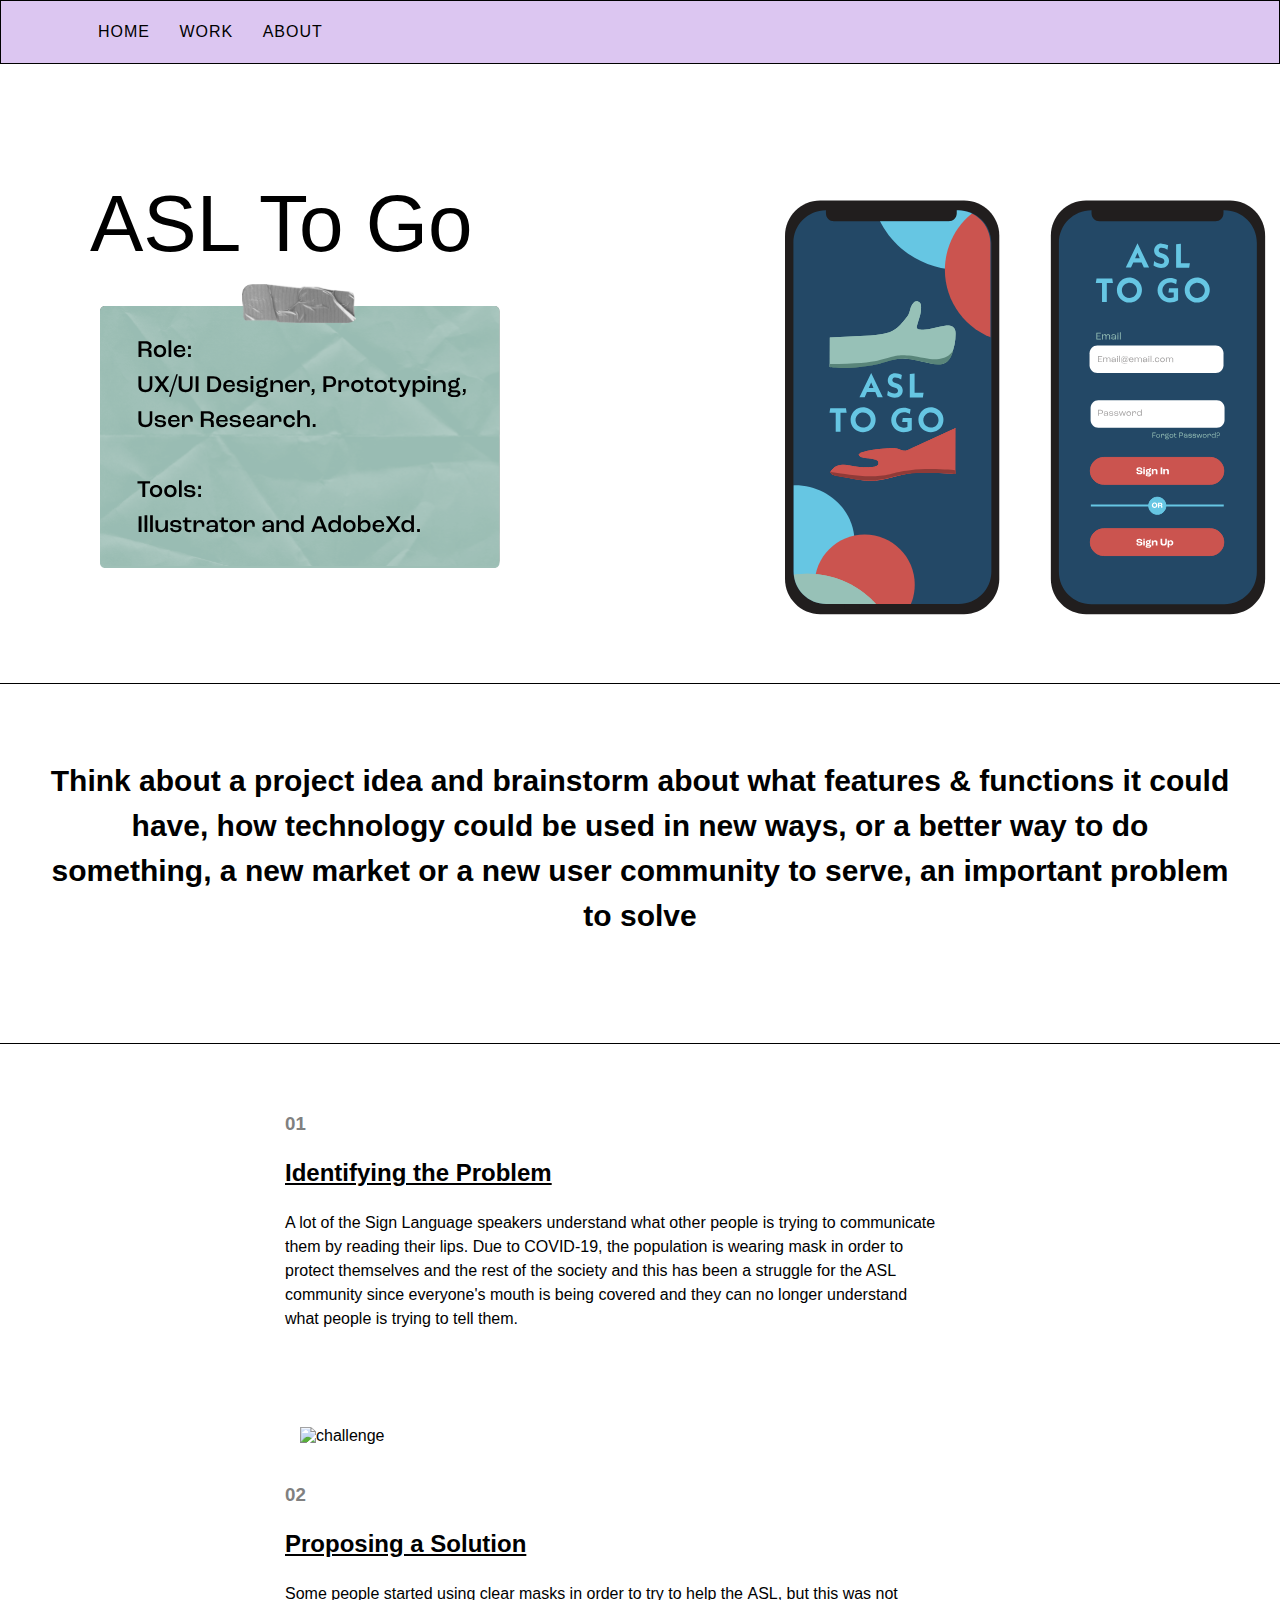
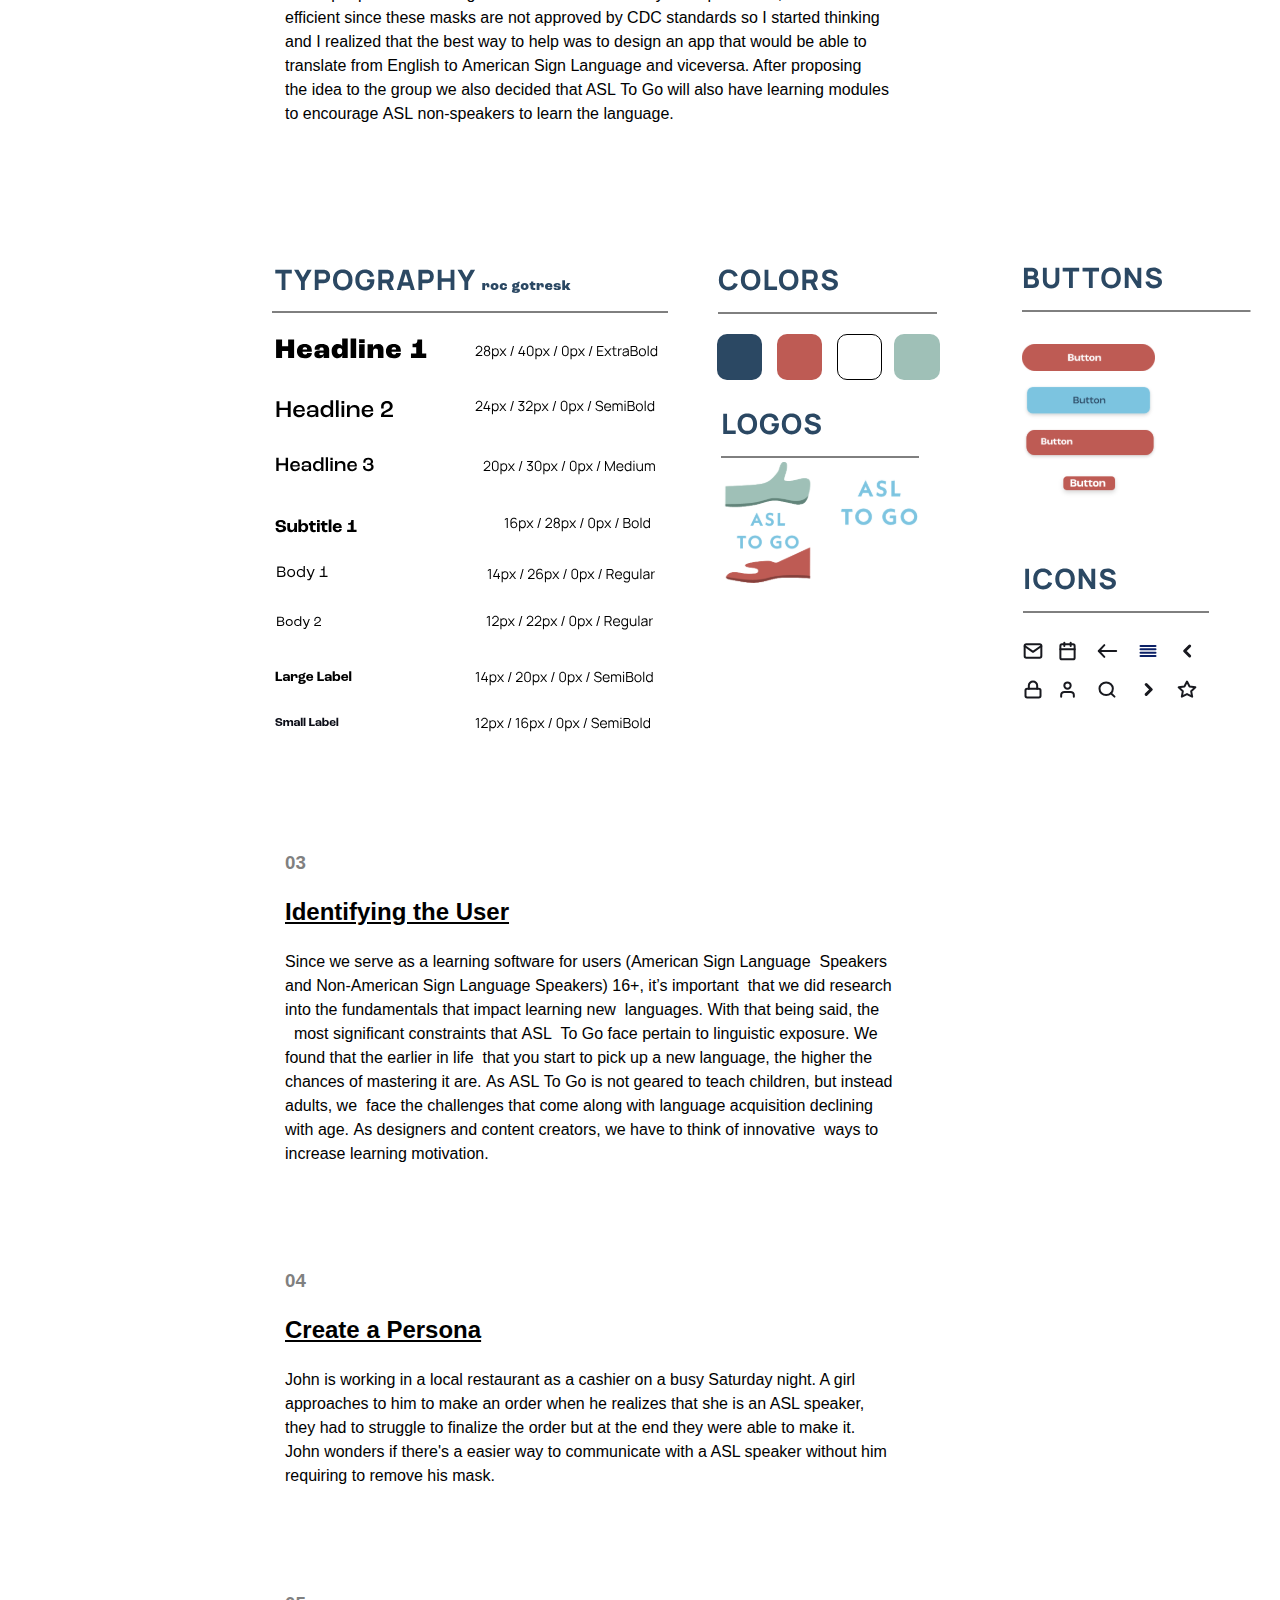
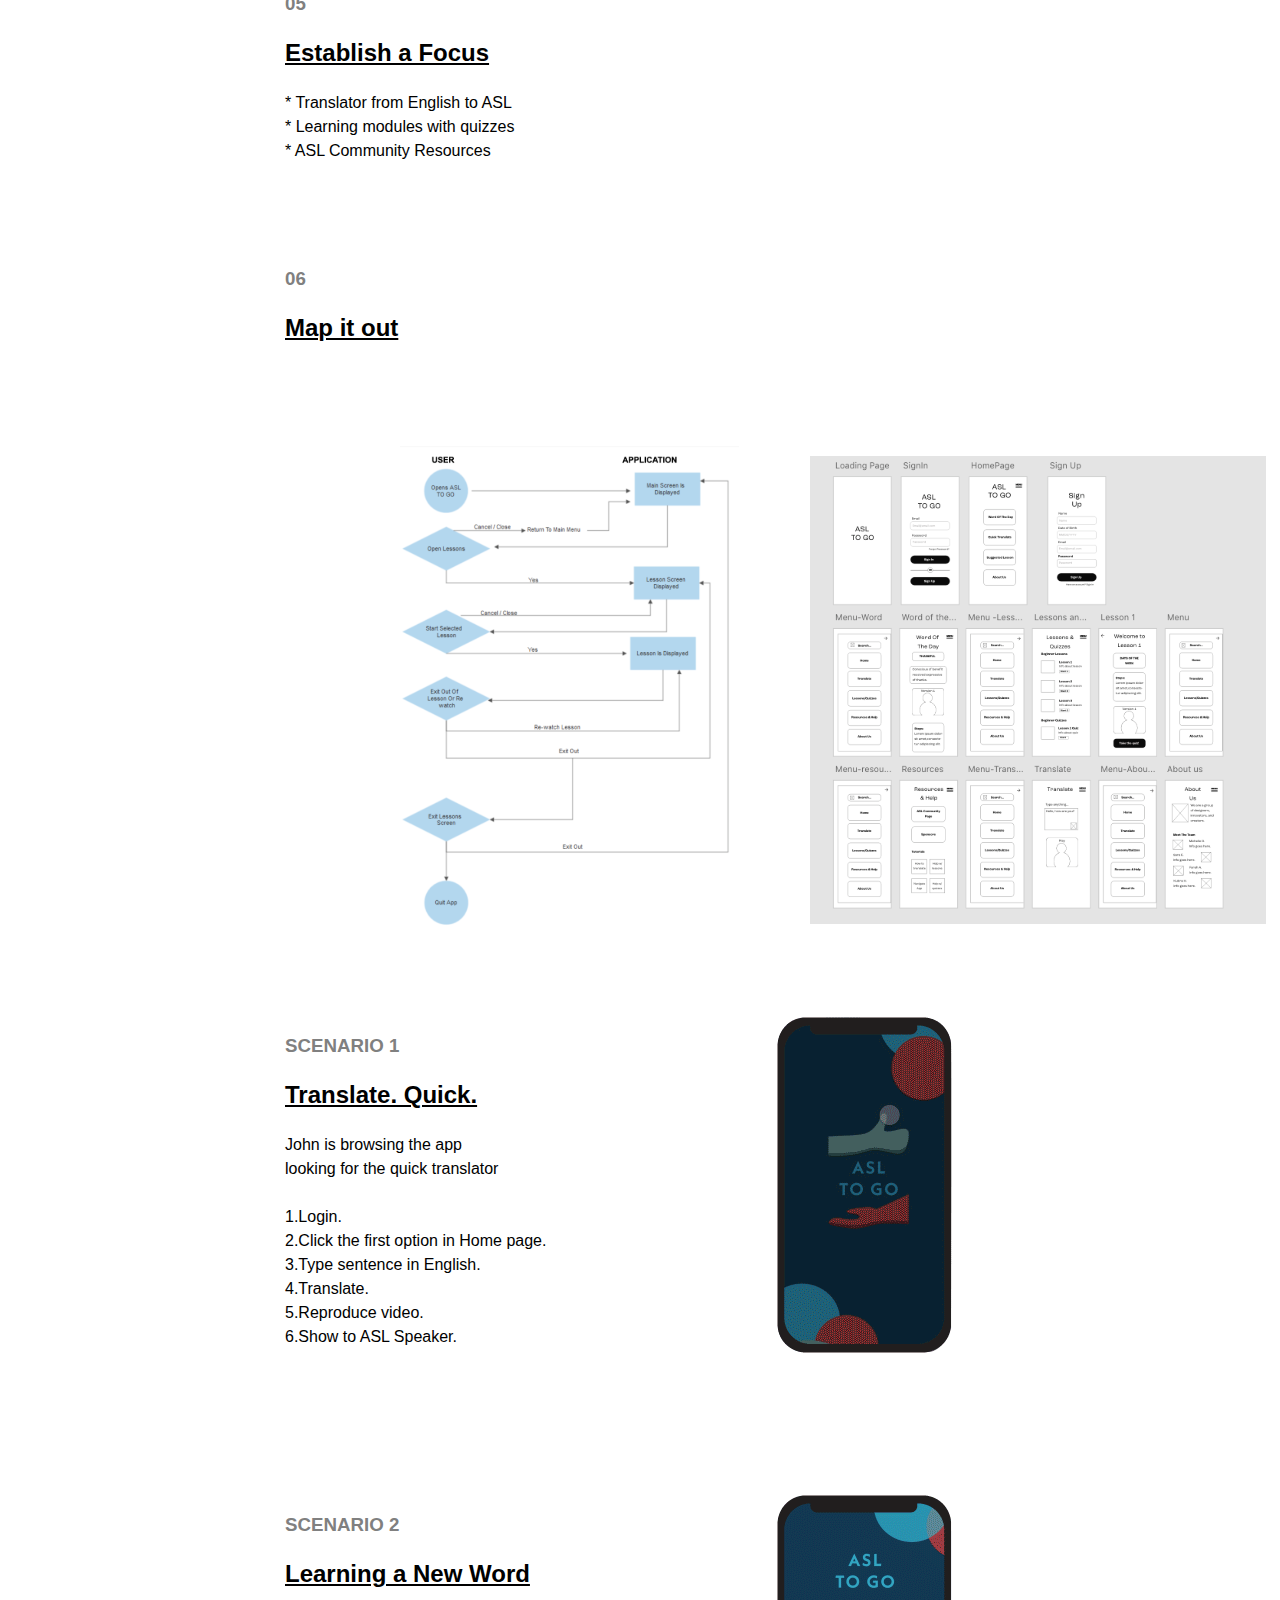
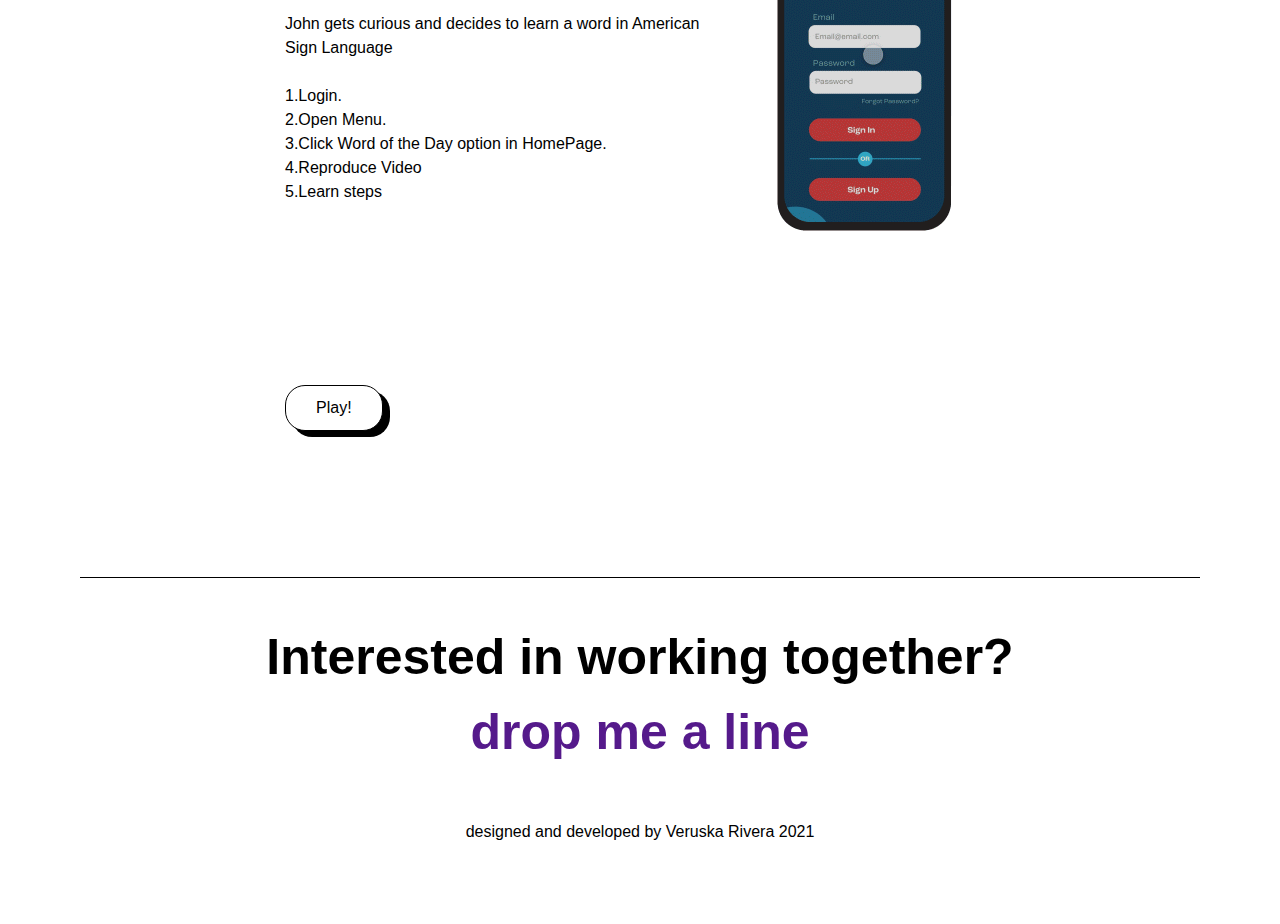
==== asl.html @ f46bad59 "update" ====
<!DOCTYPE html>
<html>

<head>
  <meta charset="utf-8" />
  <meta name="viewport" content="width=device-width, initial-scale=1.0" />
  <title>Veruska's Work</title>
  <link rel="stylesheet" href="css/bootstrap-grid.css" type="text/css" />
  <link rel="stylesheet" href="css/styles.css" type="text/css" />
  <link rel="stylesheet" href="https://use.typekit.net/kns7mox.css" />
  <script src="script.js"></script>
  <link rel="shortcut icon" href="img/cherry.png" />
</head>

<body>
  <nav class="container-nav">
    <ul>
      <div class="navmenu">
        <a href="index.html">
          <li>home</li>
        </a>
        <a href="work.html">
          <li>work</li>
        </a>
        <a href="experience.html">
          <li>about</li>
        </a>
      </div>
    </ul>
  </nav>

  <header>
    <div class="container-head">
      <div class="row">
        <!--left column-->
        <div class="col-sm">
          <div>
            <h1 class="project-title">ASL To Go</h1>
            <img src="img/asl_post.svg" alt="asl_roles" class="roles" />
            <br>

          </div>
        </div class="col-sm">
        <!--right column-->
        <img src="img/splashmockasl.svg" alt="asl wireframes" class="header-mock" />
      </div>
    </div>
  </header>

  <!--CHALLENGE-->
  <section id="projects" class="project line">
    <div class="container"></div>
    <h2 class="mainchallenge">Think about a project idea and brainstorm about what features & functions it
      could have, how technology could be used in new ways, or a better way to do something, a new market or a new user
      community to serve, an important problem to solve</h2>
    </div>
  </section>

  <!--MOCK UPS OF LOGIN AND SPLASH!!!-->



  <!--STEP ONE-->
  <section id="projects" class="project line">
    <div class="container">
      <div class="stepColumn">

        <h3 class="step">01</h3>
        <h3 class="stepName"> Identifying the Problem</h3>

        <p class="stepDescription">
          A lot of the Sign Language speakers understand what other people is trying to communicate <br>
          them by reading their lips. Due to COVID-19, the population is wearing mask in order to <br>
          protect themselves and the rest of the society and this has been a struggle for the ASL <br>
          community since everyone's mouth is being covered and they can no longer understand <br>
          what people is trying to tell them.
        </p>
      </div>
    </div>
  </section>


  <!--challenge -->
  <img src="img/challenge_asl.svg" alt="challenge" class="challenge"
  />



  <!--STEP 2-->
  <section id="projects" class="project ">
    <div class="container">
      <div class="stepColumn margin">

        <h3 class="step">02</h3>
        <h3 class="stepName"> Proposing a Solution</h3>
        <p class="stepDescription">
          Some people started using clear masks in order to try to help the ASL,
          but this was not <br>efficient since these masks are not approved by CDC
          standards so I started thinking <br>and I realized that the best way to help
          was to design an app that would be able to <br>translate from English to American Sign Language and viceversa.
          After proposing <br>
          the idea to the group we also decided that ASL To Go will also have learning modules
          <br>to encourage ASL non-speakers to learn the language.

        </p>
      </div>
    </div>
  </section>



  <img src="img/aslstyle.svg" alt="asl app wireframes" class="styleguide" />

  <section id="projects" class="project ">
    <div class="container">
      <div class="stepColumn margin">
        <h3 class="step">03</h3>
        <h3 class="stepName"> Identifying the User</h3>
        <p class="stepDescription">
          Since we serve as a learning software for users (American Sign Language
           Speakers <br>and Non-American Sign Language Speakers) 16+, it’s important 
          that we did research  <br>into the fundamentals that impact learning new 
          languages. With that being said, the<br>  most significant constraints that ASL 
          To Go face pertain to linguistic exposure. We <br>found that the earlier in life 
          that you start to pick up a new language, the higher the <br>chances of mastering
          it are. As ASL To Go is not geared to teach children, but instead <br>adults, we
         face the challenges that come along with language acquisition declining <br>
        with age. As designers and content creators, we have to think of innovative 
        ways to <br>increase learning motivation.
        </p>
      </div>
    </div>
  </section>
  
  <section class="project" class="project">
    <div class="container">
      <div class="stepColumn margin">
          <h3 class="step">04</h3>
          <h3 class="stepName"> Create a Persona</h3>
          <p class="stepDescription">
            John is working in a local restaurant as a cashier on a busy Saturday night.
            A girl <br>approaches to him to make an order when he realizes that she is an ASL speaker,<br> they had
            to struggle to finalize the order but at the end they were able to make it.<br>
            John wonders if there's a easier way to communicate with a ASL speaker without him <br>requiring
            to remove his mask.
          </p>
        </div>
      </div>
  </section>


  <section class="project">
    <div class="container">
      <div class="stepColumn  margin">
        <h3 class="step">05</h3>
        <h3 class="stepName"> Establish a Focus</h3>
        <p class="stepDescription">
          * Translator from English to ASL <br>
          * Learning modules with quizzes<br>
          * ASL Community Resources <br>
        </p>
      </div>
    </div>
  </section>


  <section id="projects" class="project ">
    <div class="container">
      <div class="stepColumn margin">

        <h3 class="step">06</h3>
        <h3 class="stepName"> Map it out</h3>

      </div>
    </div>
  </section>

  <!--INFO TECH, WIREFRAMES-->
  <img src="img/infotechasl.svg" alt="readup-app wireframes" class="infotech" />

  <section class="project">
    <div class="container">
      <div class="row stepColumn">
        <!-- left col -->
        <div class="col-sm push ">
          <h3 class="step">SCENARIO 1</h3>
          <h3 class="stepName"> Translate. Quick.</h3>
          <p class="stepDescription">John is browsing the app <br>
            looking for the quick translator <br>
            <br>
            1.Login. <br>
            2.Click the first option in Home page. <br>
            3.Type sentence in English. <br>
            4.Translate. <br>
            5.Reproduce video.<br>
            6.Show to ASL Speaker.<br>
          </p>
        </div>
        <!-- right col -->
        <div class="col-sm">
          <div class="col-sm ">
            <img src="img/ASL_AppScreen.gif" class="gif">
          </div>
        </div>
      </div>
  </section>
  
  <section class="project">
    <div class="container">
      <div class="row stepColumn">
        <!-- left col -->
        <div class="col-sm push">
          <h3 class="step">SCENARIO 2</h3>
          <h3 class="stepName"> Learning a New Word</h3>
          <p class="stepDescription">John gets curious and decides to learn a word in 
            American Sign Language<br>
            <br>
            1.Login. <br>
            2.Open Menu. <br>
            3.Click Word of the Day option in HomePage. <br>
            4.Reproduce Video <br>
            5.Learn steps<br>
          </p>
        </div>
        <!-- right col -->
        <div class="col-sm">
          <div class="col-sm ">
            <img src="img/ASL_WordDay.gif" class="gif">
          </div>
        </div>
      </div>
  </section>

  <section id="projects" class="project ">
    <div class="container">
      <div class="stepColumn margin">

        <!-- <h3 class="step">07</h3>
        <h3 class="stepName"> Future Plans</h3> -->
        <p class="stepDescription"> 
          
          <br>
          <a class="button Play" target="_blank"
            href="https://xd.adobe.com/view/b3258a42-91f8-4589-55b3-c0dfbe02820e-c514/">Play!</a>
        </p>
      </div>
    </div>
  </section>






  <footer class="line">
    <h2>
      Interested in working together? <br />
      <a href="">drop me a line</a>
      <!-- riveraveruska@gmail.com -->
    </h2>
    <p>designed and developed by Veruska Rivera 2021</p>
  </footer>
</body>

</body>

</html>
---- css/styles.css ----
html,
body {
  max-width: 100%;
  overflow-x: hidden;
}

body {
  font-family: roc-grotesk, sans-serif;
  font-weight: 300;
  font-style: normal;
  margin: 0;
  padding: 0;
}

a {
  text-decoration: none;
}

h2 {
  font-size: 30px;
  line-height: 150%;
}

p {
  line-height: 150%;
}

img {
  /* limiting the width of img so it takes 100 worth of the parent maximun */
  max-width: 100%;
}



.project-img {

  opacity: 1;
  transition: 0.5s ease;
}

.project-img:hover {
  opacity: 0.5;
  transition: 0.5s ease;
}

nav {
  background-color: rgb(220, 198, 241);
  position: fixed;
  z-index: 1;
  width: 100%;
  text-transform: uppercase;
  letter-spacing: 1px;
}

nav a li {
  font-size: 16px;
}

nav a li:hover {
  font-size: 17px;
  text-decoration: 3px underline #ebff00;
}

.active,
nav a li:hover {
  font-size: 17px;
  text-decoration: 3px underline #ebff00;
}

nav ul li {
  display: inline-block;
  margin-left: 0px;
  margin-top: 0px;
  margin-bottom: 0px;
  padding: 12px;
  text-decoration: none;
  color: black;
}

nav ul {
  text-align: left;
  margin: 0 auto;
  padding: 10px;
  border: 1px solid black;
  text-decoration: none;
}

.navmenu {
  margin-left: 75px;
}

header {
  top: 110px;
  position: relative;
  margin-bottom: 220px;
}

ul li {
  list-style: none;
  margin: 10px 0;
}

.button {
  border: 1px solid black;
  text-decoration: none;
  cursor: pointer;
  color: black;
  padding: 10px 30px;
  margin-top: 40px;
  display: inline-block;
  border-radius: 20px;
  background-color: white;
  box-shadow: 7px 6px #000000;
  transition: background 0.3s ease-in-out, color ease-in-out;
}

.button a {
  font-size: 16px;
}

.button:hover {
  font-size: 17px;
  background-color: #ebff00;
}

.project {
  margin: 30px 0;
  padding: 50px;
}

.lila {
  background-color: #dcc6f1;
  border: 1px solid black;
  margin-top: 0px;
  margin-bottom: 0px;
}



hr.solid {
  border-top: 2px solid black;
}

.line {
  border-top: 1px solid black;
}

.line2 {
  border-bottom: 1px solid black;
}

.project .button {
  margin-top: 40px;
}

.skill-back {
  background-color: black;
  margin-right: 0px;
}

footer {
  text-align: center;
  margin: 80px;

}

footer a {
  text-decoration: none;
}

footer h2 {
  font-size: 50px;
  margin-bottom: 50px;
  text-decoration: none;
  color: black;
}

.work {
  padding-top: 100px;
}

.about {

  margin: 30px 0;
  padding: 50px;
  border: 1px solid black;
  margin-top: 0px;
  margin-bottom: 0px;
}
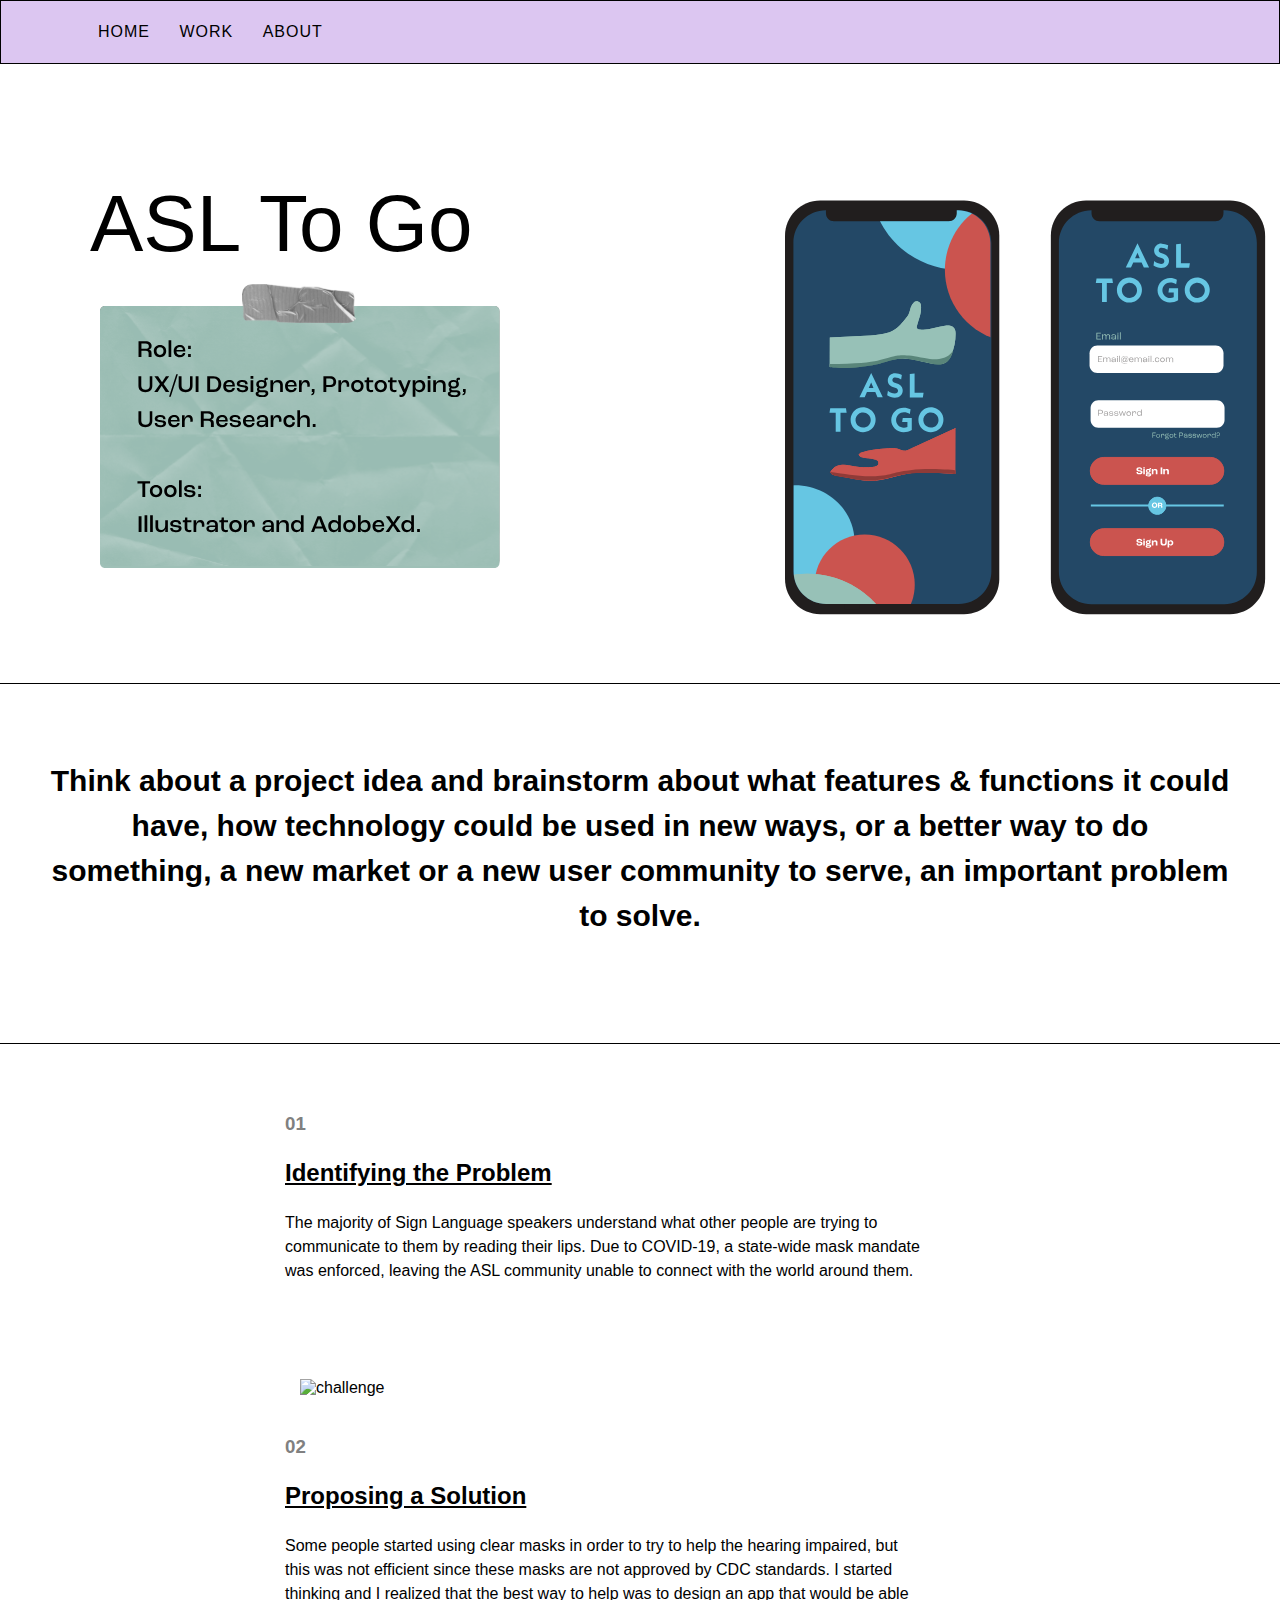
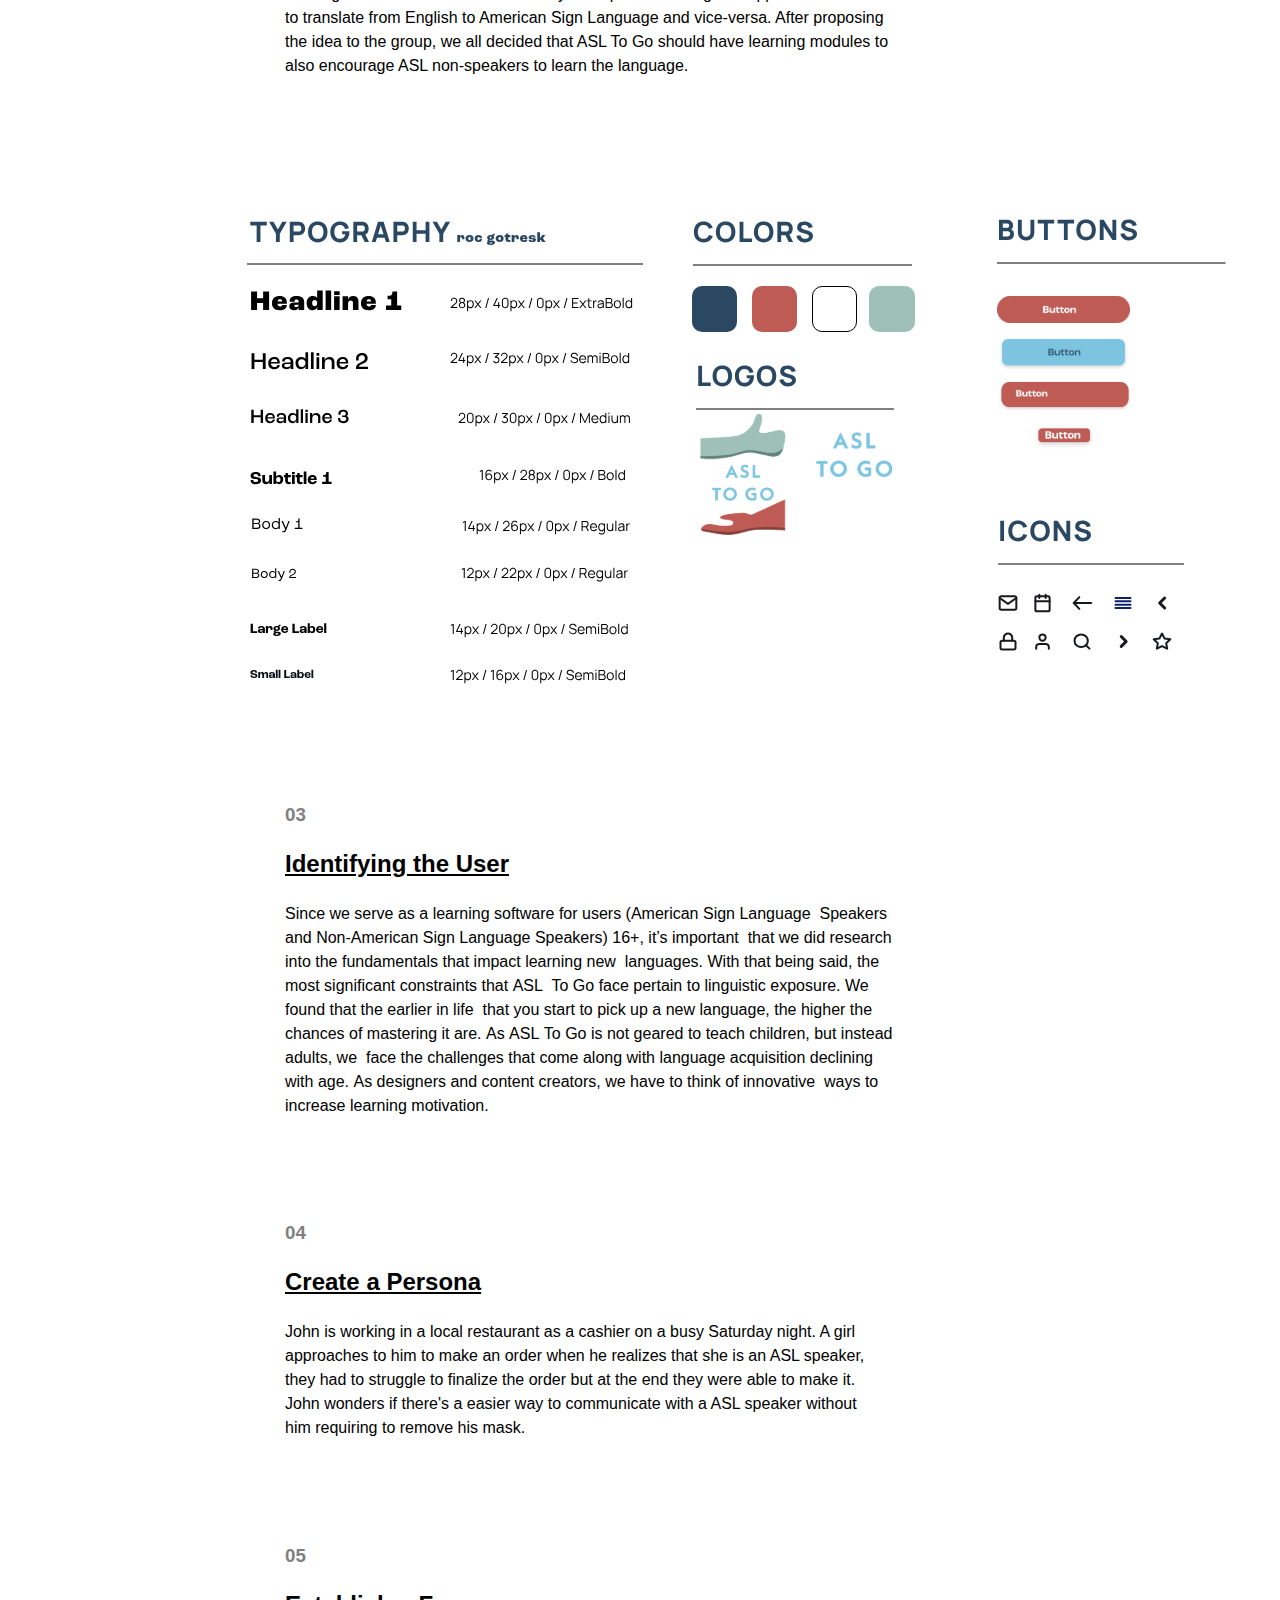
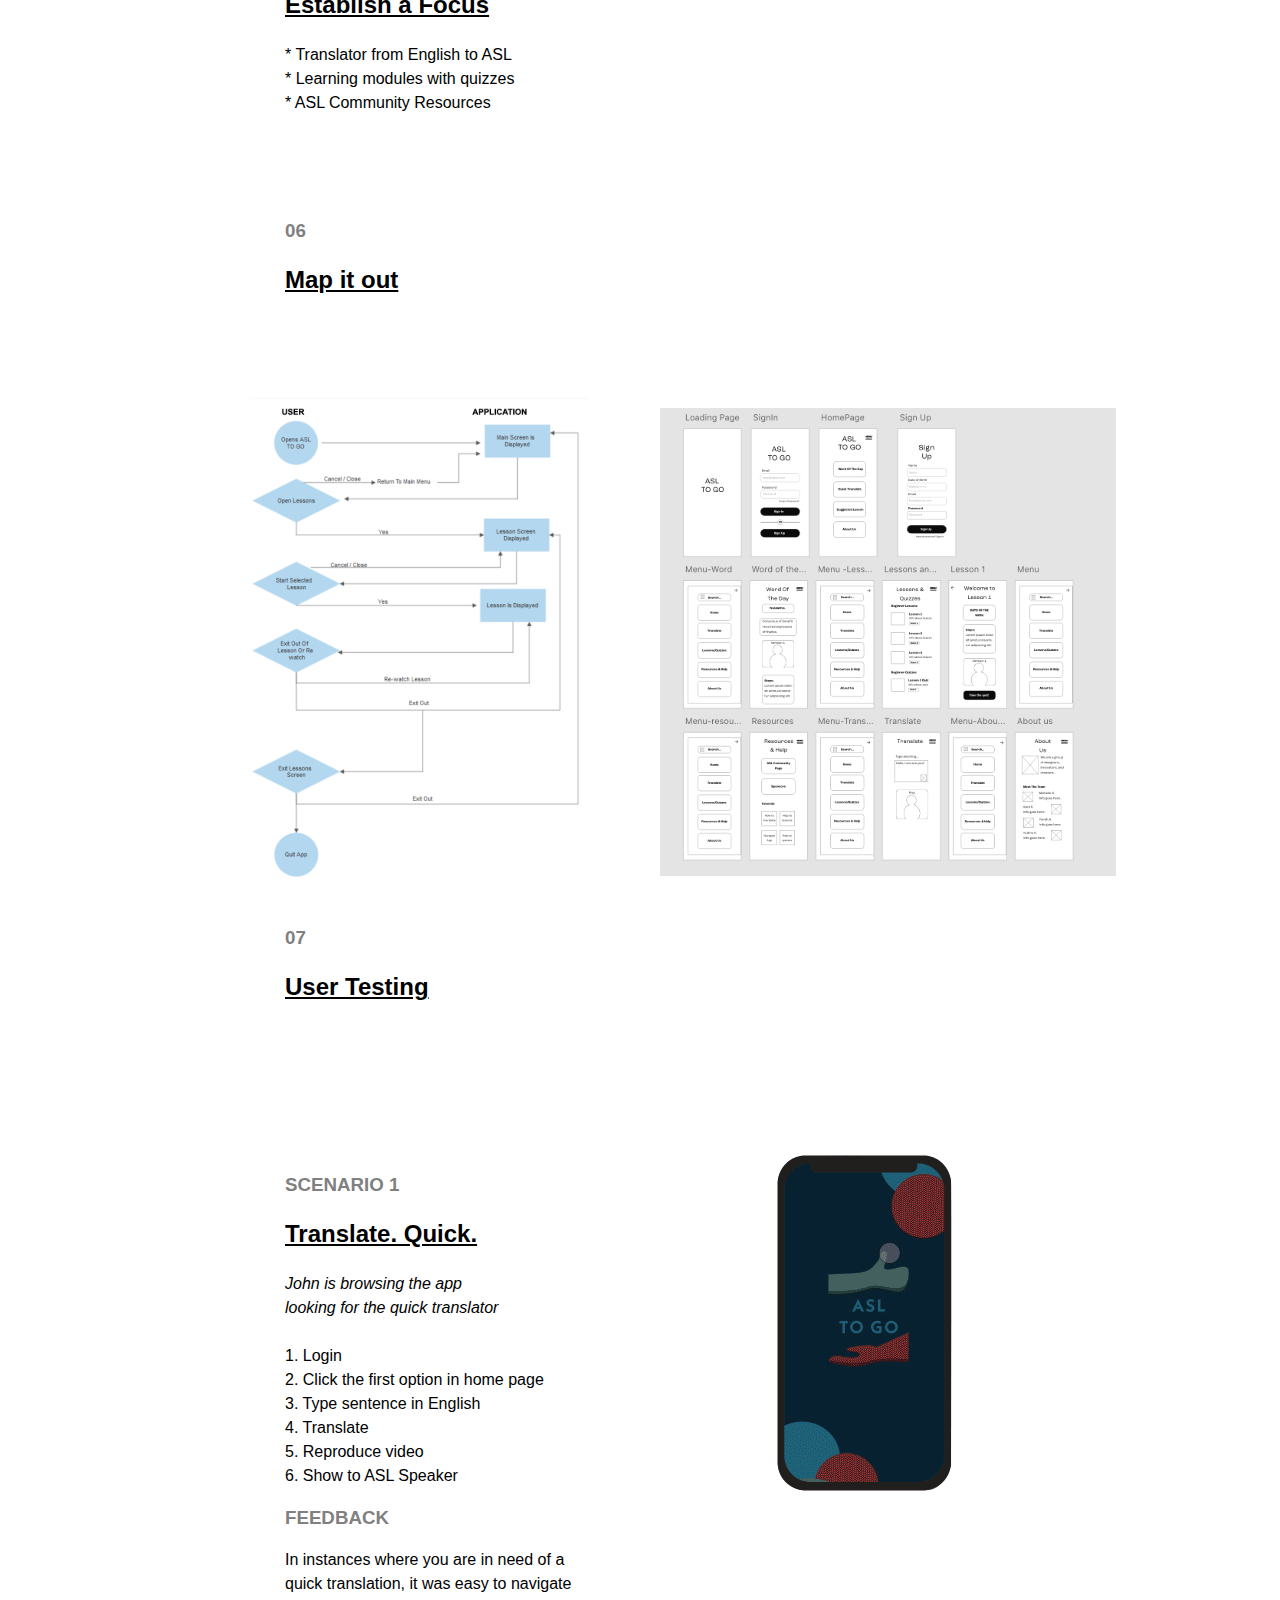
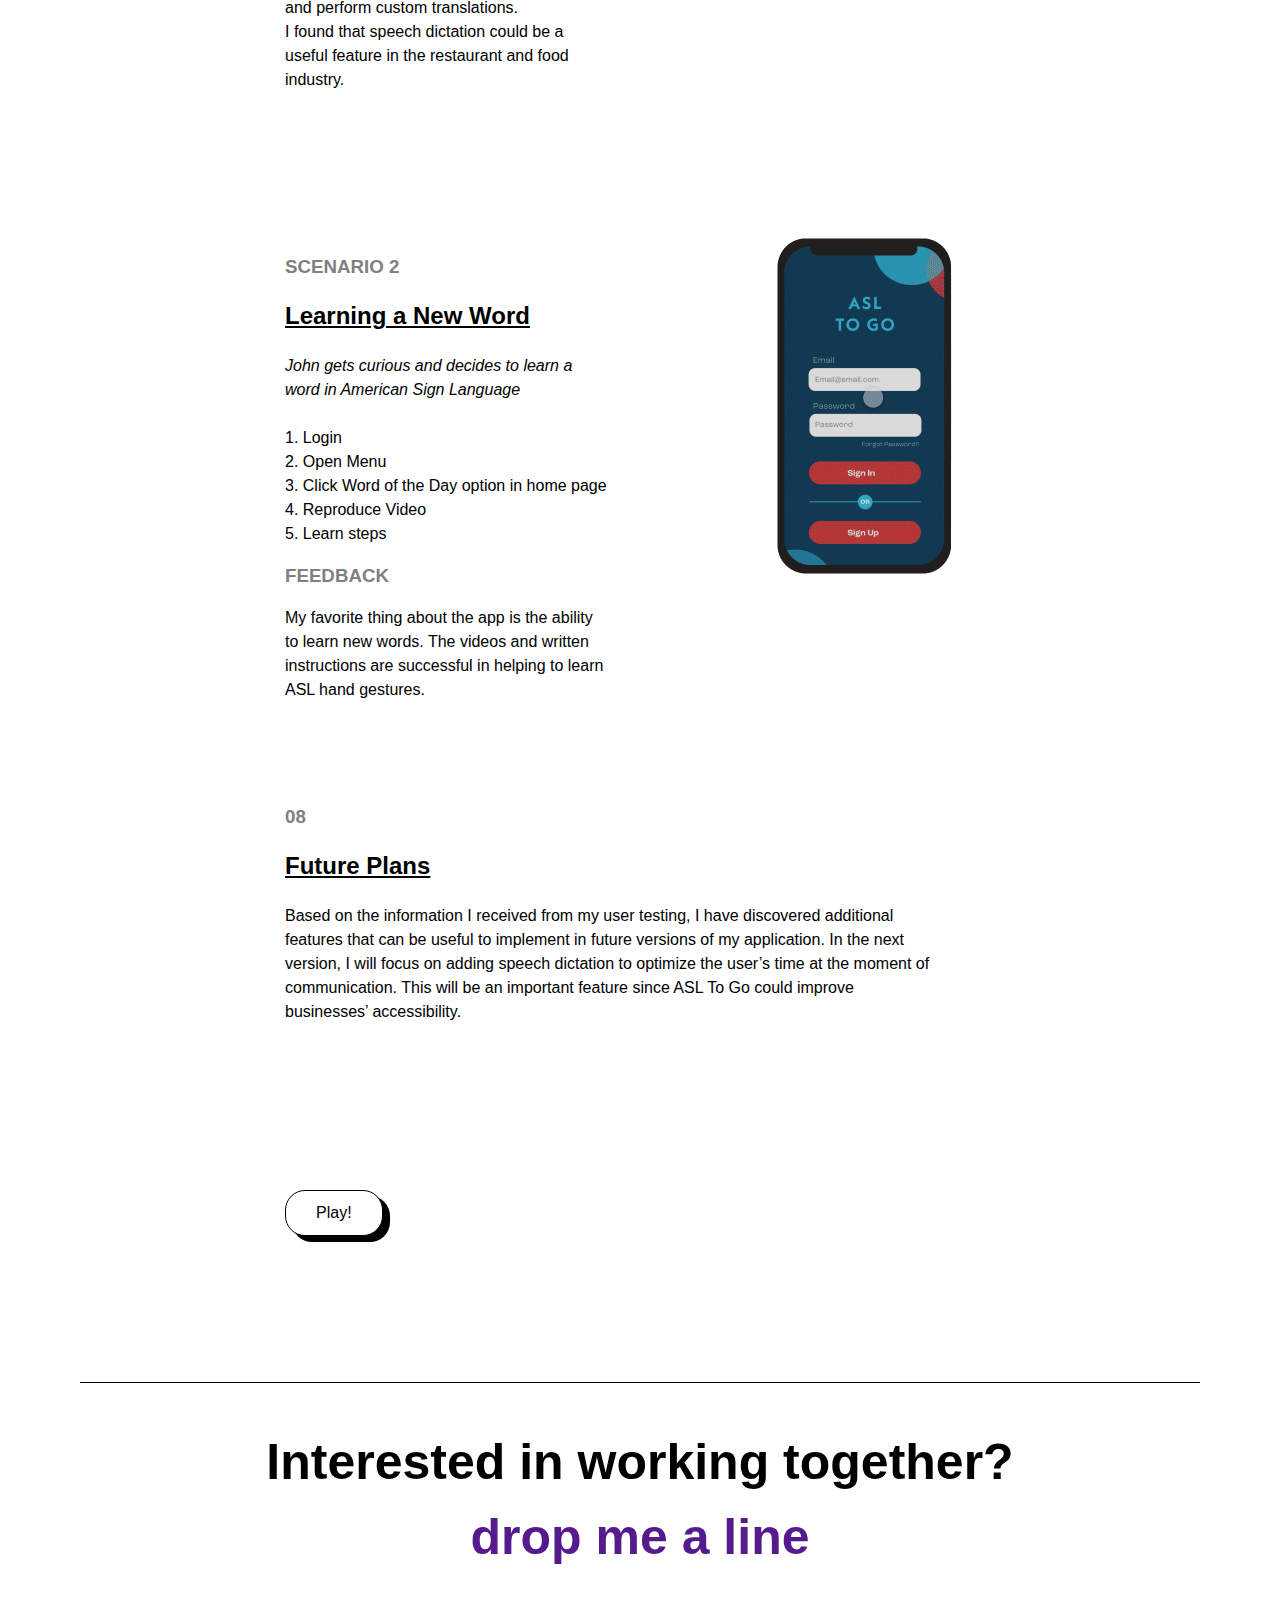
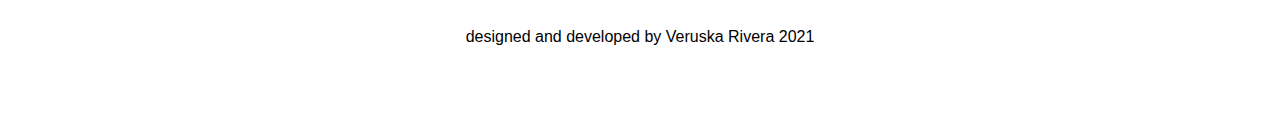
==== commit 1dd51441: "update" ====
--- a/asl.html
+++ b/asl.html
@@ -52,7 +52,7 @@
     <div class="container"></div>
     <h2 class="mainchallenge">Think about a project idea and brainstorm about what features & functions it
       could have, how technology could be used in new ways, or a better way to do something, a new market or a new user
-      community to serve, an important problem to solve</h2>
+      community to serve, an important problem to solve.</h2>
     </div>
   </section>
 
@@ -69,11 +69,7 @@
         <h3 class="stepName"> Identifying the Problem</h3>
 
         <p class="stepDescription">
-          A lot of the Sign Language speakers understand what other people is trying to communicate <br>
-          them by reading their lips. Due to COVID-19, the population is wearing mask in order to <br>
-          protect themselves and the rest of the society and this has been a struggle for the ASL <br>
-          community since everyone's mouth is being covered and they can no longer understand <br>
-          what people is trying to tell them.
+          The majority of Sign Language speakers understand what other people are trying to <br> communicate to them by reading their lips. Due to COVID-19, a state-wide mask mandate <br>was enforced, leaving the ASL community unable to connect with the world around them. 
         </p>
       </div>
     </div>
@@ -94,13 +90,11 @@
         <h3 class="step">02</h3>
         <h3 class="stepName"> Proposing a Solution</h3>
         <p class="stepDescription">
-          Some people started using clear masks in order to try to help the ASL,
-          but this was not <br>efficient since these masks are not approved by CDC
-          standards so I started thinking <br>and I realized that the best way to help
-          was to design an app that would be able to <br>translate from English to American Sign Language and viceversa.
-          After proposing <br>
-          the idea to the group we also decided that ASL To Go will also have learning modules
-          <br>to encourage ASL non-speakers to learn the language.
+        
+Some people started using clear masks in order to try to help the hearing impaired, but <br>this was not efficient since these masks are not approved by CDC standards. I started<br> thinking and I realized that the best way to help was to design an app that would be able<br> to translate from English to American Sign Language and vice-versa. After proposing <br>
+the idea to the group, we all decided that ASL To Go should have learning modules
+to<br> also encourage ASL non-speakers to learn the language.
+
 
         </p>
       </div>
@@ -118,15 +112,15 @@
         <h3 class="stepName"> Identifying the User</h3>
         <p class="stepDescription">
           Since we serve as a learning software for users (American Sign Language
-           Speakers <br>and Non-American Sign Language Speakers) 16+, it’s important 
-          that we did research  <br>into the fundamentals that impact learning new 
-          languages. With that being said, the<br>  most significant constraints that ASL 
-          To Go face pertain to linguistic exposure. We <br>found that the earlier in life 
-          that you start to pick up a new language, the higher the <br>chances of mastering
-          it are. As ASL To Go is not geared to teach children, but instead <br>adults, we
-         face the challenges that come along with language acquisition declining <br>
+           Speakers<br>and Non-American Sign Language Speakers) 16+, it’s important 
+          that we did research<br>into the fundamentals that impact learning new 
+          languages. With that being said, the<br>most significant constraints that ASL 
+          To Go face pertain to linguistic exposure. We<br>found that the earlier in life 
+          that you start to pick up a new language, the higher the<br>chances of mastering
+          it are. As ASL To Go is not geared to teach children, but instead<br>adults, we
+         face the challenges that come along with language acquisition declining<br>
         with age. As designers and content creators, we have to think of innovative 
-        ways to <br>increase learning motivation.
+        ways to<br>increase learning motivation.
         </p>
       </div>
     </div>
@@ -141,7 +135,7 @@
             John is working in a local restaurant as a cashier on a busy Saturday night.
             A girl <br>approaches to him to make an order when he realizes that she is an ASL speaker,<br> they had
             to struggle to finalize the order but at the end they were able to make it.<br>
-            John wonders if there's a easier way to communicate with a ASL speaker without him <br>requiring
+            John wonders if there's a easier way to communicate with a ASL speaker without<br>him requiring
             to remove his mask.
           </p>
         </div>
@@ -177,6 +171,15 @@
 
   <!--INFO TECH, WIREFRAMES-->
   <img src="img/infotechasl.svg" alt="readup-app wireframes" class="infotech" />
+  <section id="projects" class="project ">
+    <div class="container">
+      <div class="stepColumn margin">
+
+        <h3 class="step">07</h3>
+        <h3 class="stepName"> User Testing</h3>
+      </div>
+    </div>
+  </section>
 
   <section class="project">
     <div class="container">
@@ -185,17 +188,22 @@
         <div class="col-sm push ">
           <h3 class="step">SCENARIO 1</h3>
           <h3 class="stepName"> Translate. Quick.</h3>
-          <p class="stepDescription">John is browsing the app <br>
-            looking for the quick translator <br>
+          <p class="stepDescription"><i>John is browsing the app <br>
+            looking for the quick translator <br></i>
             <br>
-            1.Login. <br>
-            2.Click the first option in Home page. <br>
-            3.Type sentence in English. <br>
-            4.Translate. <br>
-            5.Reproduce video.<br>
-            6.Show to ASL Speaker.<br>
-          </p>
-        </div>
+            1. Login <br>
+            2. Click the first option in home page <br>
+            3. Type sentence in English <br>
+            4. Translate <br>
+            5. Reproduce video<br>
+            6. Show to ASL Speaker<br>
+          </p>
+          <h3 class="step">FEEDBACK </h3>
+          <p class="stepDescription">
+            In instances where you are in need of a<BR> quick translation, it was easy to navigate<BR> and perform custom translations.<BR> I found that speech dictation could be a<BR>  useful feature in the restaurant and food<BR>  industry. 
+          </p>
+        </div>
+          
         <!-- right col -->
         <div class="col-sm">
           <div class="col-sm ">
@@ -212,14 +220,18 @@
         <div class="col-sm push">
           <h3 class="step">SCENARIO 2</h3>
           <h3 class="stepName"> Learning a New Word</h3>
-          <p class="stepDescription">John gets curious and decides to learn a word in 
-            American Sign Language<br>
+          <p class="stepDescription"><i>John gets curious and decides to learn a <br>word in 
+            American Sign Language<br></i>
             <br>
-            1.Login. <br>
-            2.Open Menu. <br>
-            3.Click Word of the Day option in HomePage. <br>
-            4.Reproduce Video <br>
-            5.Learn steps<br>
+            1. Login <br>
+            2. Open Menu <br>
+            3. Click Word of the Day option in home page <br>
+            4. Reproduce Video <br>
+            5. Learn steps<br>
+          </p>
+          <h3 class="step">FEEDBACK </h3>
+          <p class="stepDescription">
+            My favorite thing about the app is the ability <BR>to learn new words. The videos and written<BR> instructions are successful in helping to learn<BR> ASL hand gestures. 
           </p>
         </div>
         <!-- right col -->
@@ -227,6 +239,20 @@
           <div class="col-sm ">
             <img src="img/ASL_WordDay.gif" class="gif">
           </div>
+        </div>
+      </div>
+  </section>
+  <section class="project" class="project">
+    <div class="container">
+      <div class="stepColumn margin">
+          <h3 class="step">08</h3>
+          <h3 class="stepName"> Future Plans</h3>
+          <p class="stepDescription">
+            Based on the information I received from my user testing, I have discovered additional
+            <br>features that can be useful to implement in future versions of my application. In the next<br>
+            version, I will focus on adding speech dictation to optimize the user’s time at the moment of<br>communication. This will be an important feature since ASL To Go could improve<br> businesses’ accessibility.
+
+          </p>
         </div>
       </div>
   </section>
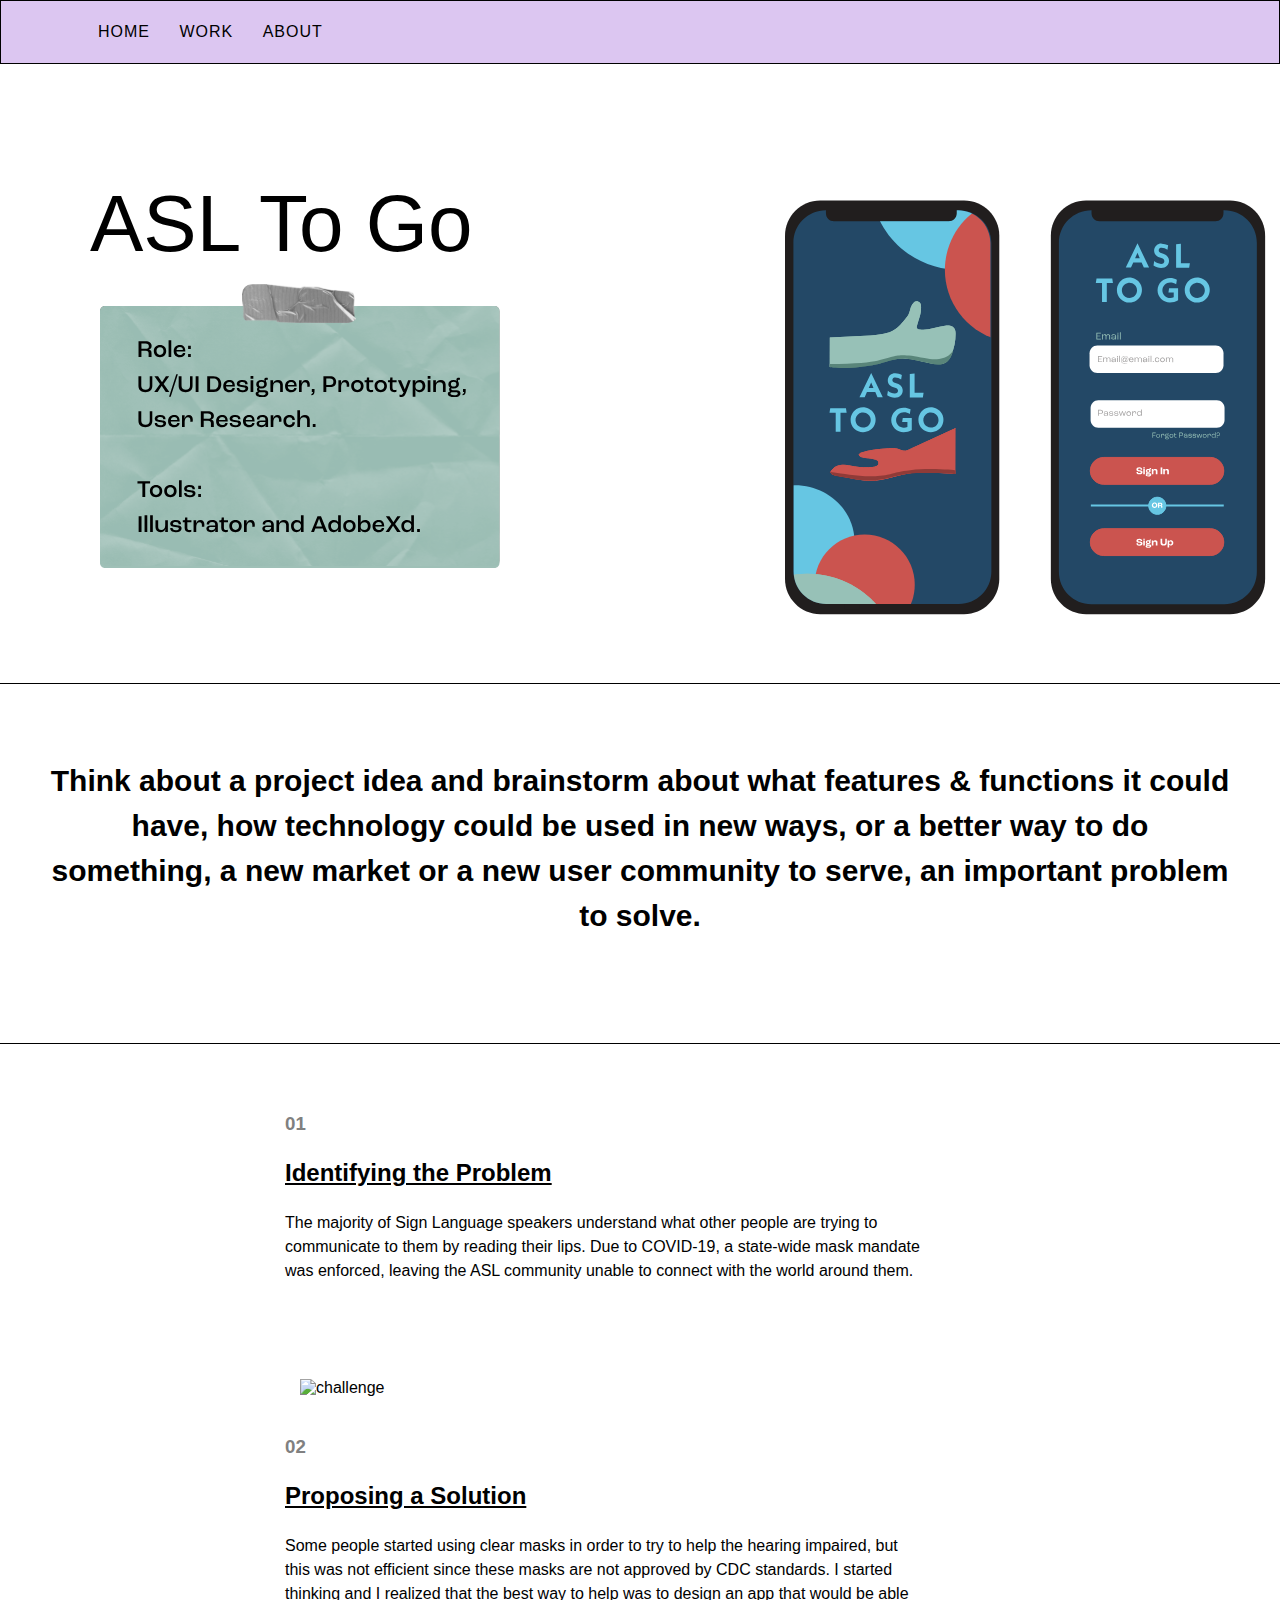
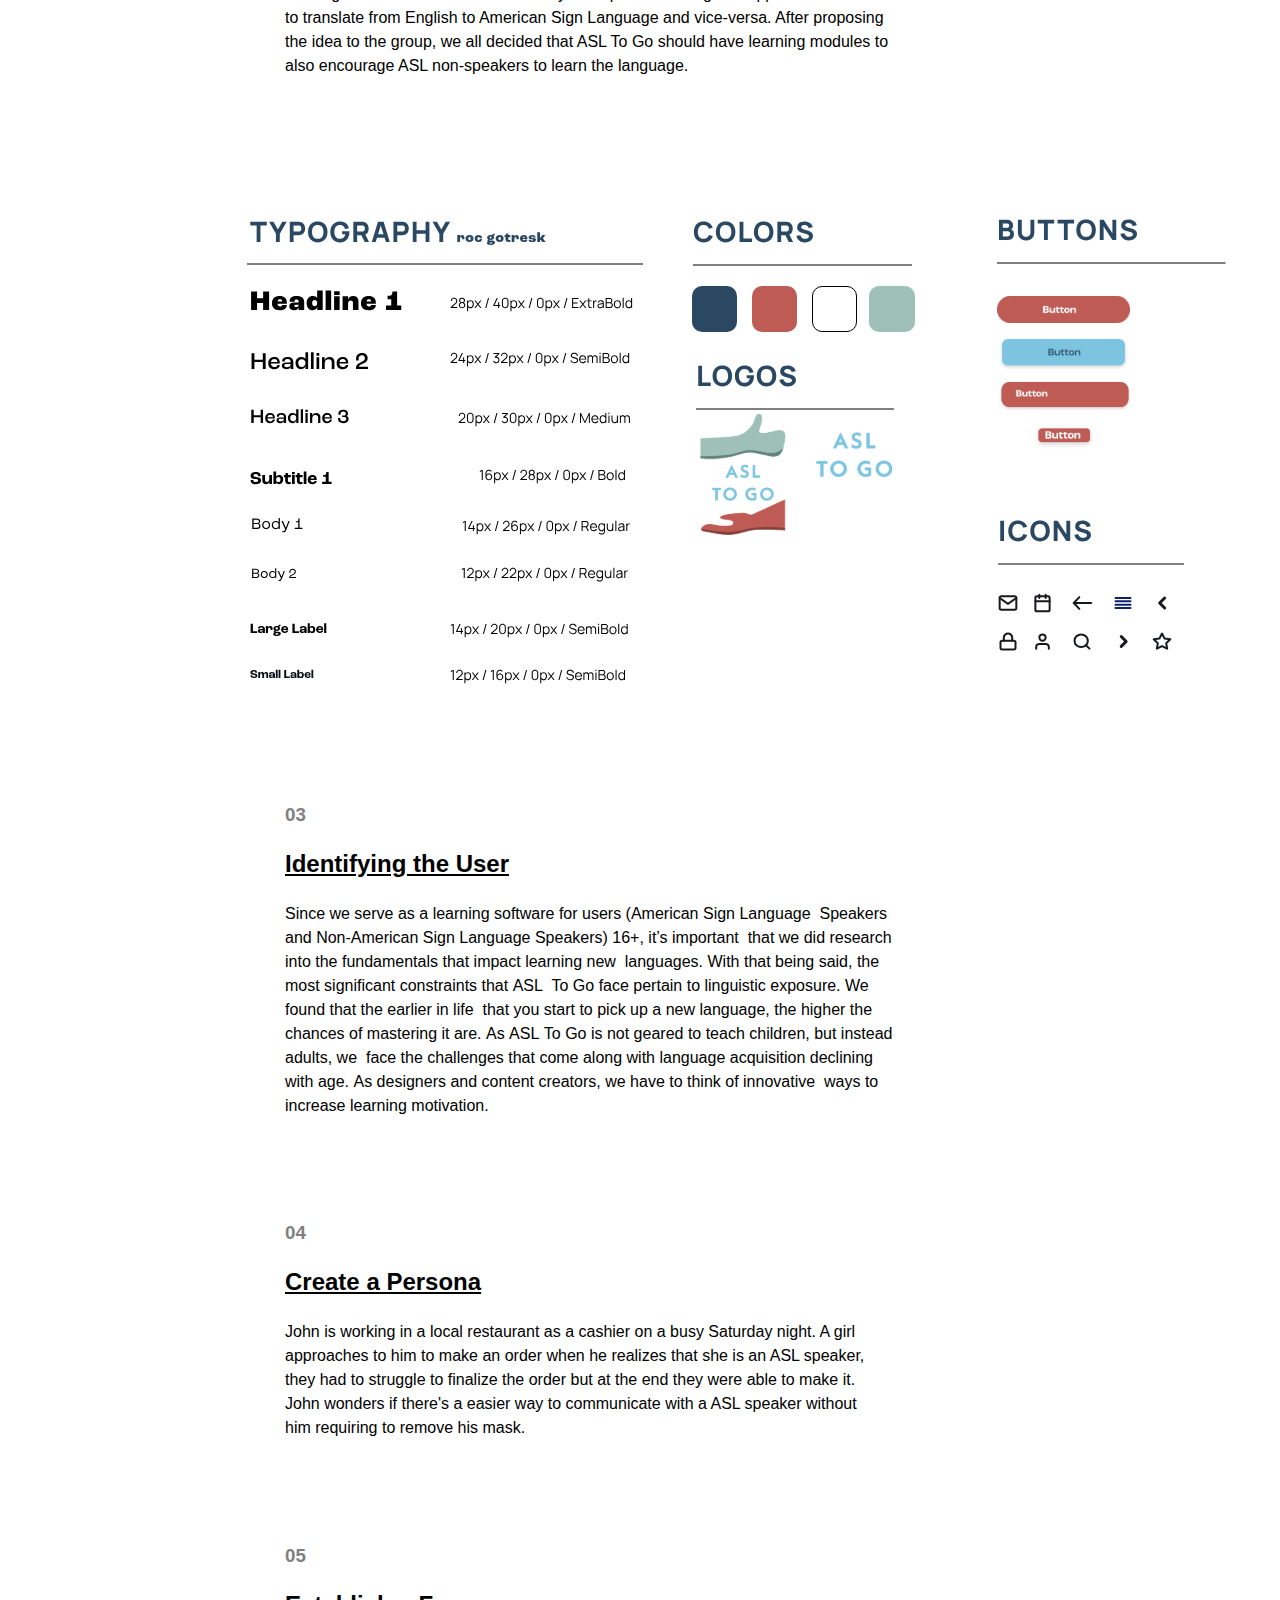
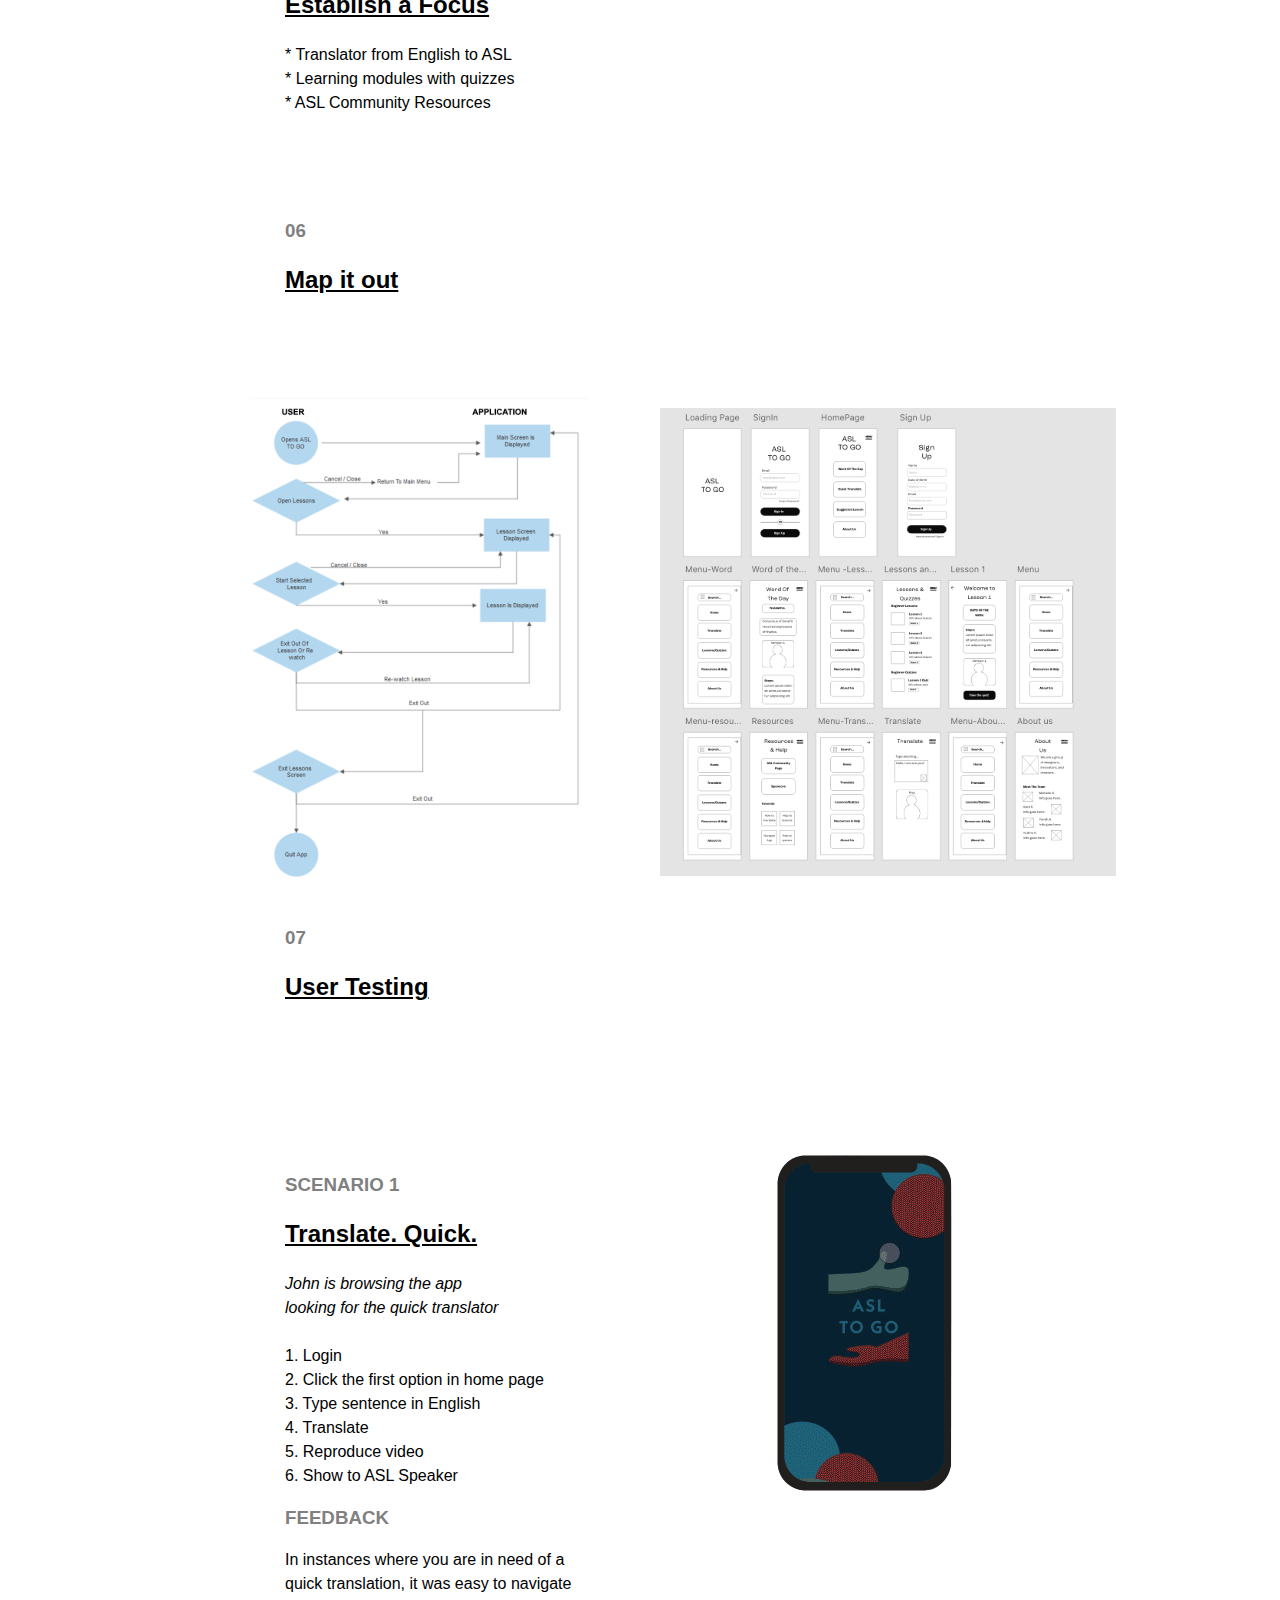
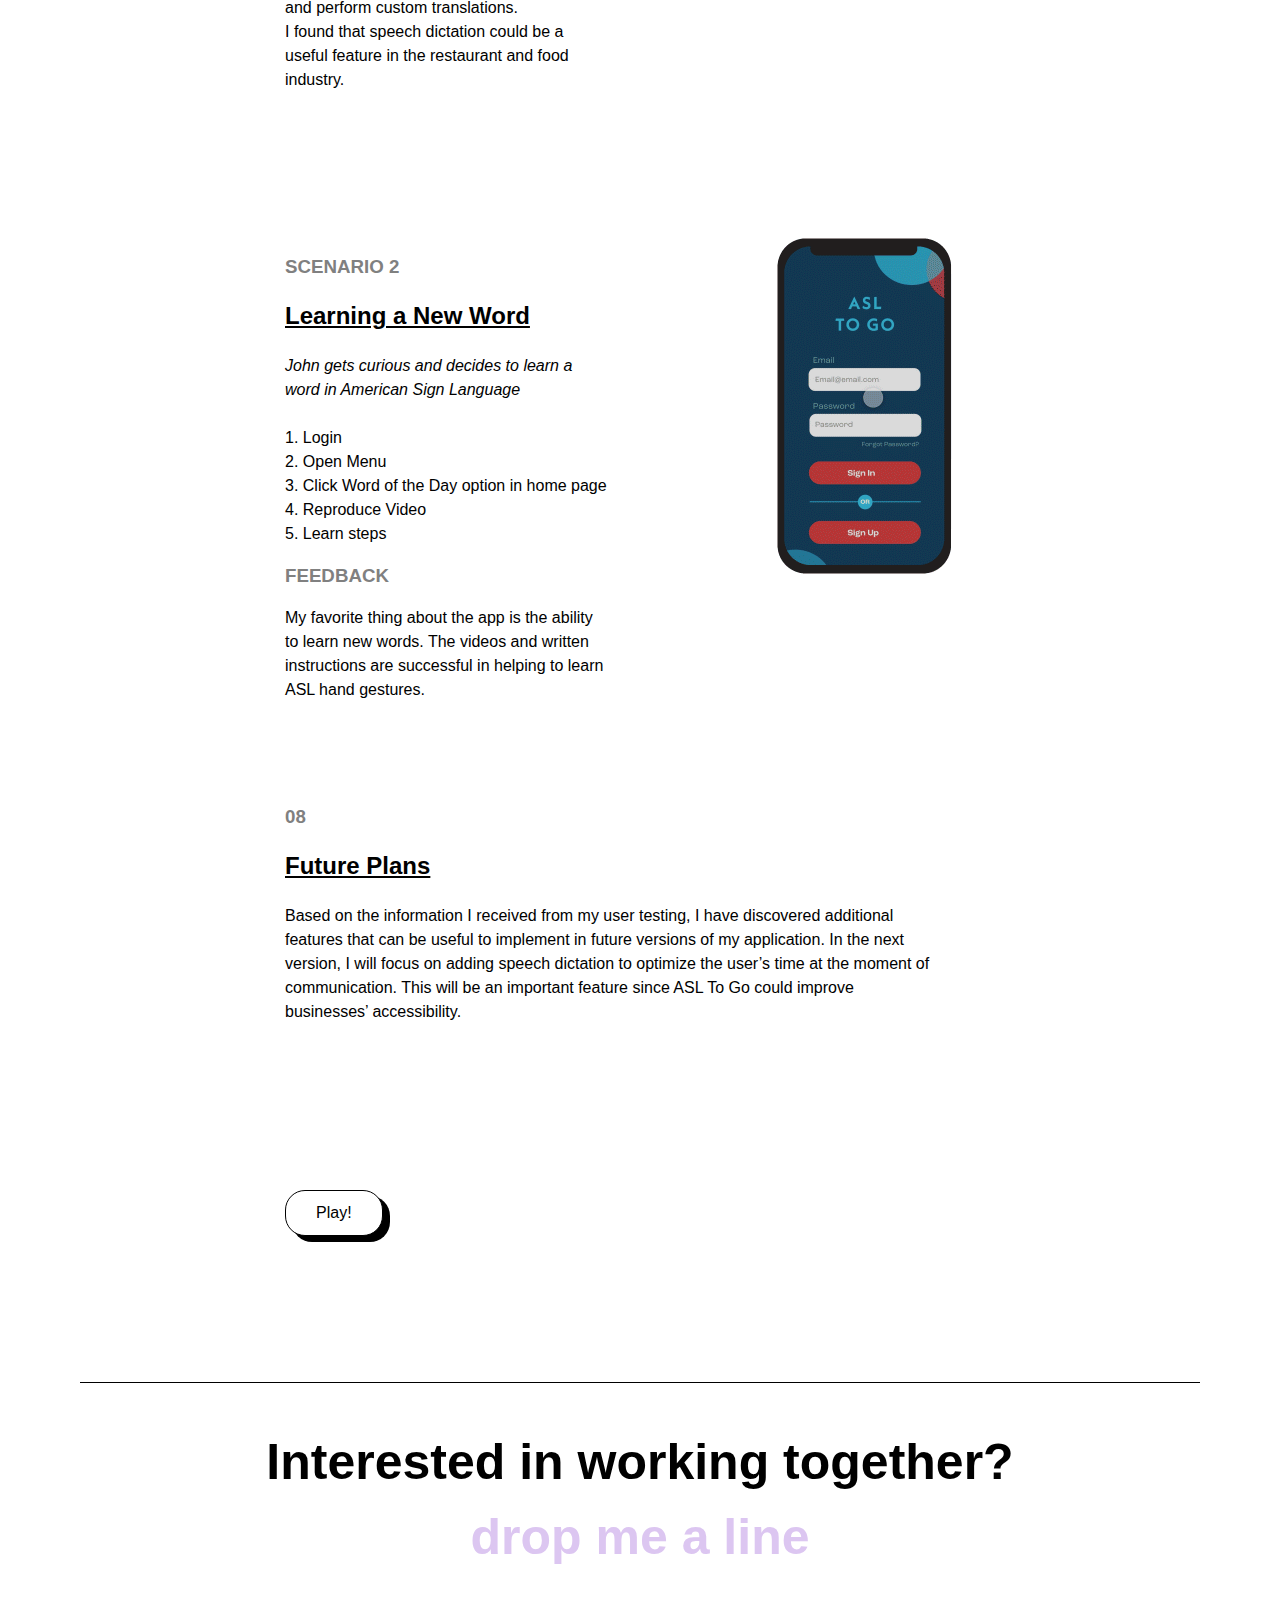
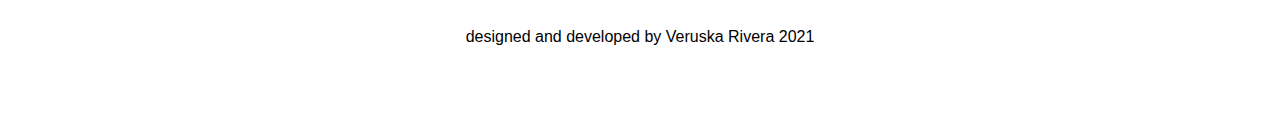
==== commit 4a71cdb3: "update" ====
--- a/asl.html
+++ b/asl.html
@@ -281,8 +281,7 @@
   <footer class="line">
     <h2>
       Interested in working together? <br />
-      <a href="">drop me a line</a>
-      <!-- riveraveruska@gmail.com -->
+      <a href="mailto:riveraveruska@gmail.com">drop me a line</a>
     </h2>
     <p>designed and developed by Veruska Rivera 2021</p>
   </footer>
--- a/css/styles.css
+++ b/css/styles.css
@@ -166,6 +166,7 @@
 
 footer a {
   text-decoration: none;
+  color: #dcc6f1;
 }
 
 footer h2 {
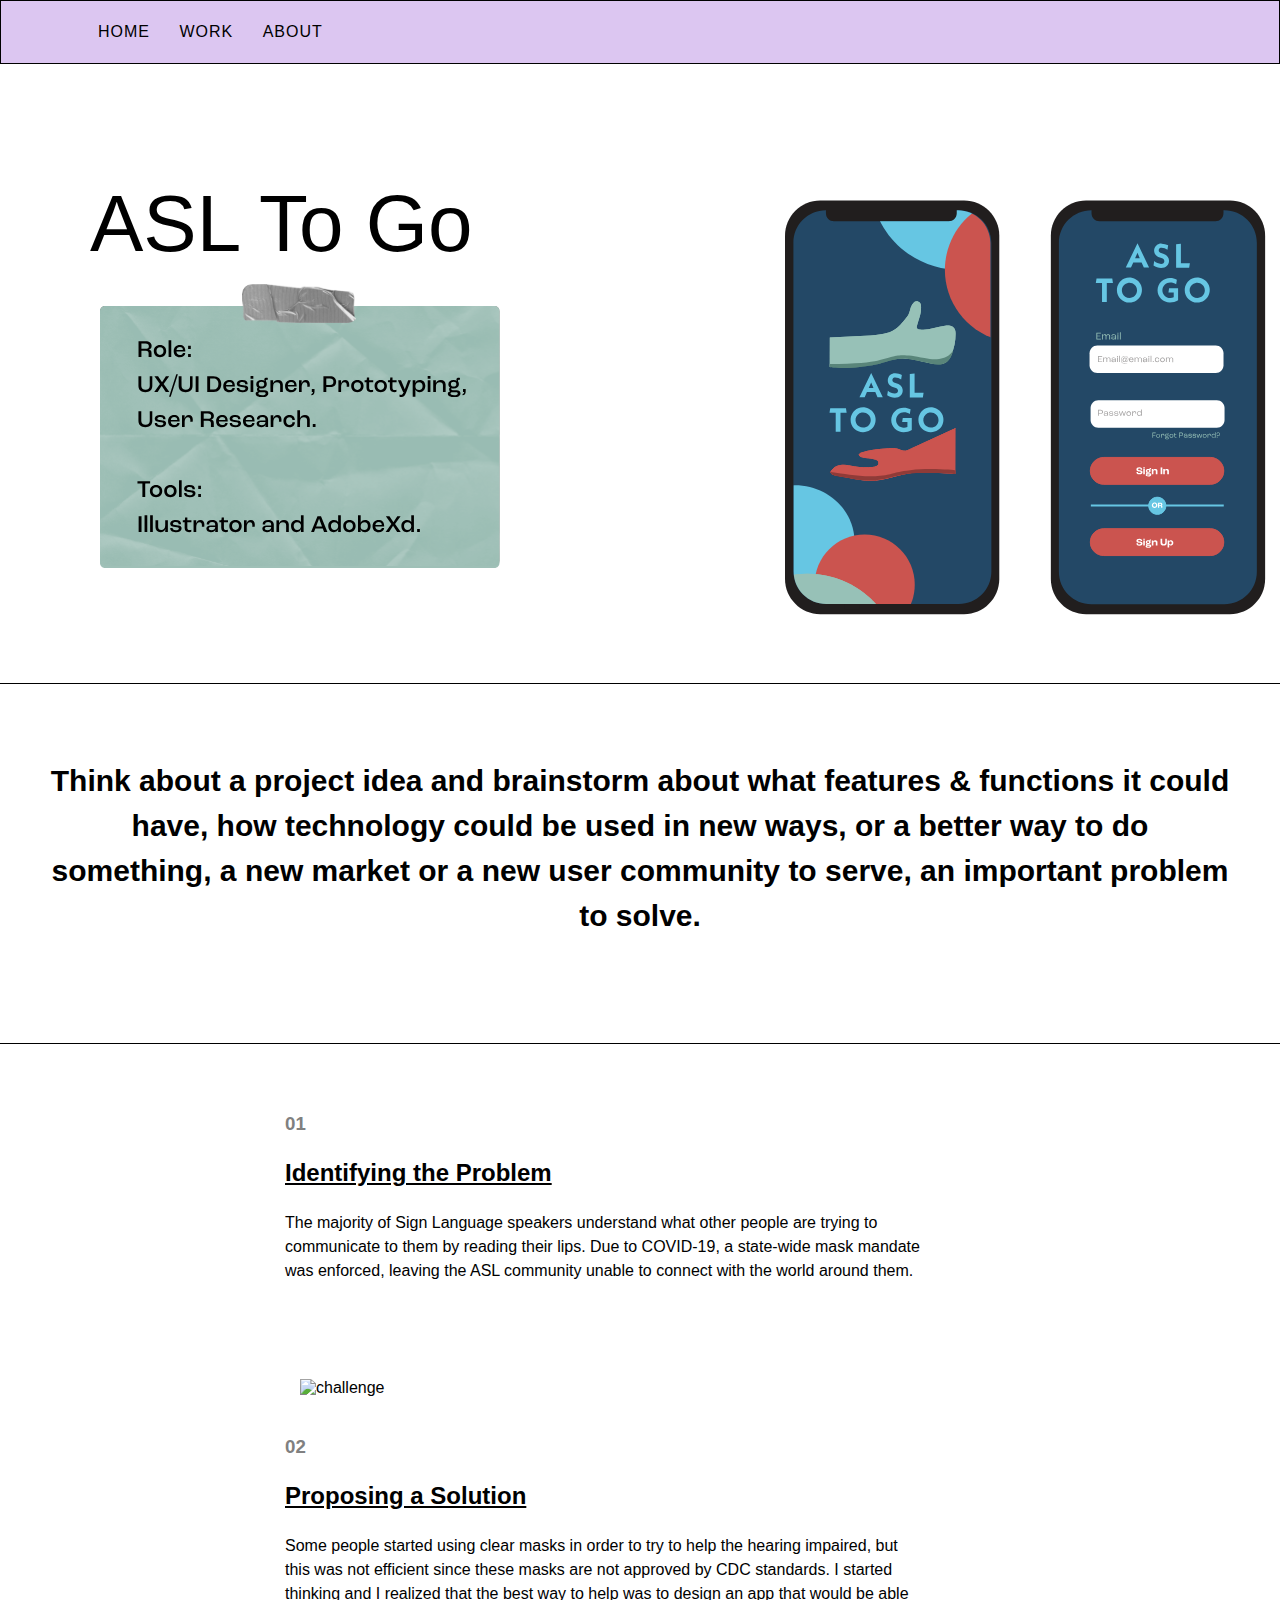
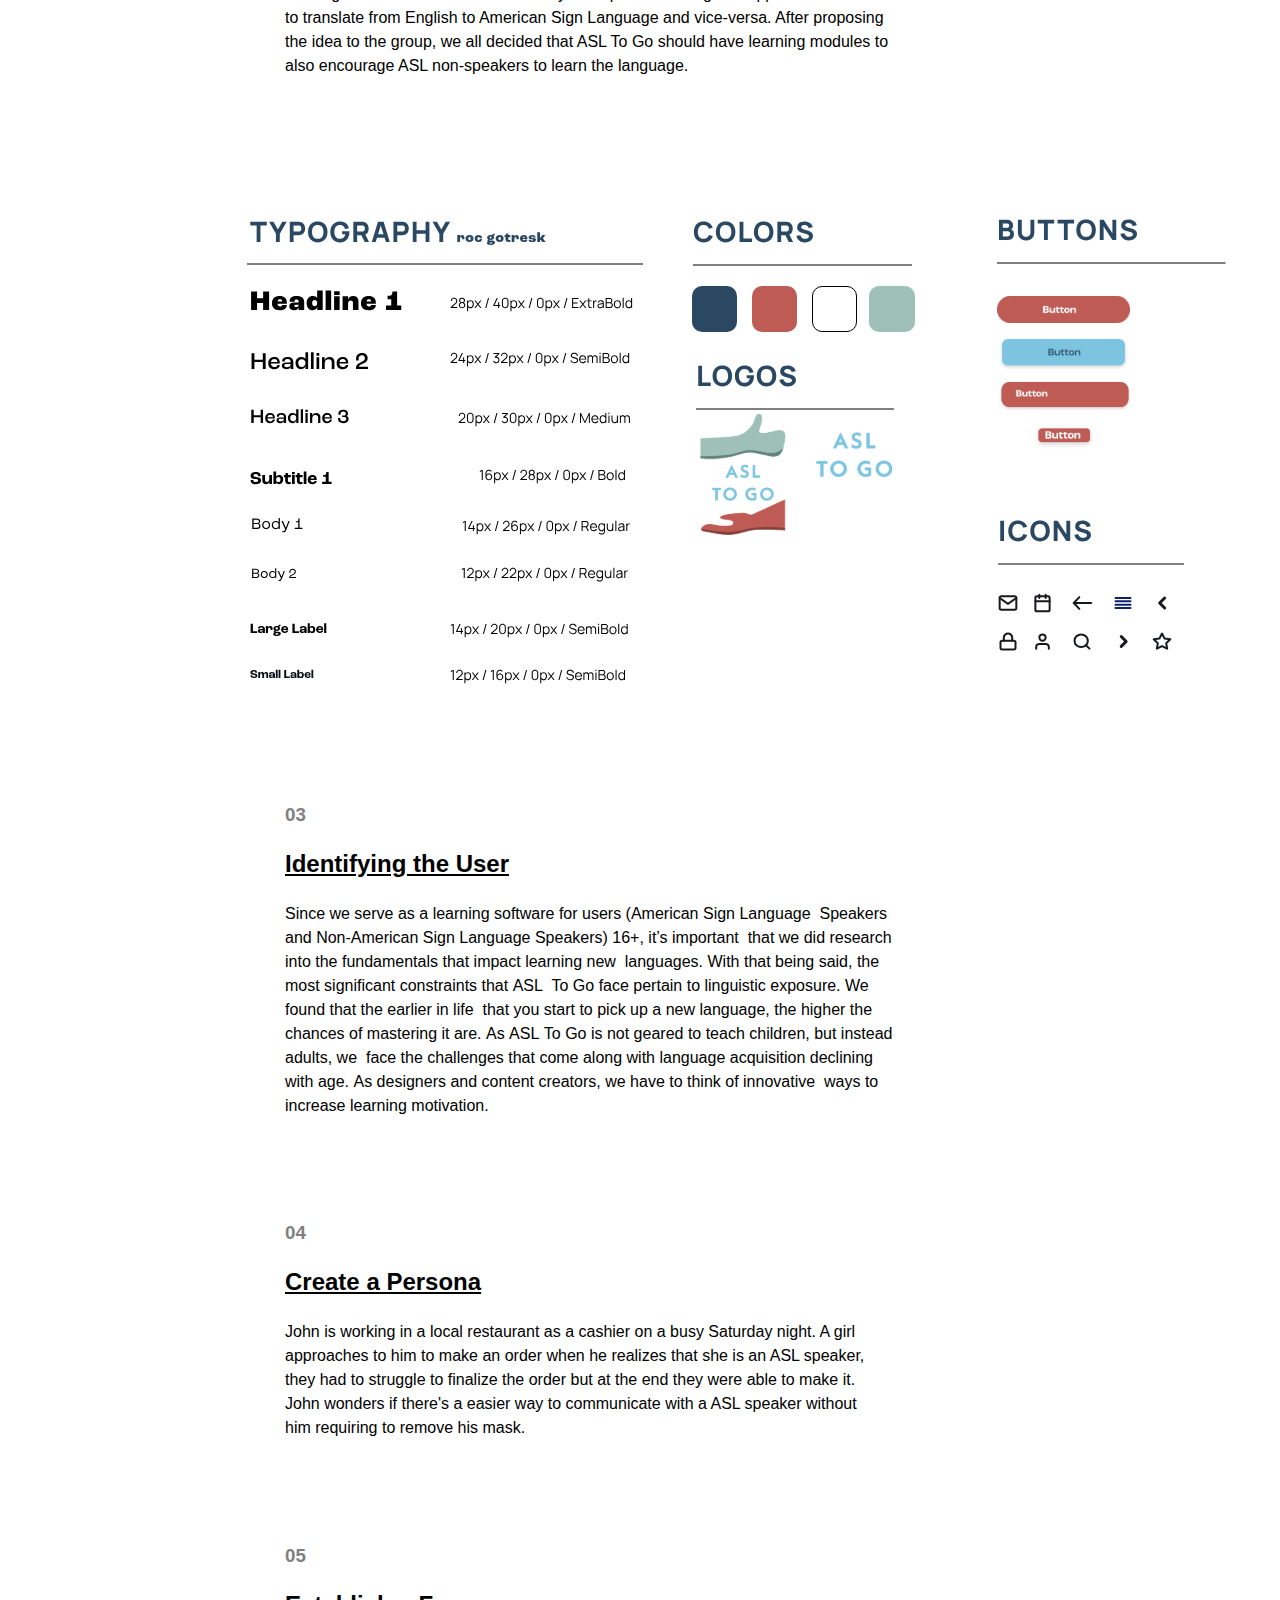
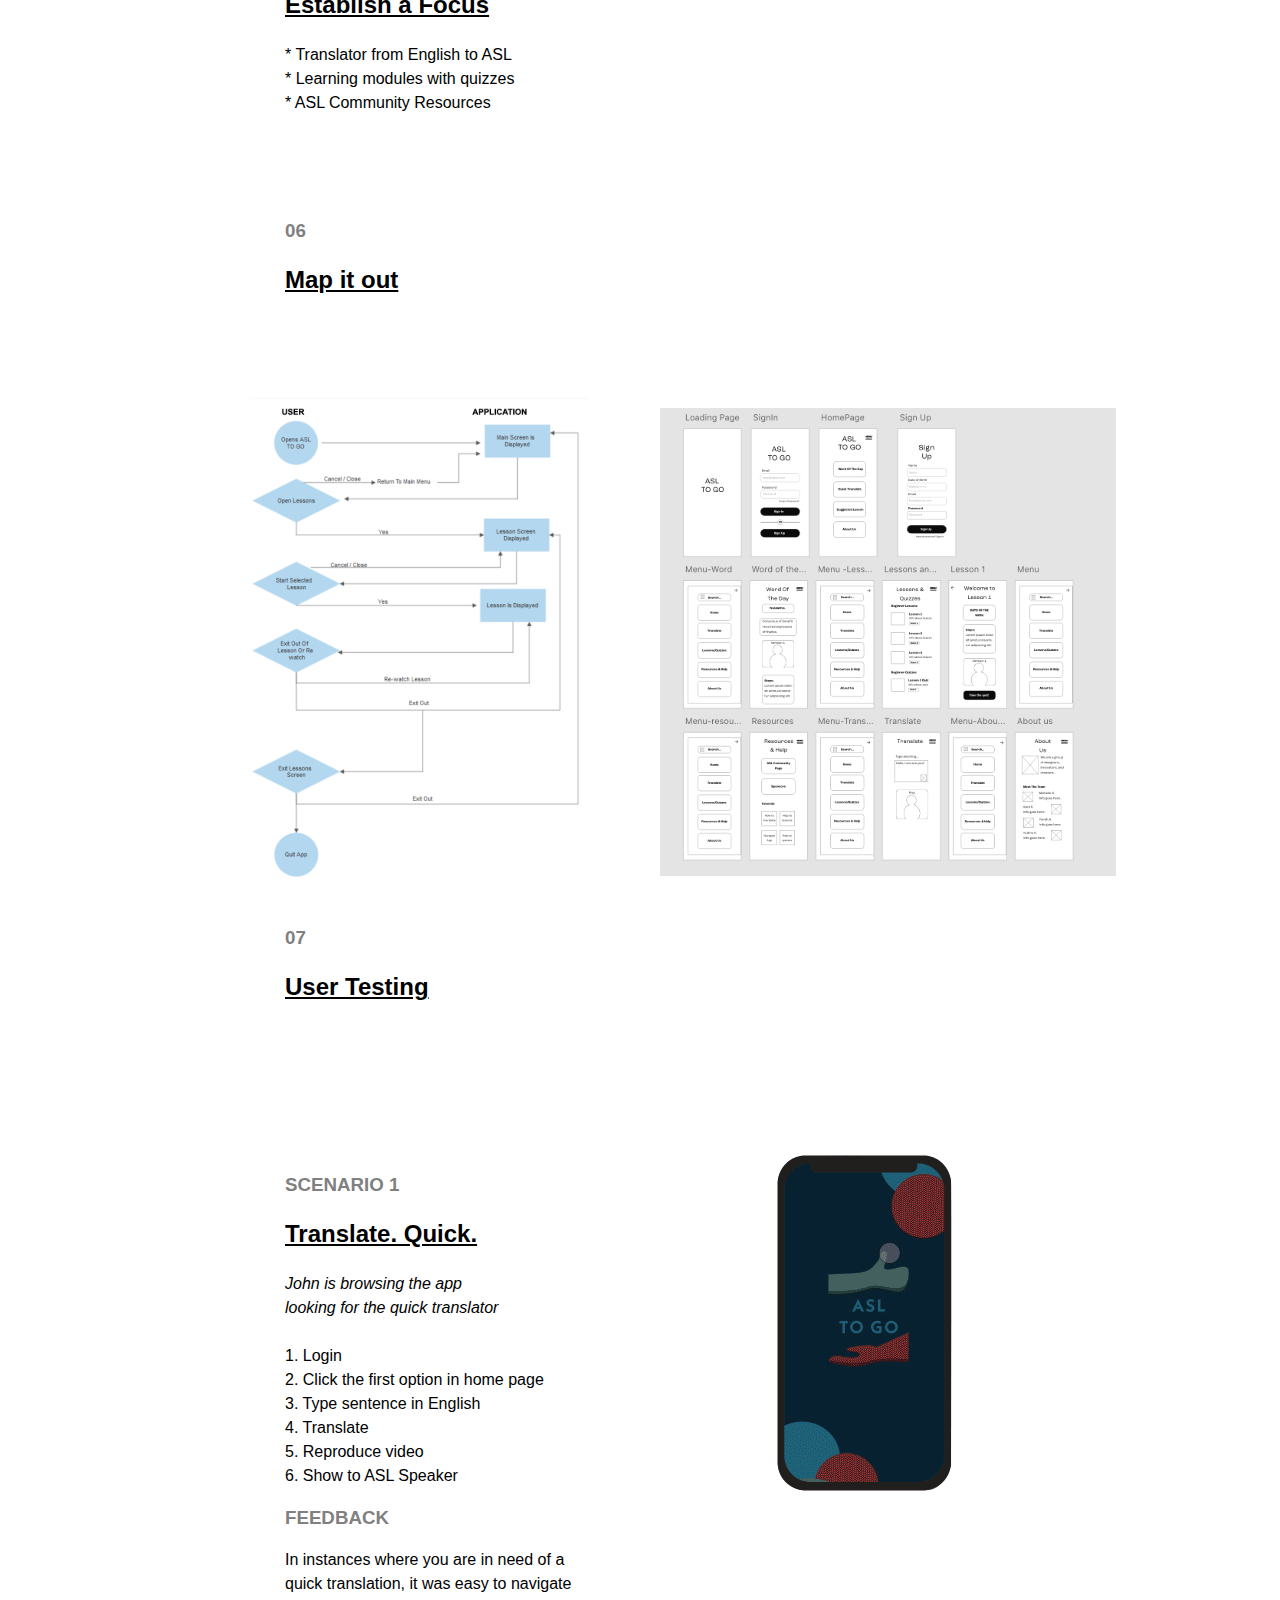
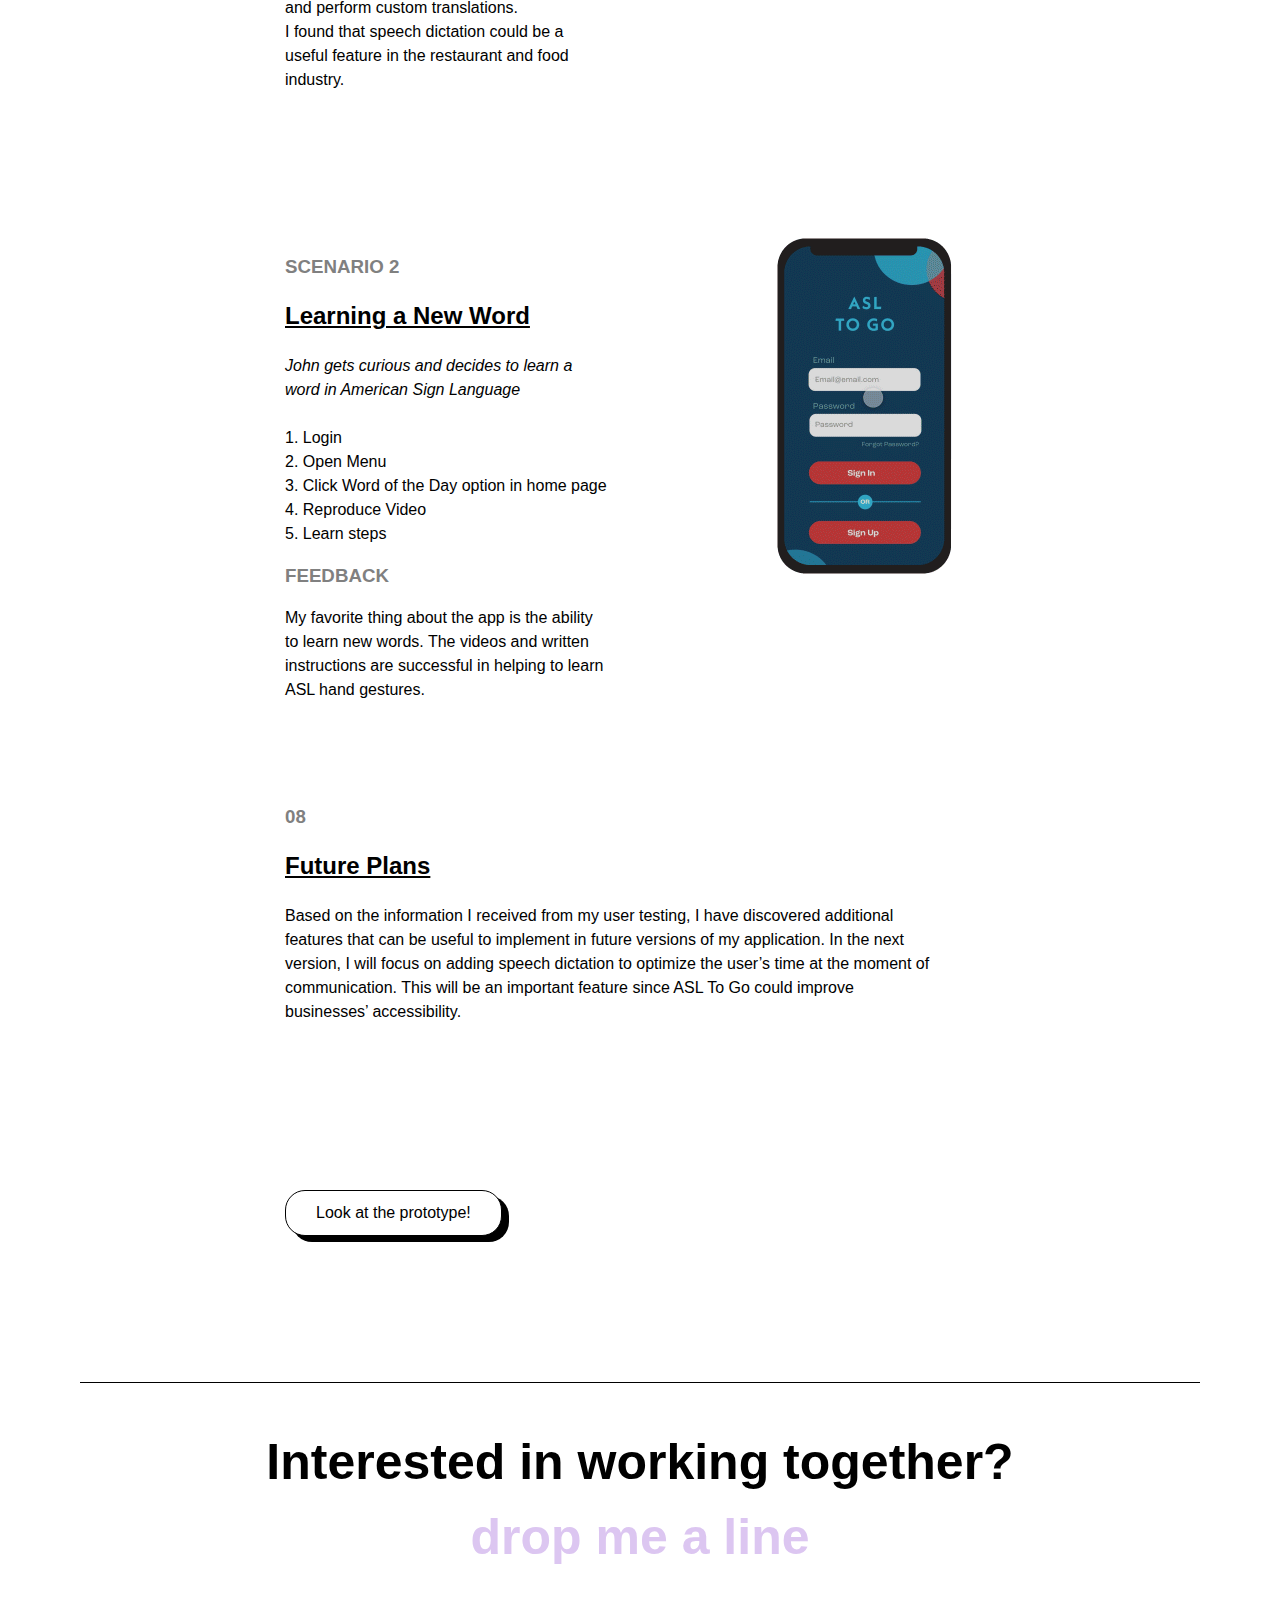
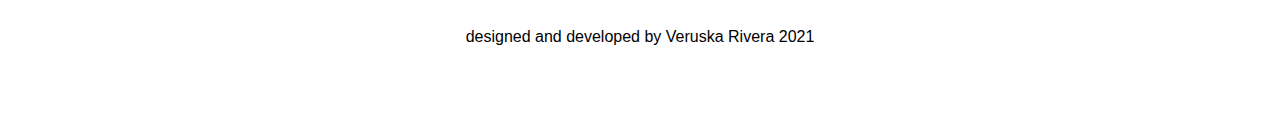
==== commit 00cf0c14: "update" ====
--- a/asl.html
+++ b/asl.html
@@ -267,7 +267,7 @@
           
           <br>
           <a class="button Play" target="_blank"
-            href="https://xd.adobe.com/view/b3258a42-91f8-4589-55b3-c0dfbe02820e-c514/">Play!</a>
+            href="https://xd.adobe.com/view/b3258a42-91f8-4589-55b3-c0dfbe02820e-c514/">Look at the prototype!</a>
         </p>
       </div>
     </div>
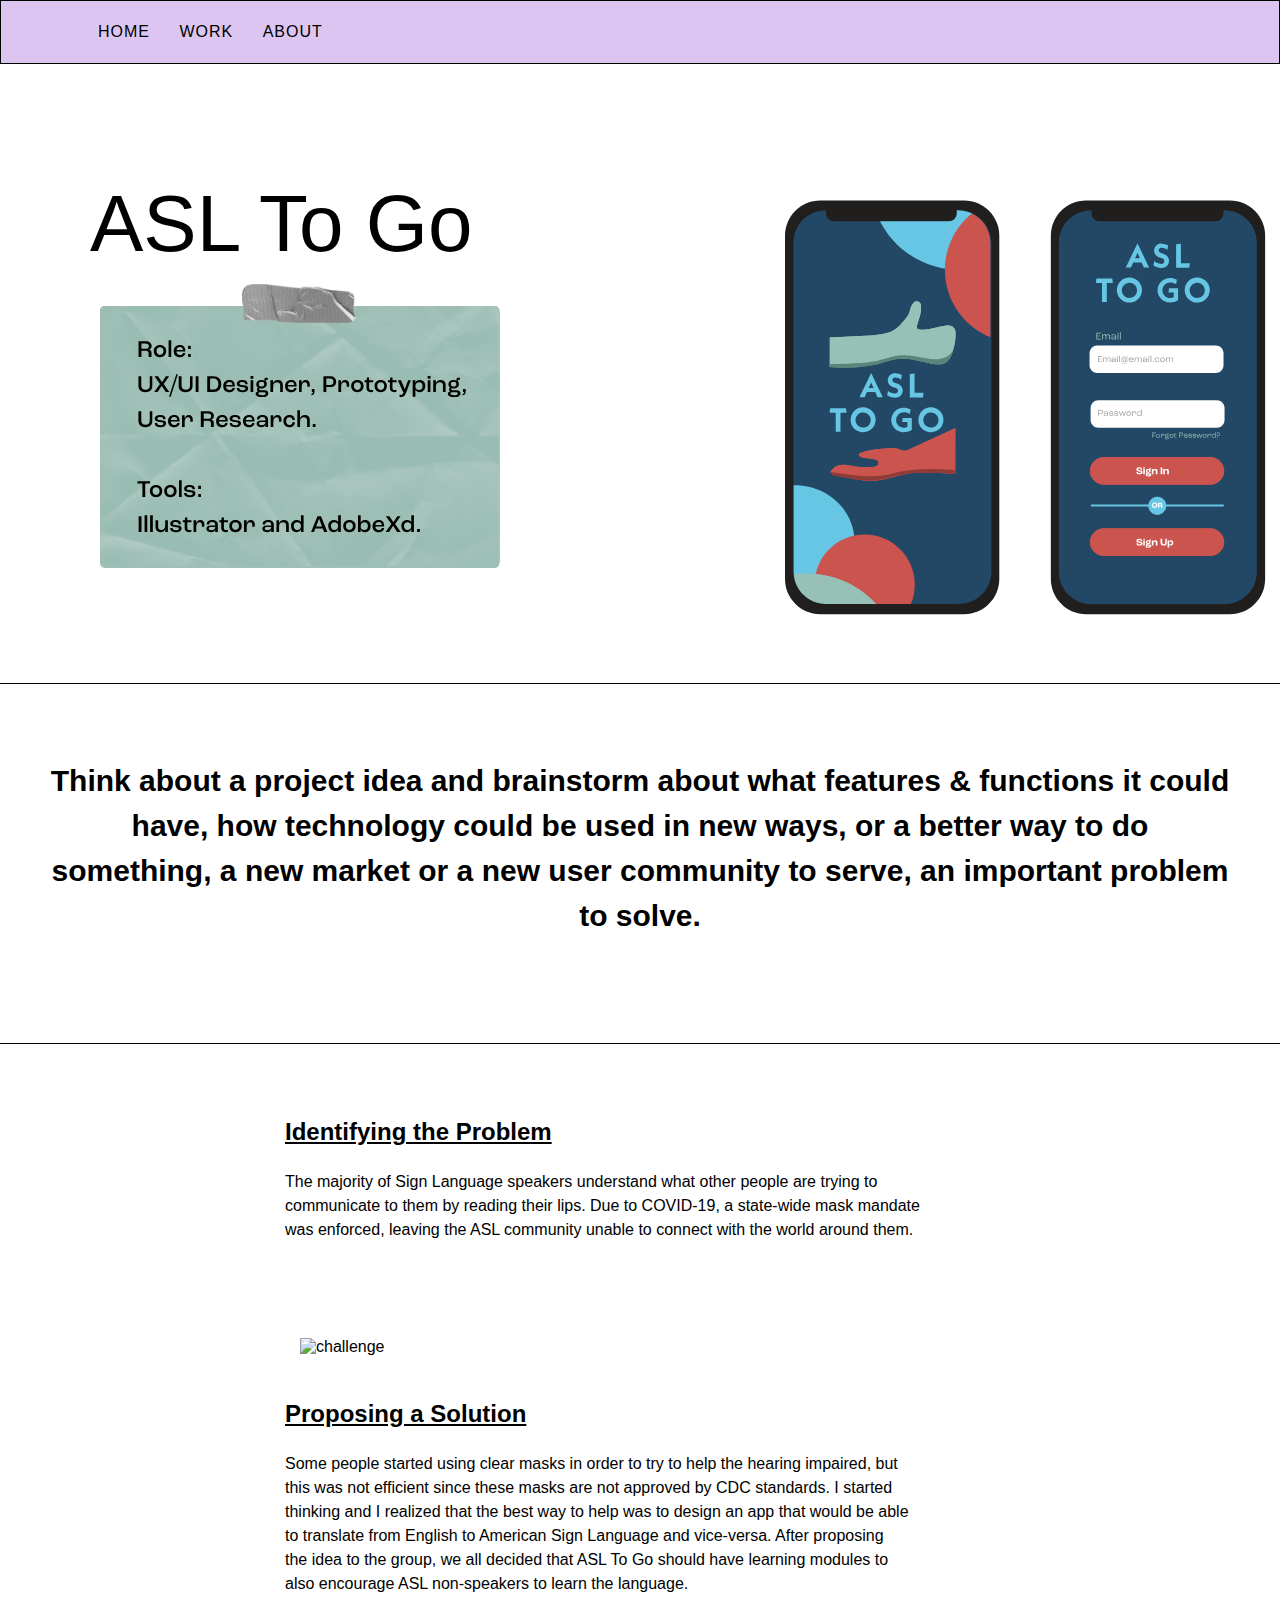
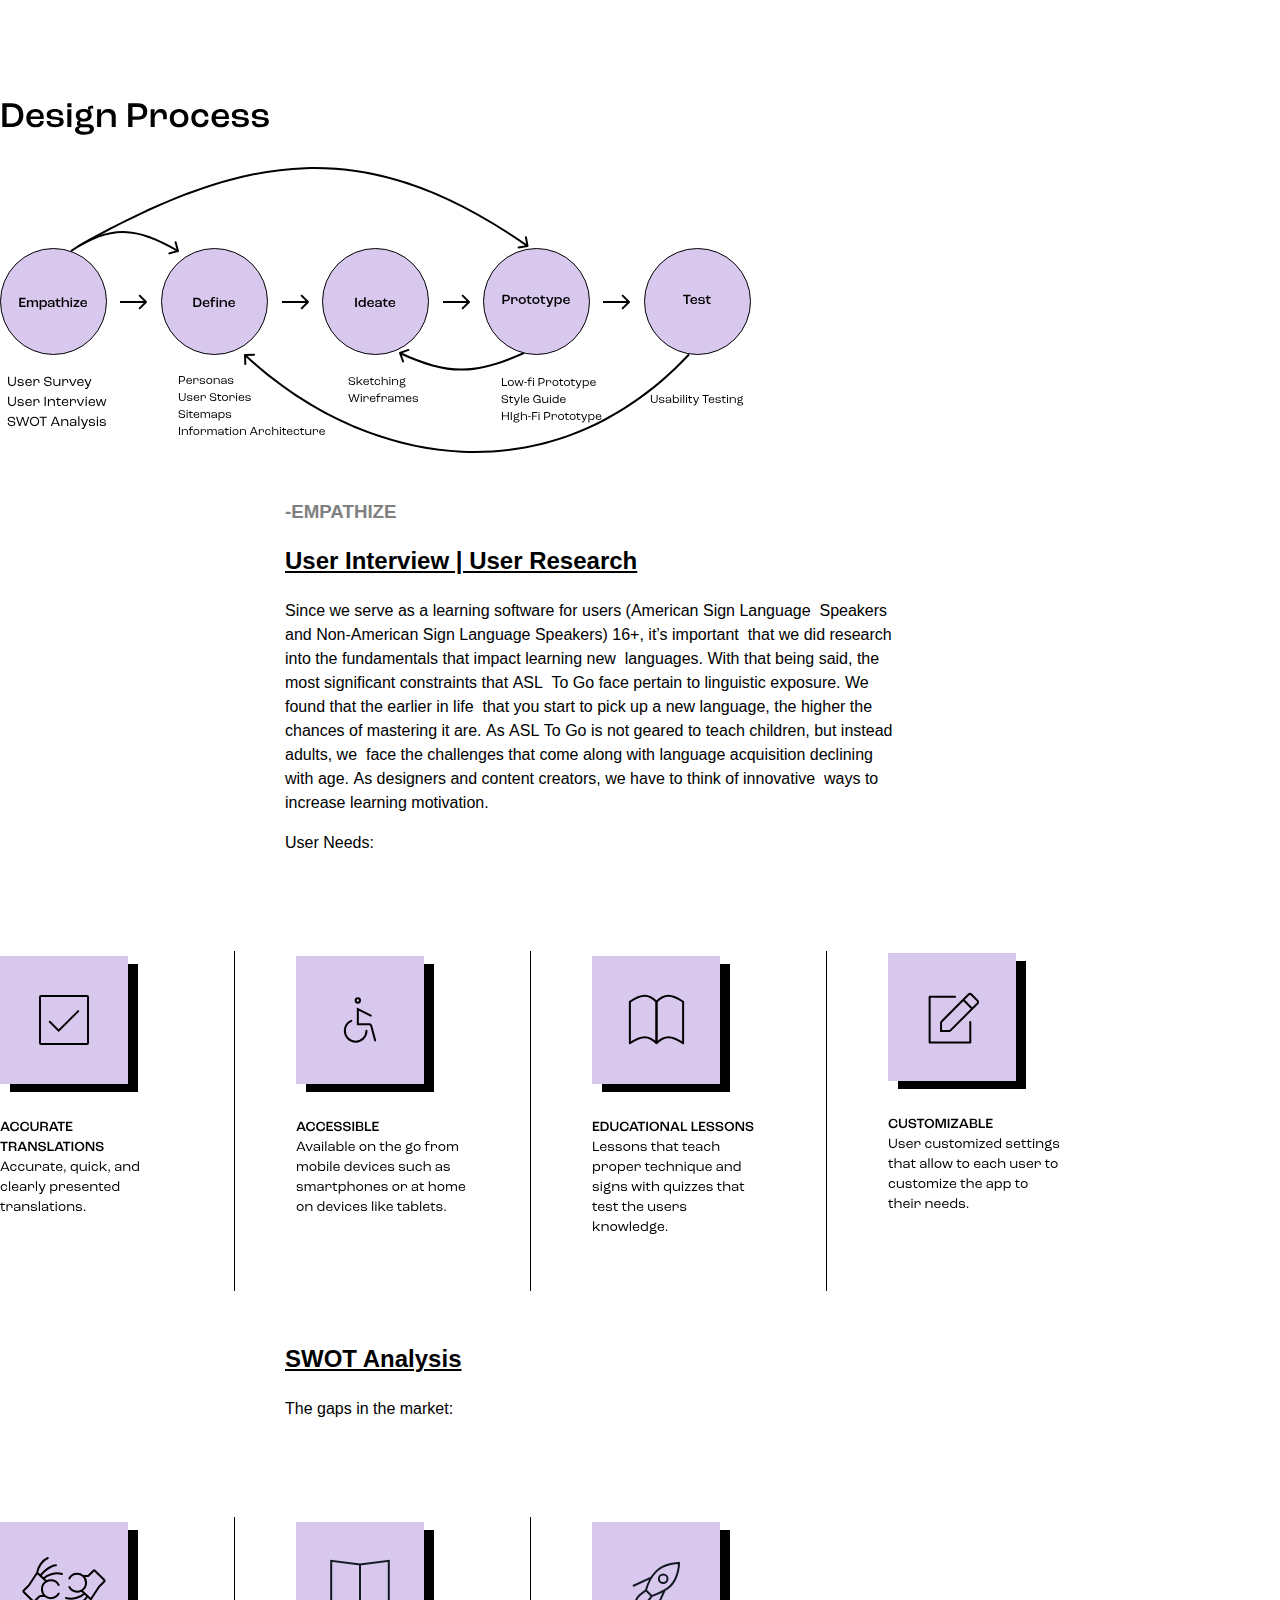
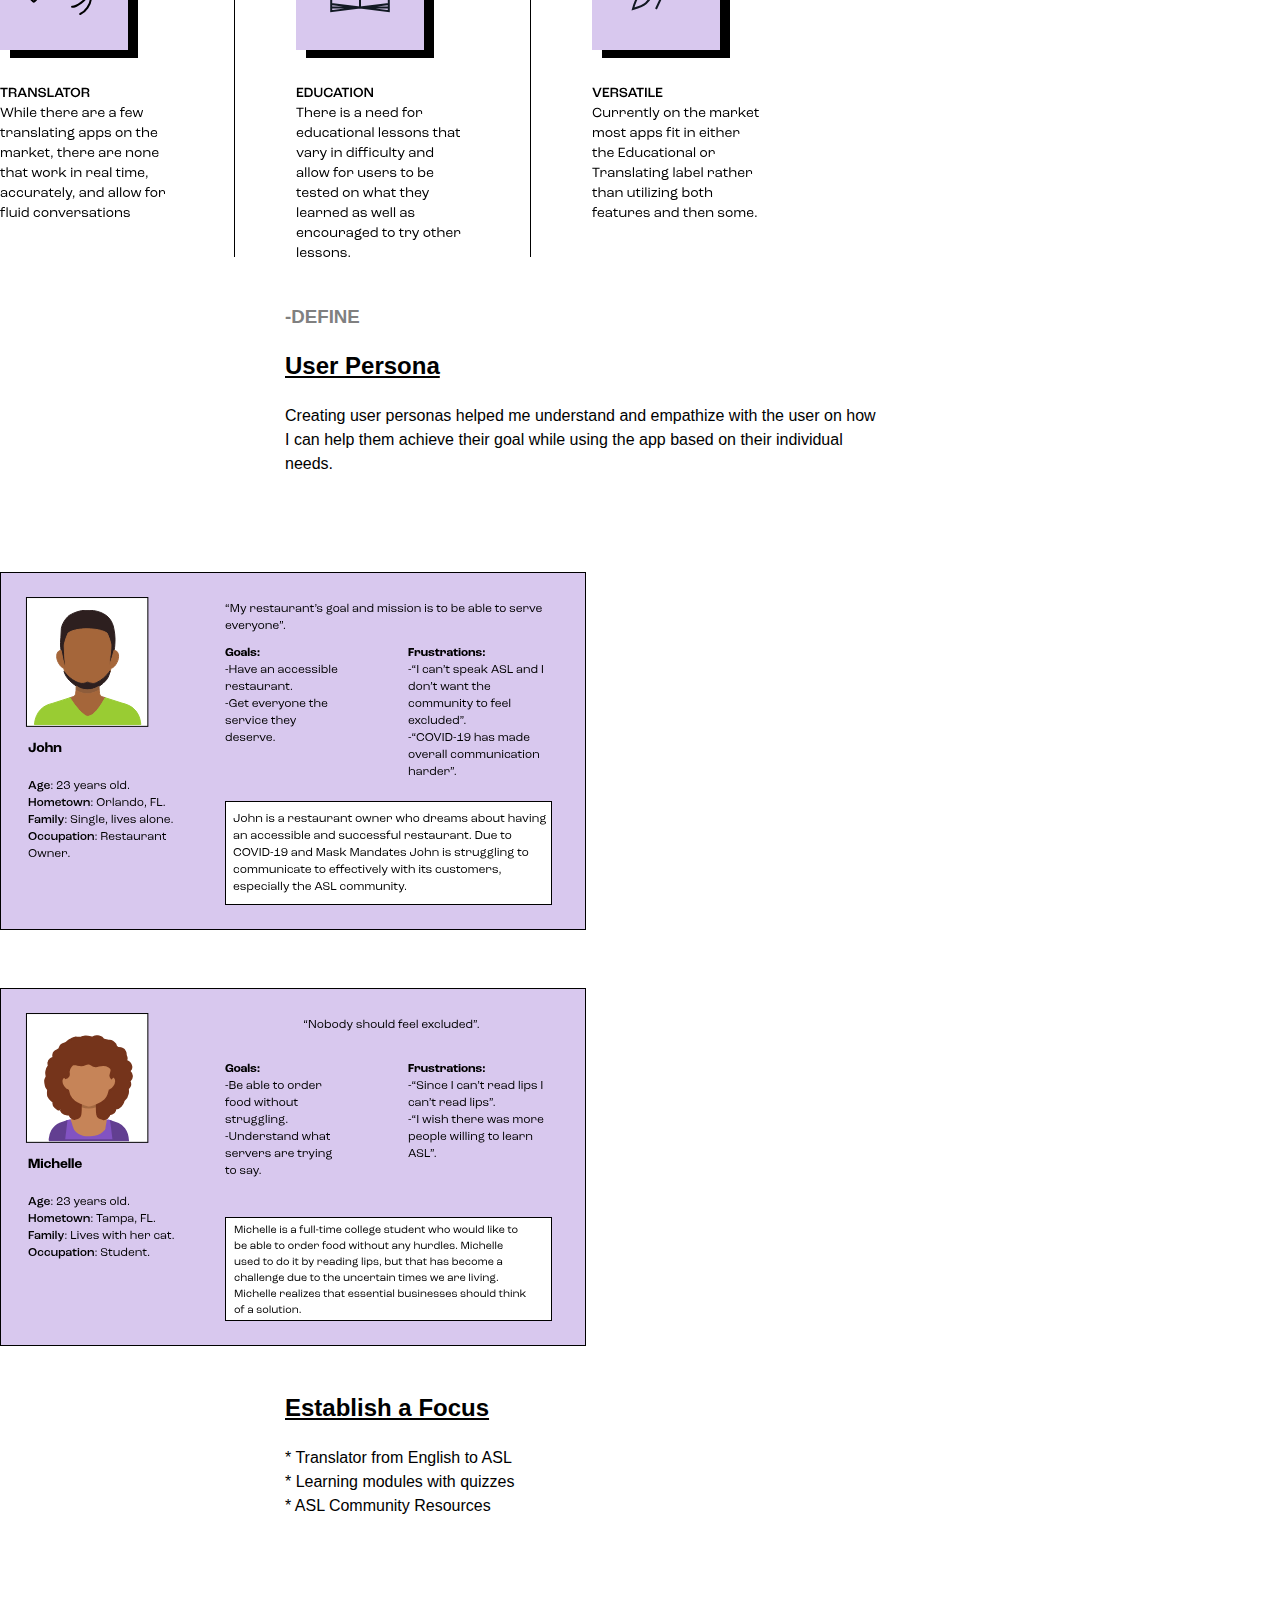
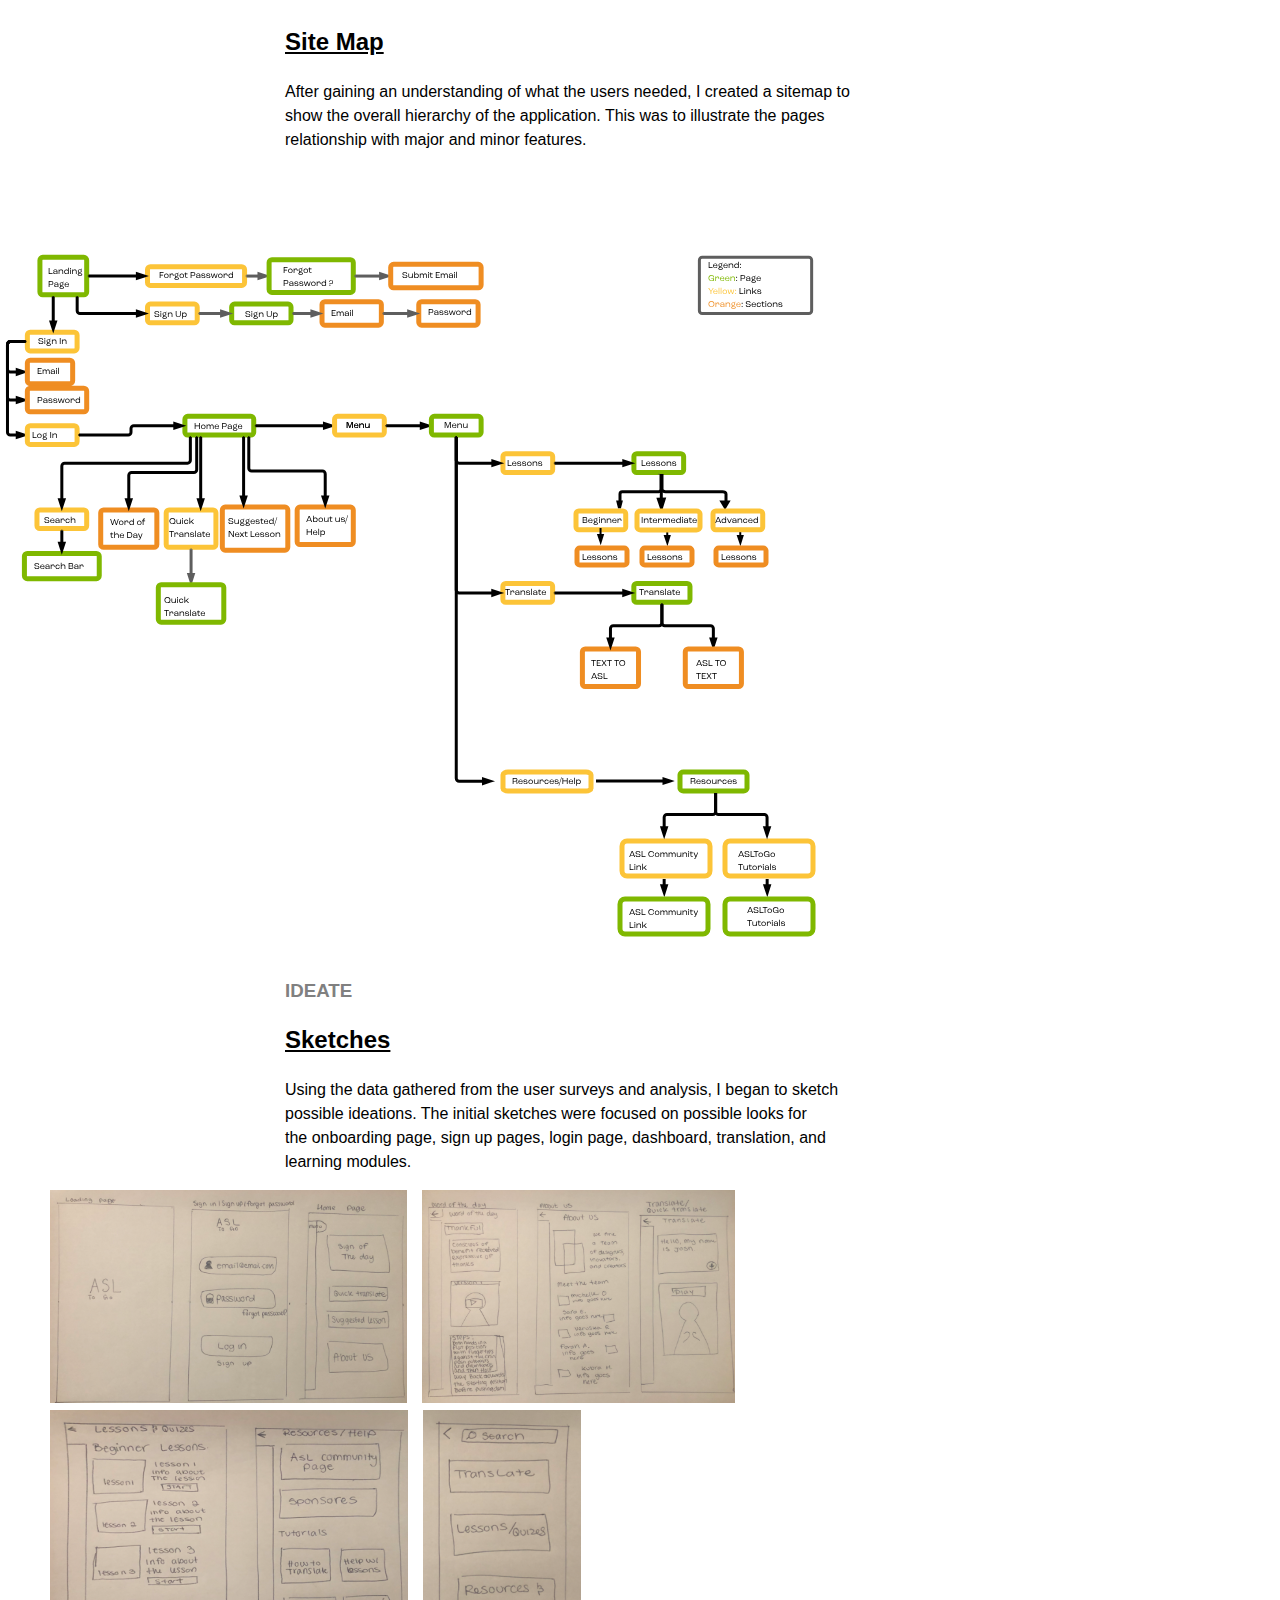
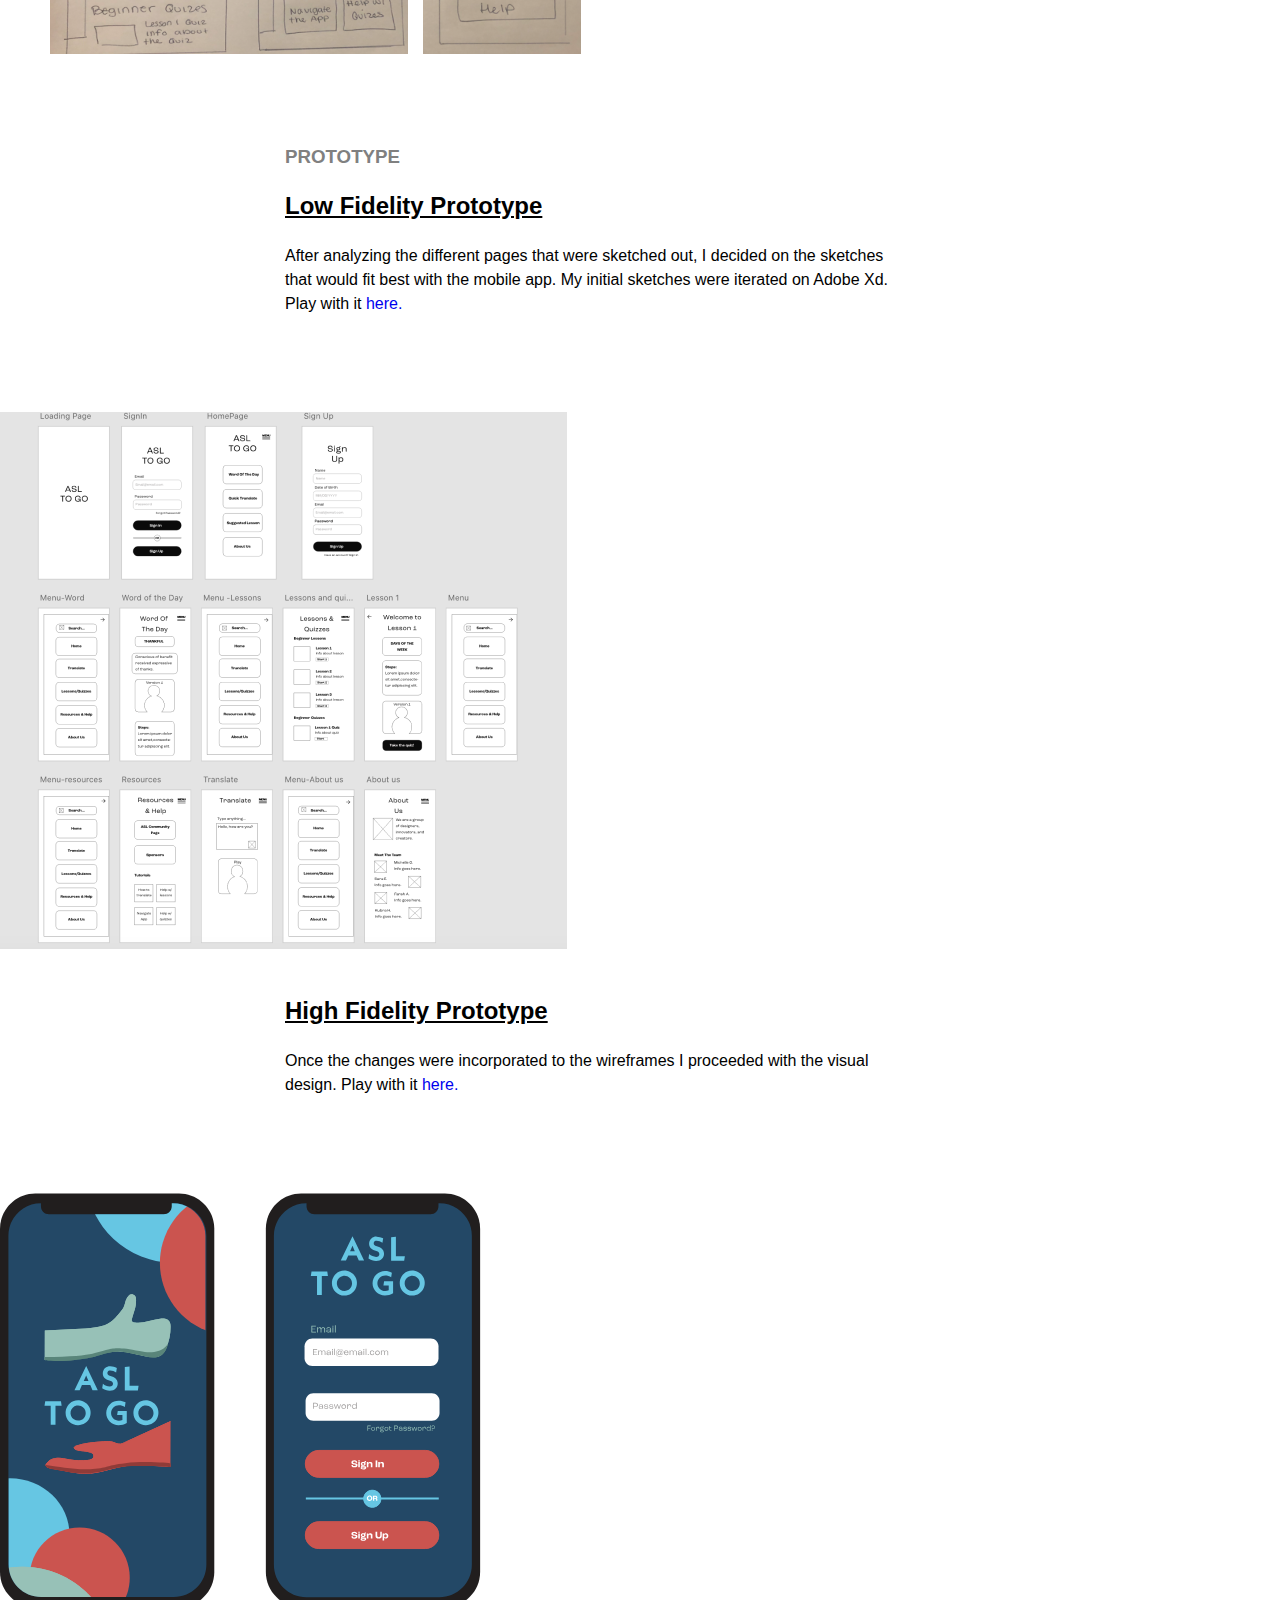
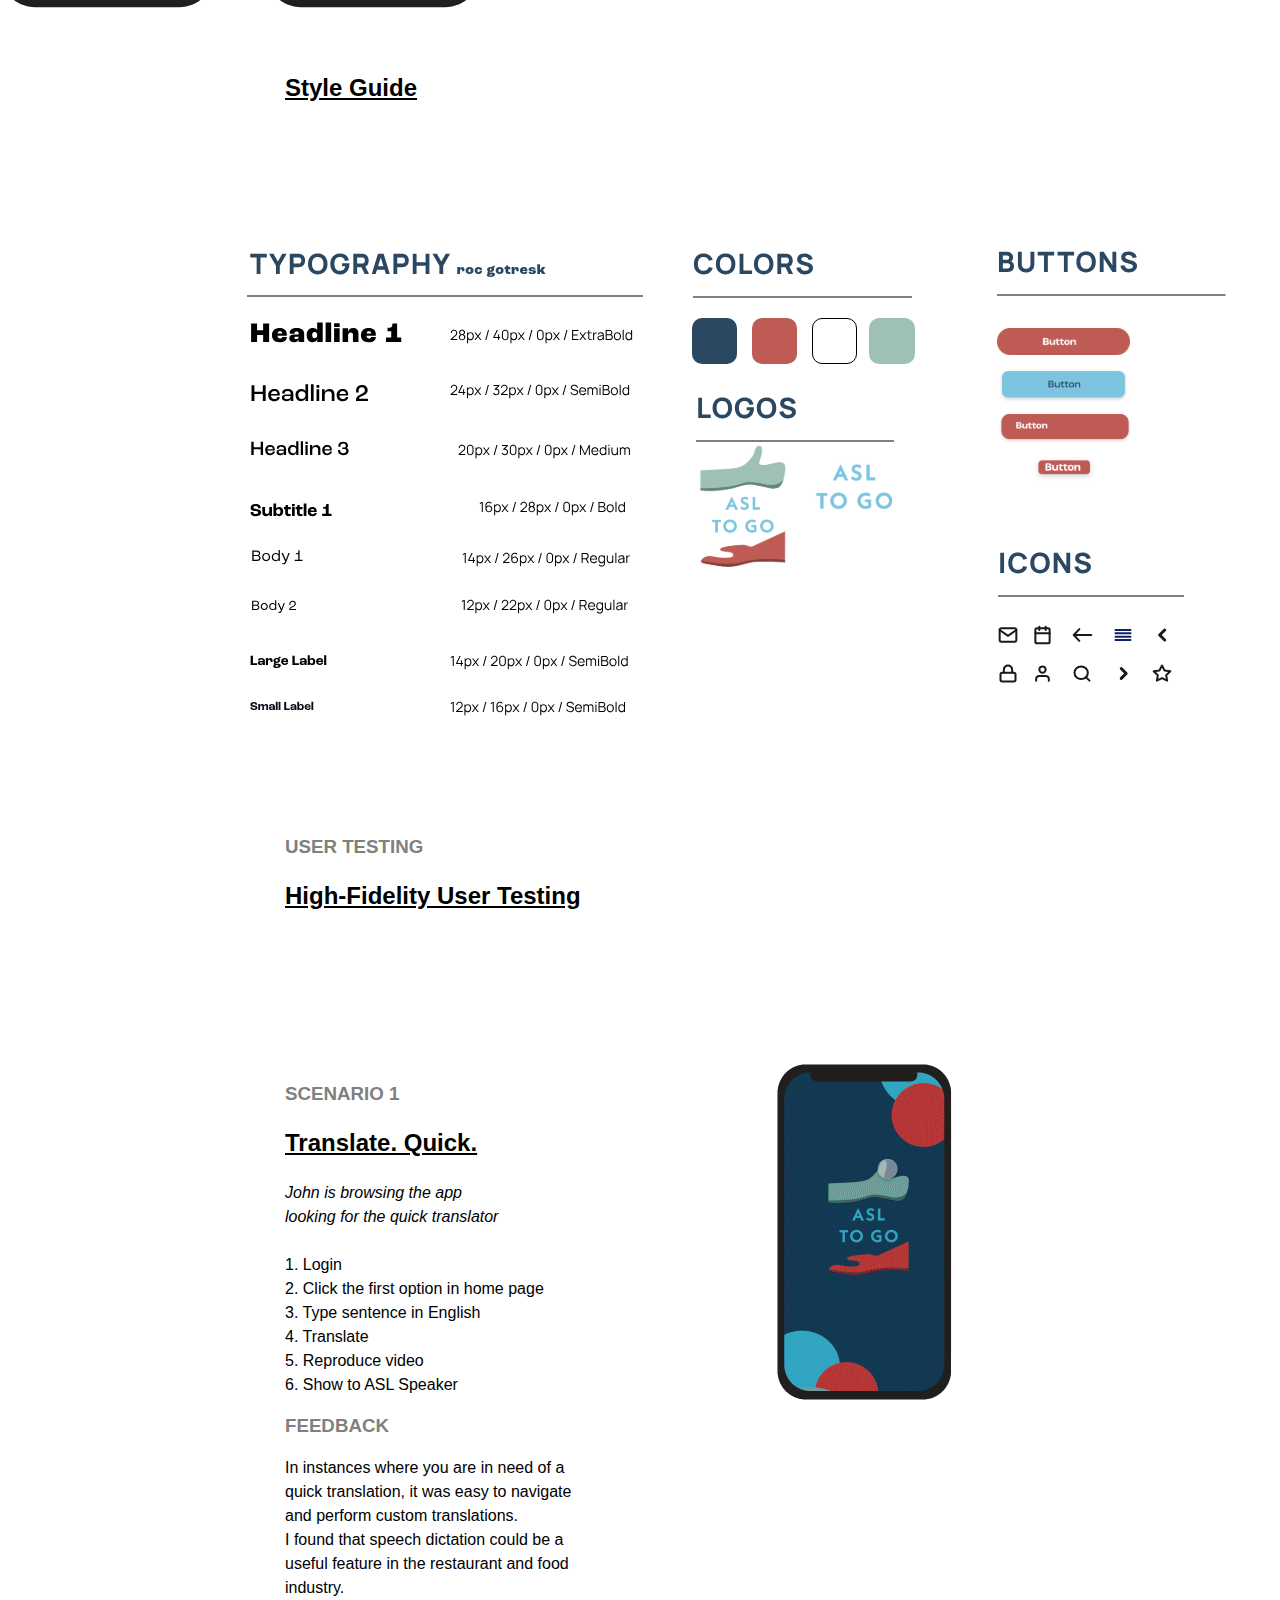
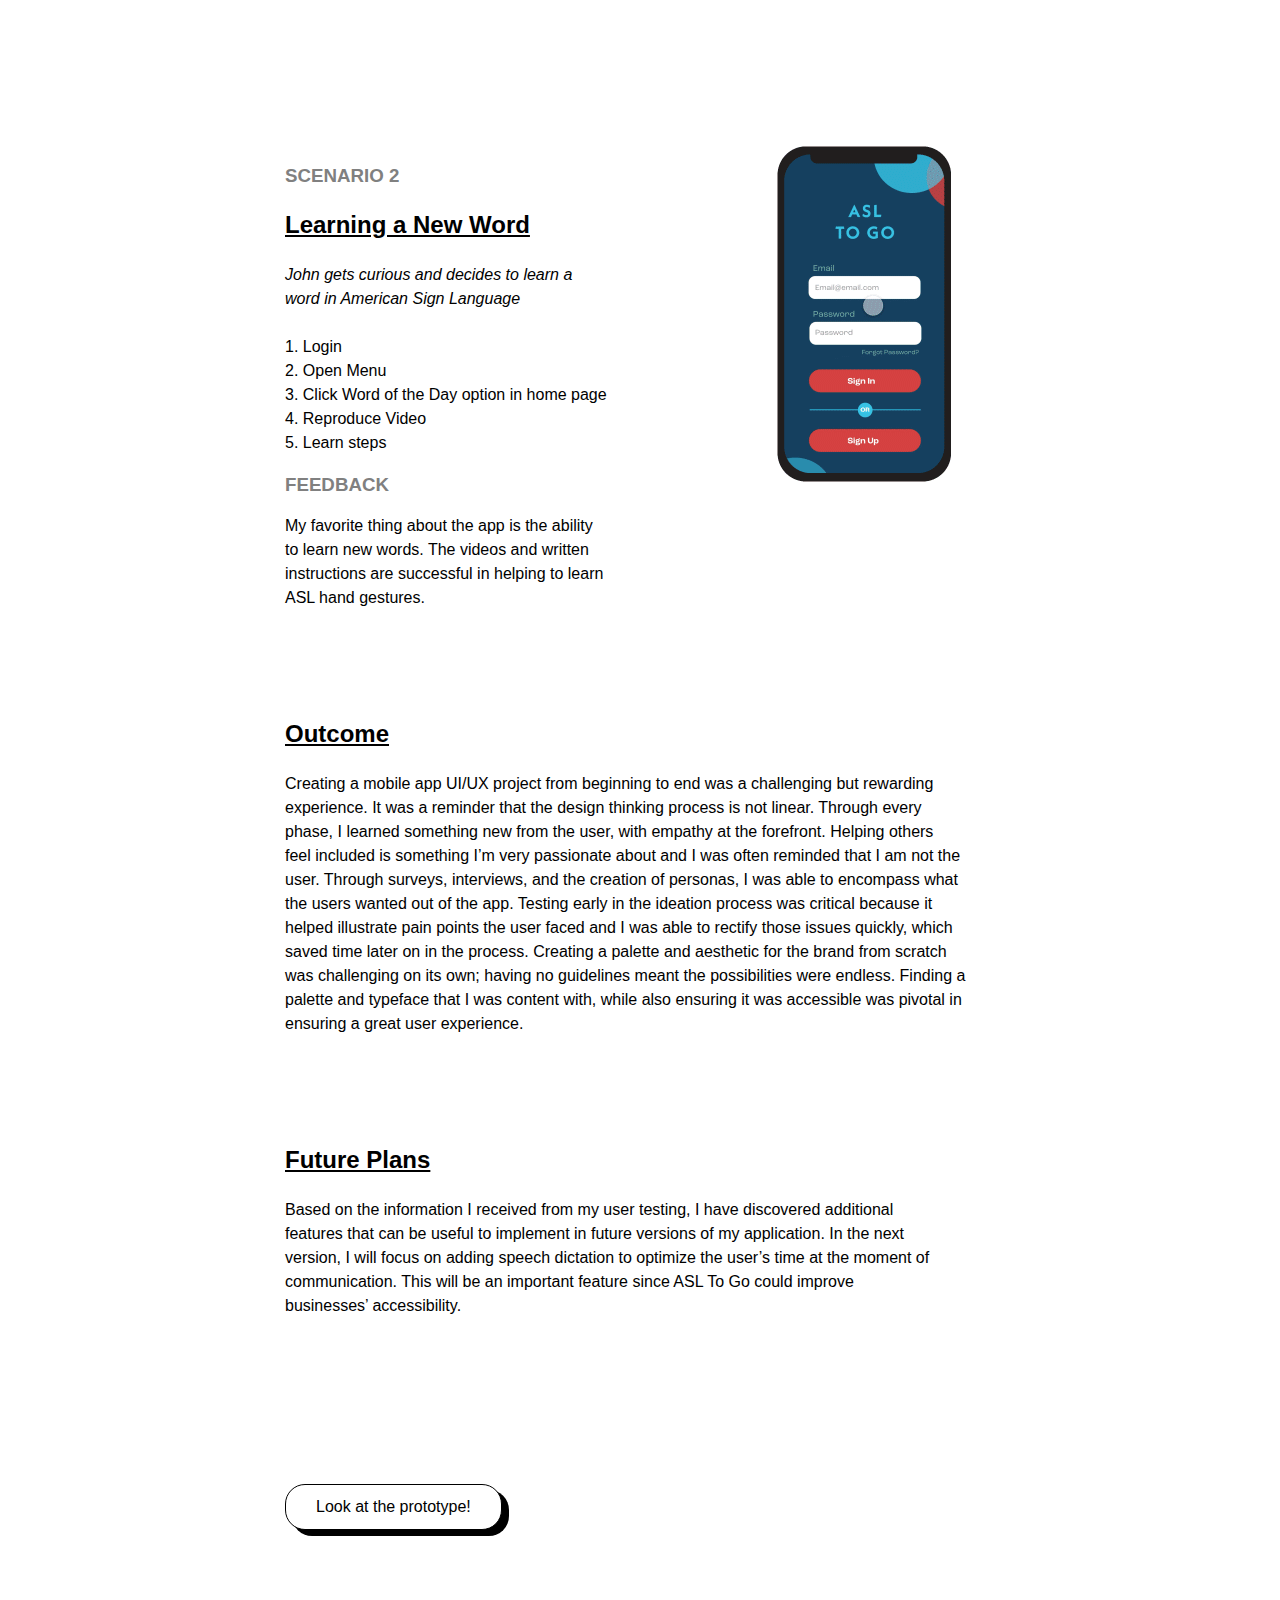
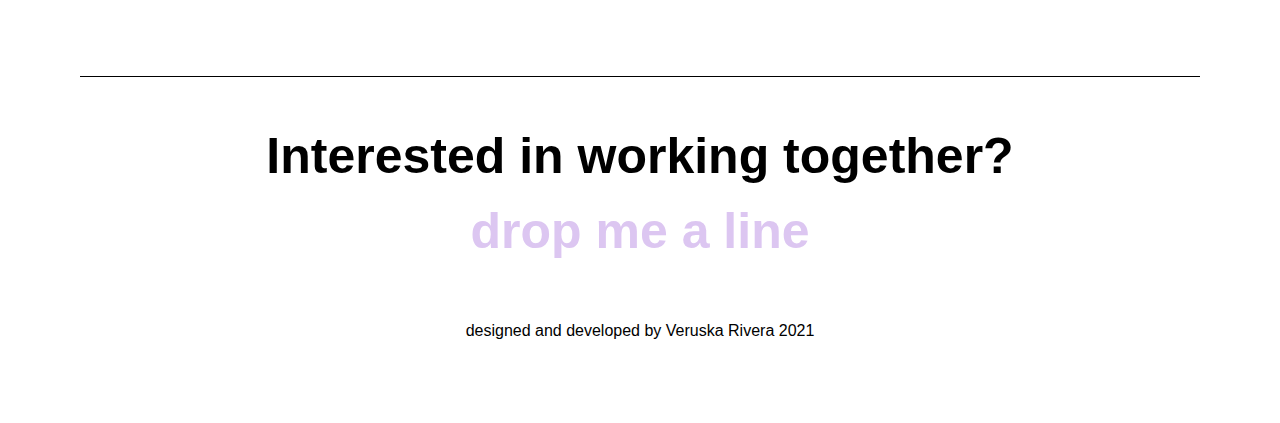
==== commit 559732ba: "update" ====
--- a/asl.html
+++ b/asl.html
@@ -65,7 +65,6 @@
     <div class="container">
       <div class="stepColumn">
 
-        <h3 class="step">01</h3>
         <h3 class="stepName"> Identifying the Problem</h3>
 
         <p class="stepDescription">
@@ -87,7 +86,7 @@
     <div class="container">
       <div class="stepColumn margin">
 
-        <h3 class="step">02</h3>
+        
         <h3 class="stepName"> Proposing a Solution</h3>
         <p class="stepDescription">
         
@@ -102,14 +101,14 @@
   </section>
 
 
-
-  <img src="img/aslstyle.svg" alt="asl app wireframes" class="styleguide" />
-
-  <section id="projects" class="project ">
-    <div class="container">
-      <div class="stepColumn margin">
-        <h3 class="step">03</h3>
-        <h3 class="stepName"> Identifying the User</h3>
+ <img src="img/DesignProcessASL.svg" alt="designprocess" class="designprocess" /> 
+
+
+  <section id="projects" class="project ">
+    <div class="container">
+      <div class="stepColumn margin">
+        <h3 class="step">-EMPATHIZE</h3>
+        <h3 class="stepName"> User Interview | User Research</h3>
         <p class="stepDescription">
           Since we serve as a learning software for users (American Sign Language
            Speakers<br>and Non-American Sign Language Speakers) 16+, it’s important 
@@ -122,31 +121,51 @@
         with age. As designers and content creators, we have to think of innovative 
         ways to<br>increase learning motivation.
         </p>
-      </div>
-    </div>
-  </section>
+        <p class="stepDescription"><strong>User Needs: </strong> </p>
+      </div>
+    </div>
+  </section>
+  <img src="img/needsASL.svg" alt="designprocess" class="designprocess" /> 
   
   <section class="project" class="project">
     <div class="container">
       <div class="stepColumn margin">
-          <h3 class="step">04</h3>
-          <h3 class="stepName"> Create a Persona</h3>
-          <p class="stepDescription">
-            John is working in a local restaurant as a cashier on a busy Saturday night.
-            A girl <br>approaches to him to make an order when he realizes that she is an ASL speaker,<br> they had
-            to struggle to finalize the order but at the end they were able to make it.<br>
-            John wonders if there's a easier way to communicate with a ASL speaker without<br>him requiring
-            to remove his mask.
-          </p>
-        </div>
-      </div>
-  </section>
-
+          <h3 class="stepName">SWOT Analysis</h3>
+         
+          <p class="stepDescription">
+           The gaps in the market:
+           </p>
+        
+        </div>
+      </div>
+  </section>
+
+  <img src="img/GapsASL.svg" alt="designprocess" class="designprocess" /> 
+
+  <section class="project" class="project">
+    <div class="container">
+      <div class="stepColumn margin">
+          <h3 class="step">-DEFINE</h3>
+          <h3 class="stepName"> User Persona</h3>
+          <p class="stepDescription">
+            Creating user personas helped me understand and empathize with the user on how <br>
+             I can help them achieve their goal while using the app based on their individual<br> 
+             needs.
+          </p>
+        </div>
+      </div>
+  </section>
+
+  <img src="img/PersonaASL.svg" alt="persona" class="persona" /> 
+  <br>
+  <br>
+  <br>
+  <br>
+  <img src="img/Persona2ASL.svg" alt="persona" class="persona" />
 
   <section class="project">
     <div class="container">
       <div class="stepColumn  margin">
-        <h3 class="step">05</h3>
         <h3 class="stepName"> Establish a Focus</h3>
         <p class="stepDescription">
           * Translator from English to ASL <br>
@@ -161,22 +180,88 @@
   <section id="projects" class="project ">
     <div class="container">
       <div class="stepColumn margin">
-
-        <h3 class="step">06</h3>
-        <h3 class="stepName"> Map it out</h3>
-
-      </div>
-    </div>
-  </section>
-
-  <!--INFO TECH, WIREFRAMES-->
-  <img src="img/infotechasl.svg" alt="readup-app wireframes" class="infotech" />
-  <section id="projects" class="project ">
-    <div class="container">
-      <div class="stepColumn margin">
-
-        <h3 class="step">07</h3>
-        <h3 class="stepName"> User Testing</h3>
+        <h3 class="stepName">Site Map</h3>
+        <p class="stepDescription">
+          After gaining an understanding of what the users needed, I created a sitemap to <br>
+          show the overall hierarchy of the application. This was to illustrate the pages<br> 
+          relationship with major and minor features.
+        </p>
+      </div>
+    </div>
+  </section>
+  <img src="img/sitemapasl.svg" alt="site map asl" class="sitemapasl" />
+
+
+  <section id="projects" class="project ">
+    <div class="container">
+      <div class="stepColumn margin">
+
+        <h3 class="step">IDEATE</h3>
+        <h3 class="stepName"> Sketches</h3>
+        <p class="stepDescription">
+          Using the data gathered from the user surveys and analysis, I began to sketch<br>
+           possible ideations. The initial sketches were focused on possible looks for <br>
+           the onboarding page, sign up pages, login page, dashboard, translation, and <br>
+           learning modules.
+        </p>
+      </div>
+    </div>
+    <img src="img/sketchasl.svg" alt="sketches asl" class="sitemapasl" />
+  </section>
+
+
+
+
+
+
+
+
+  <section id="projects" class="project ">
+    <div class="container">
+      <div class="stepColumn margin">
+
+        <h3 class="step">PROTOTYPE</h3>
+        <h3 class="stepName"> Low Fidelity Prototype</h3>
+        <p class="stepDescription">
+          After analyzing the different pages that were sketched out, I decided on the sketches<br> that 
+           would fit best with the mobile app. My initial sketches were iterated on Adobe Xd.<br> Play with it  <a target="_blank"
+           href="https://xd.adobe.com/view/6a375e46-8987-4702-a578-d9b315b2b215-3f64/?fullscreen">here.</a>
+        </p>
+      </div>
+    </div>
+  </section>
+  <img src="img/wireframeasl.png" alt="site map asl" class="persona" />
+
+  <section id="projects" class="project ">
+    <div class="container">
+      <div class="stepColumn margin">
+        <h3 class="stepName"> High Fidelity Prototype</h3>
+        <p class="stepDescription">
+          Once the changes were incorporated to the wireframes I proceeded with the visual <br>design. Play with it <a target="_blank"
+           href="https://xd.adobe.com/view/b3258a42-91f8-4589-55b3-c0dfbe02820e-c514/">here.</a>
+        </p>
+      </div>
+    </div>
+  </section>
+  <img src="img/splashmockasl.svg" alt="site map asl" class="persona" />
+  <br>
+  <br>
+  <section id="projects" class="project ">
+  <div class="container">
+    <div class="stepColumn margin">
+      <h3 class="stepName"> Style Guide</h3>
+    </div>
+  </div>
+</section>
+  <img src="img/aslstyle.svg" alt="asl app wireframes" class="styleguide" />
+
+
+  <section id="projects" class="project ">
+    <div class="container">
+      <div class="stepColumn margin">
+
+        <h3 class="step">USER TESTING</h3>
+        <h3 class="stepName"> High-Fidelity User Testing</h3>
       </div>
     </div>
   </section>
@@ -245,7 +330,27 @@
   <section class="project" class="project">
     <div class="container">
       <div class="stepColumn margin">
-          <h3 class="step">08</h3>
+          <h3 class="stepName"> Outcome</h3>
+          <p class="stepDescription">
+            Creating a mobile app UI/UX project from beginning to end was a challenging but rewarding <BR>
+            experience. It was a reminder that the design thinking process is not linear. Through every<BR>
+            phase, I learned something new from the user, with empathy at the forefront. Helping
+            others<BR> feel included is something I’m very passionate about and I was often reminded that I am not the<BR>
+            user. Through surveys, interviews, and the creation of personas, I was able to encompass what<BR>
+           the users wanted out of the app. Testing early in the ideation process was critical because it<BR>
+             helped illustrate pain points the user faced and I was able to rectify those issues quickly, which<BR>
+               saved time later on in the process. Creating a palette and aesthetic for the brand from scratch<BR>
+             was challenging on its own; having no guidelines meant the possibilities were endless. Finding a <BR>
+              palette and typeface that I was content with, while also ensuring it was accessible was pivotal in<BR> 
+                ensuring a great user experience.
+          </p>
+        </div>
+      </div>
+  </section>
+
+  <section class="project" class="project">
+    <div class="container">
+      <div class="stepColumn margin">
           <h3 class="stepName"> Future Plans</h3>
           <p class="stepDescription">
             Based on the information I received from my user testing, I have discovered additional
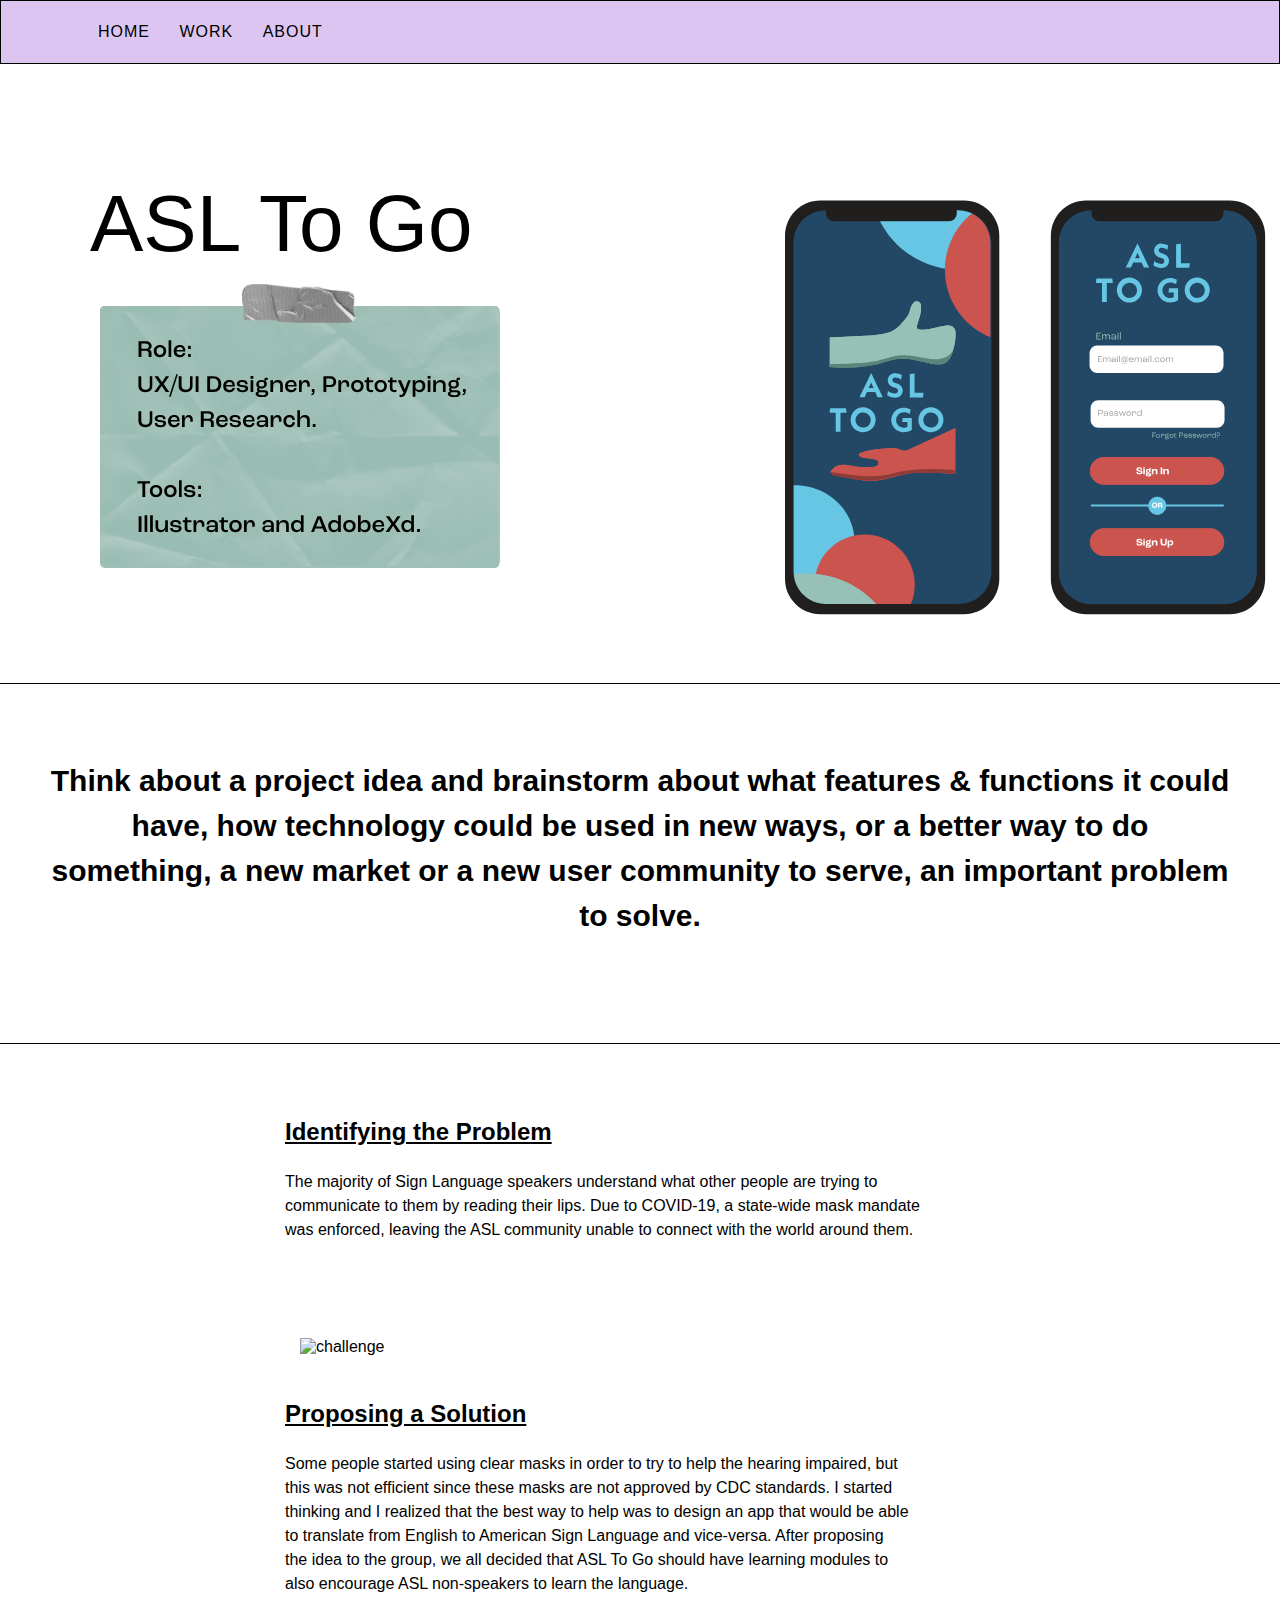
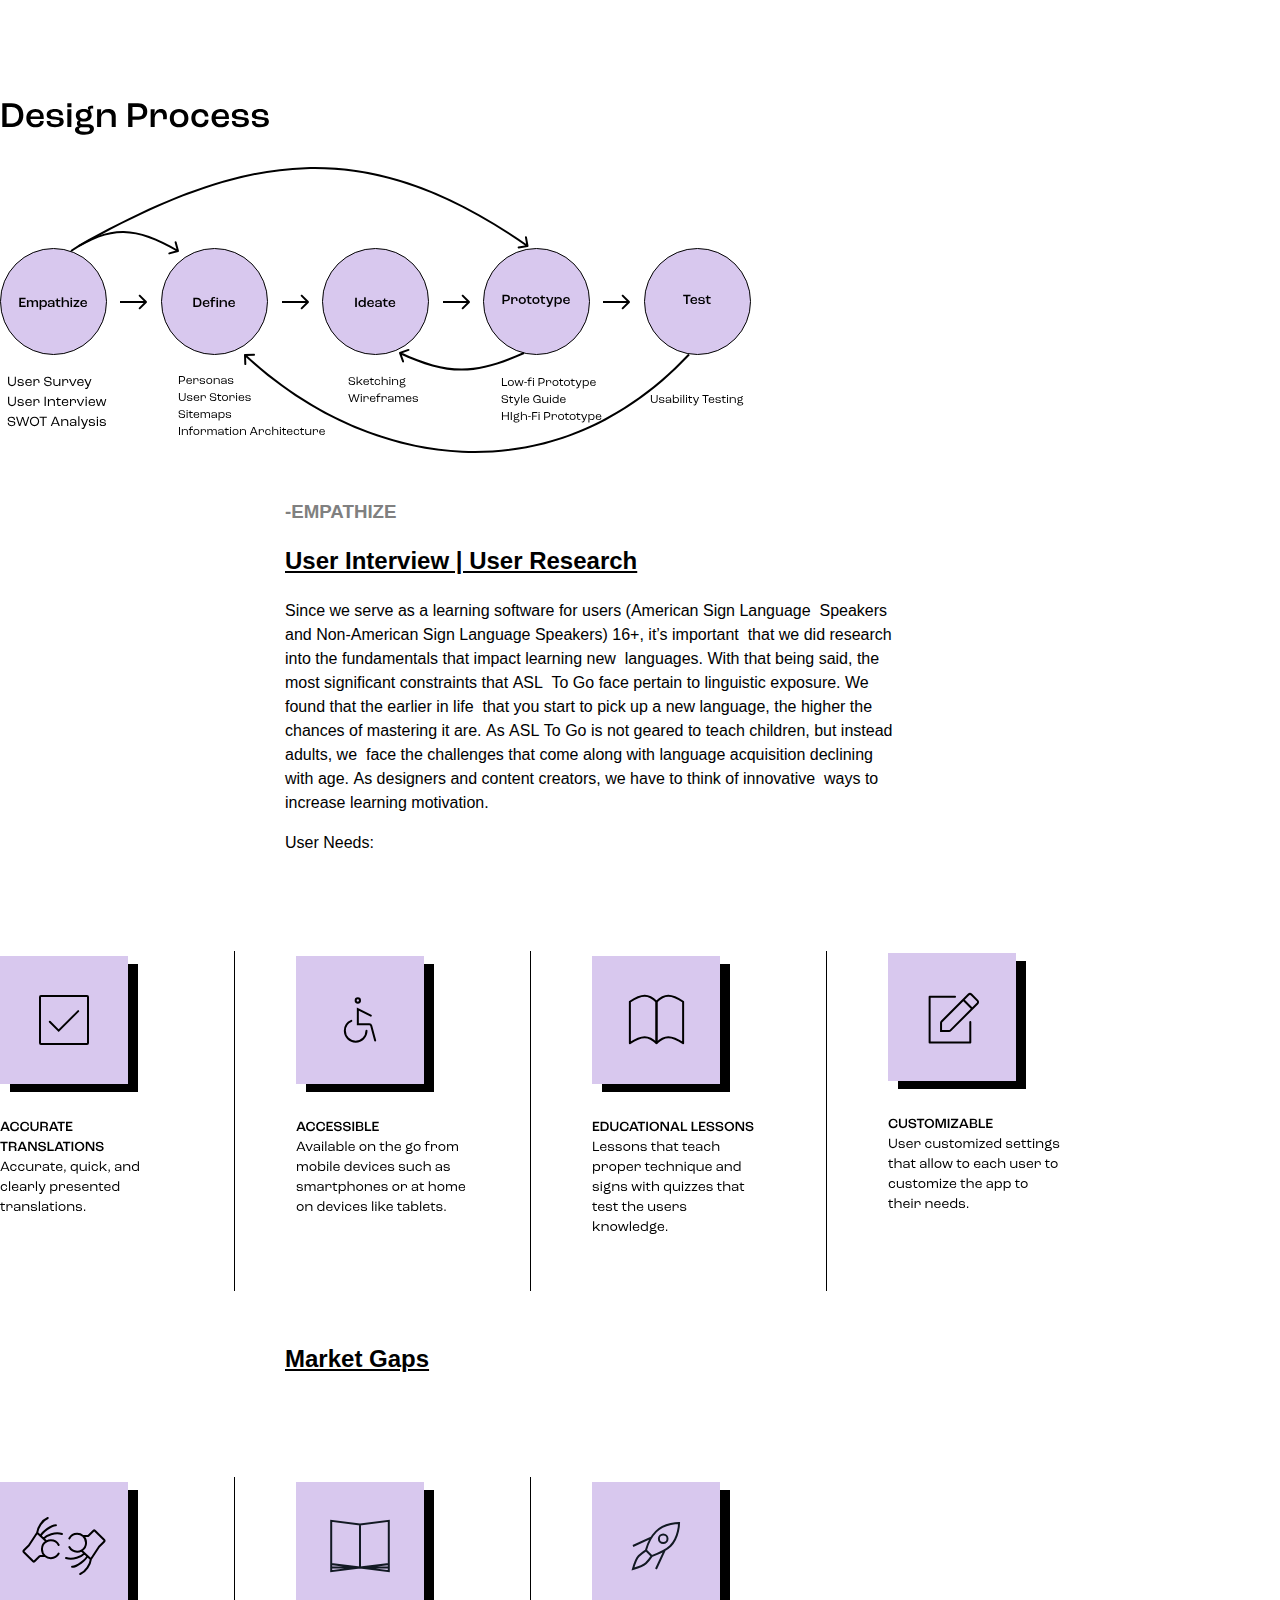
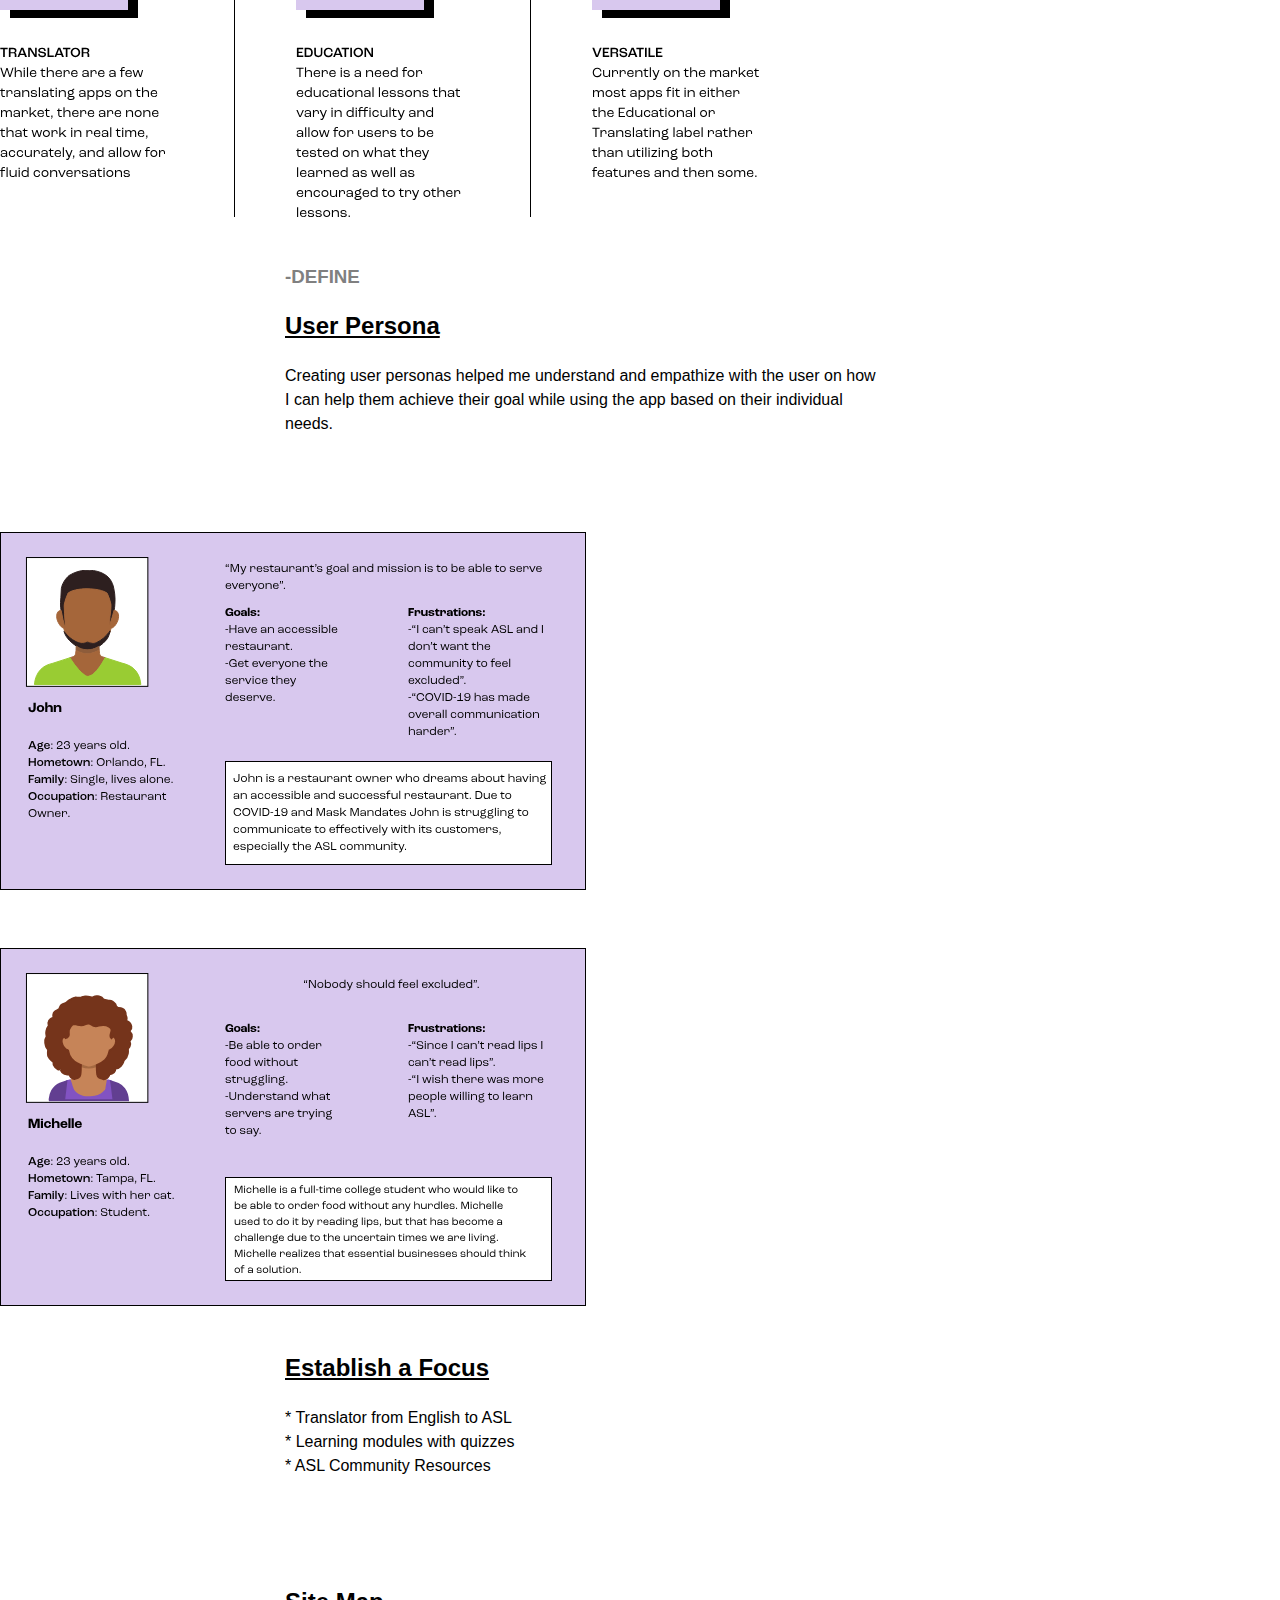
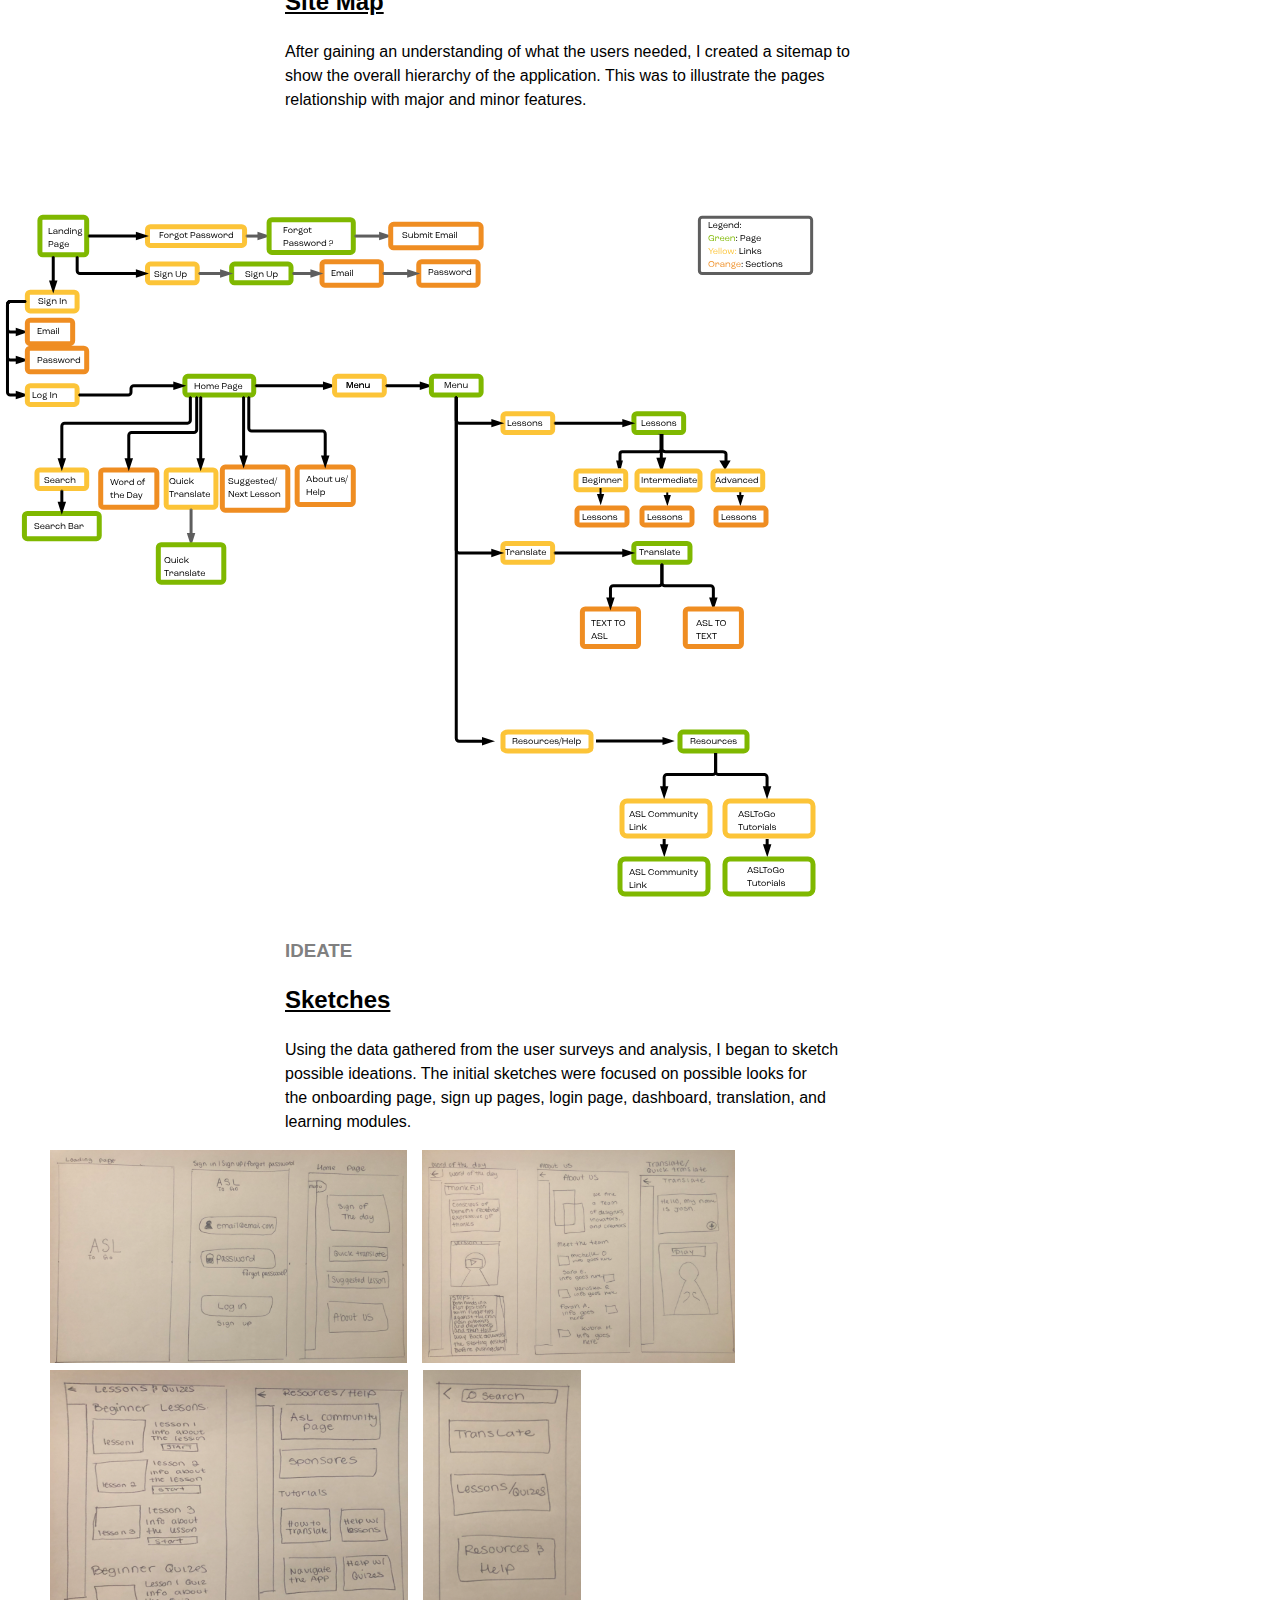
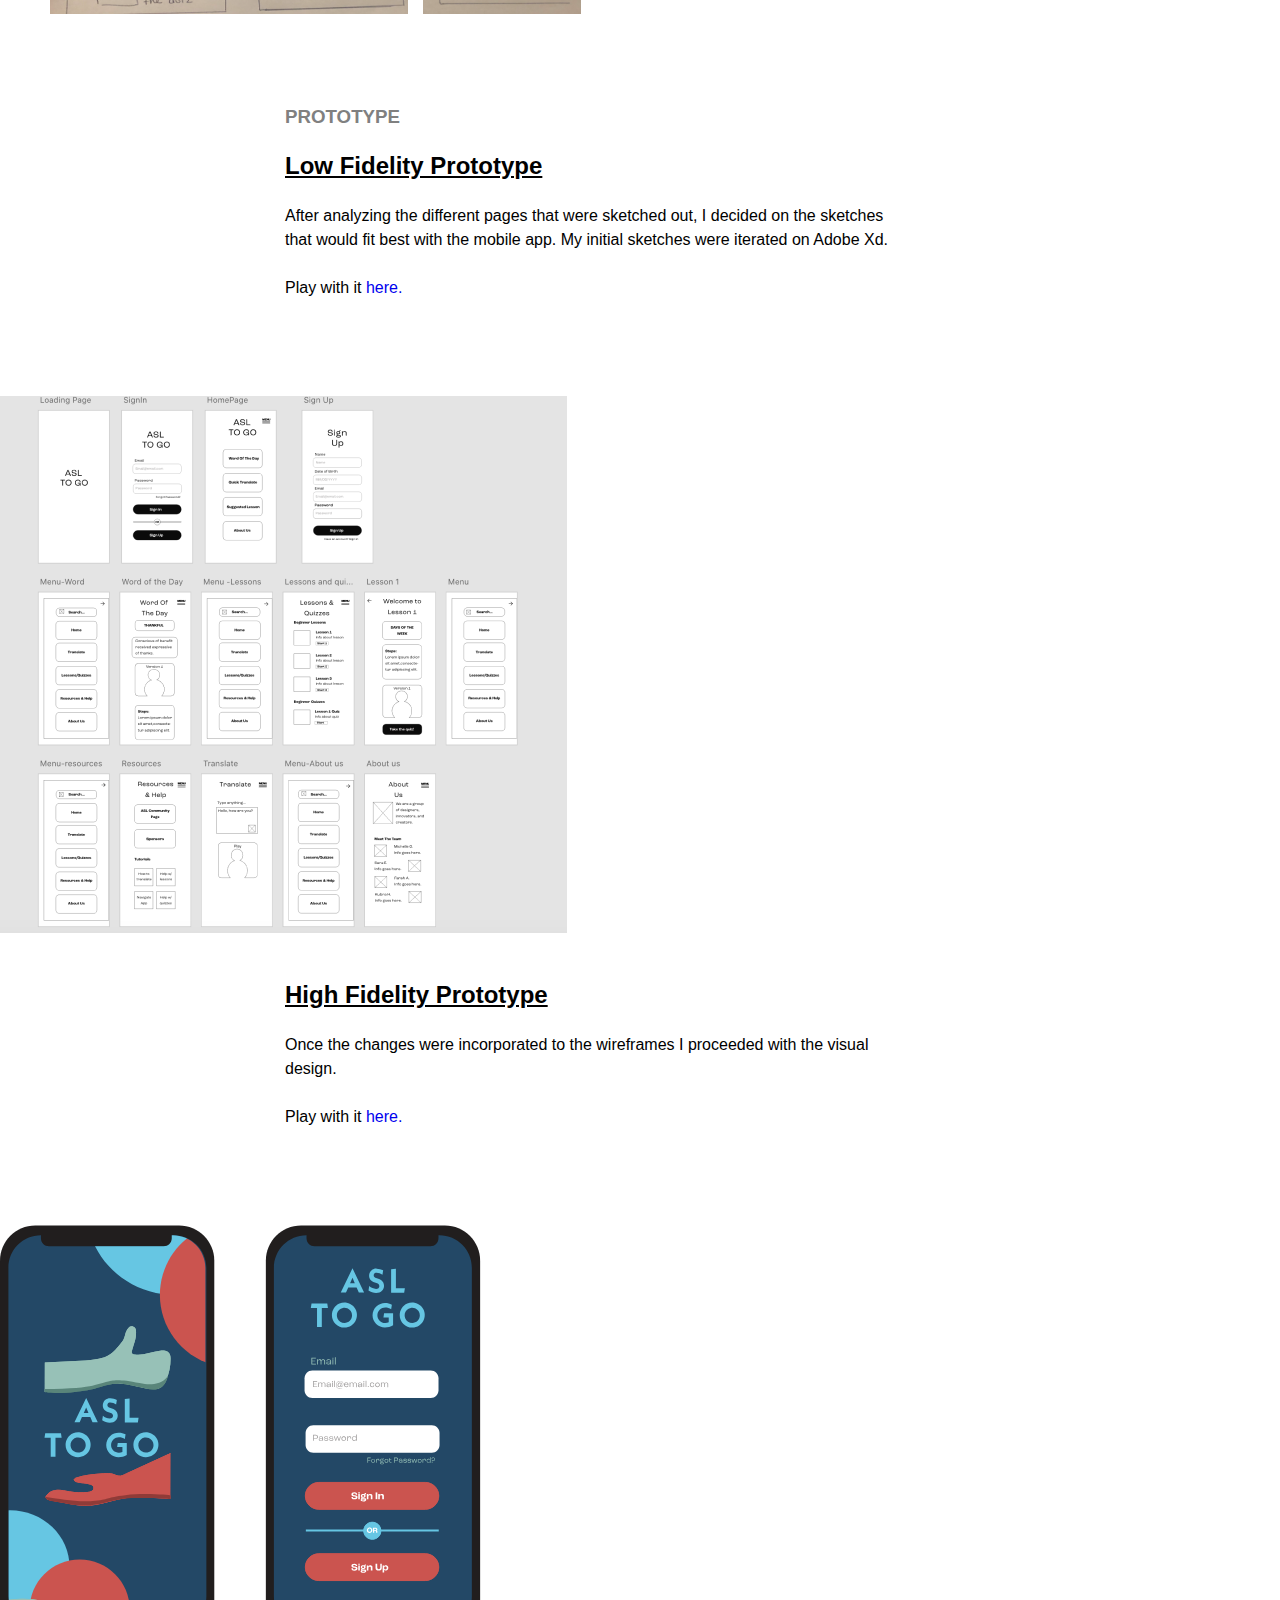
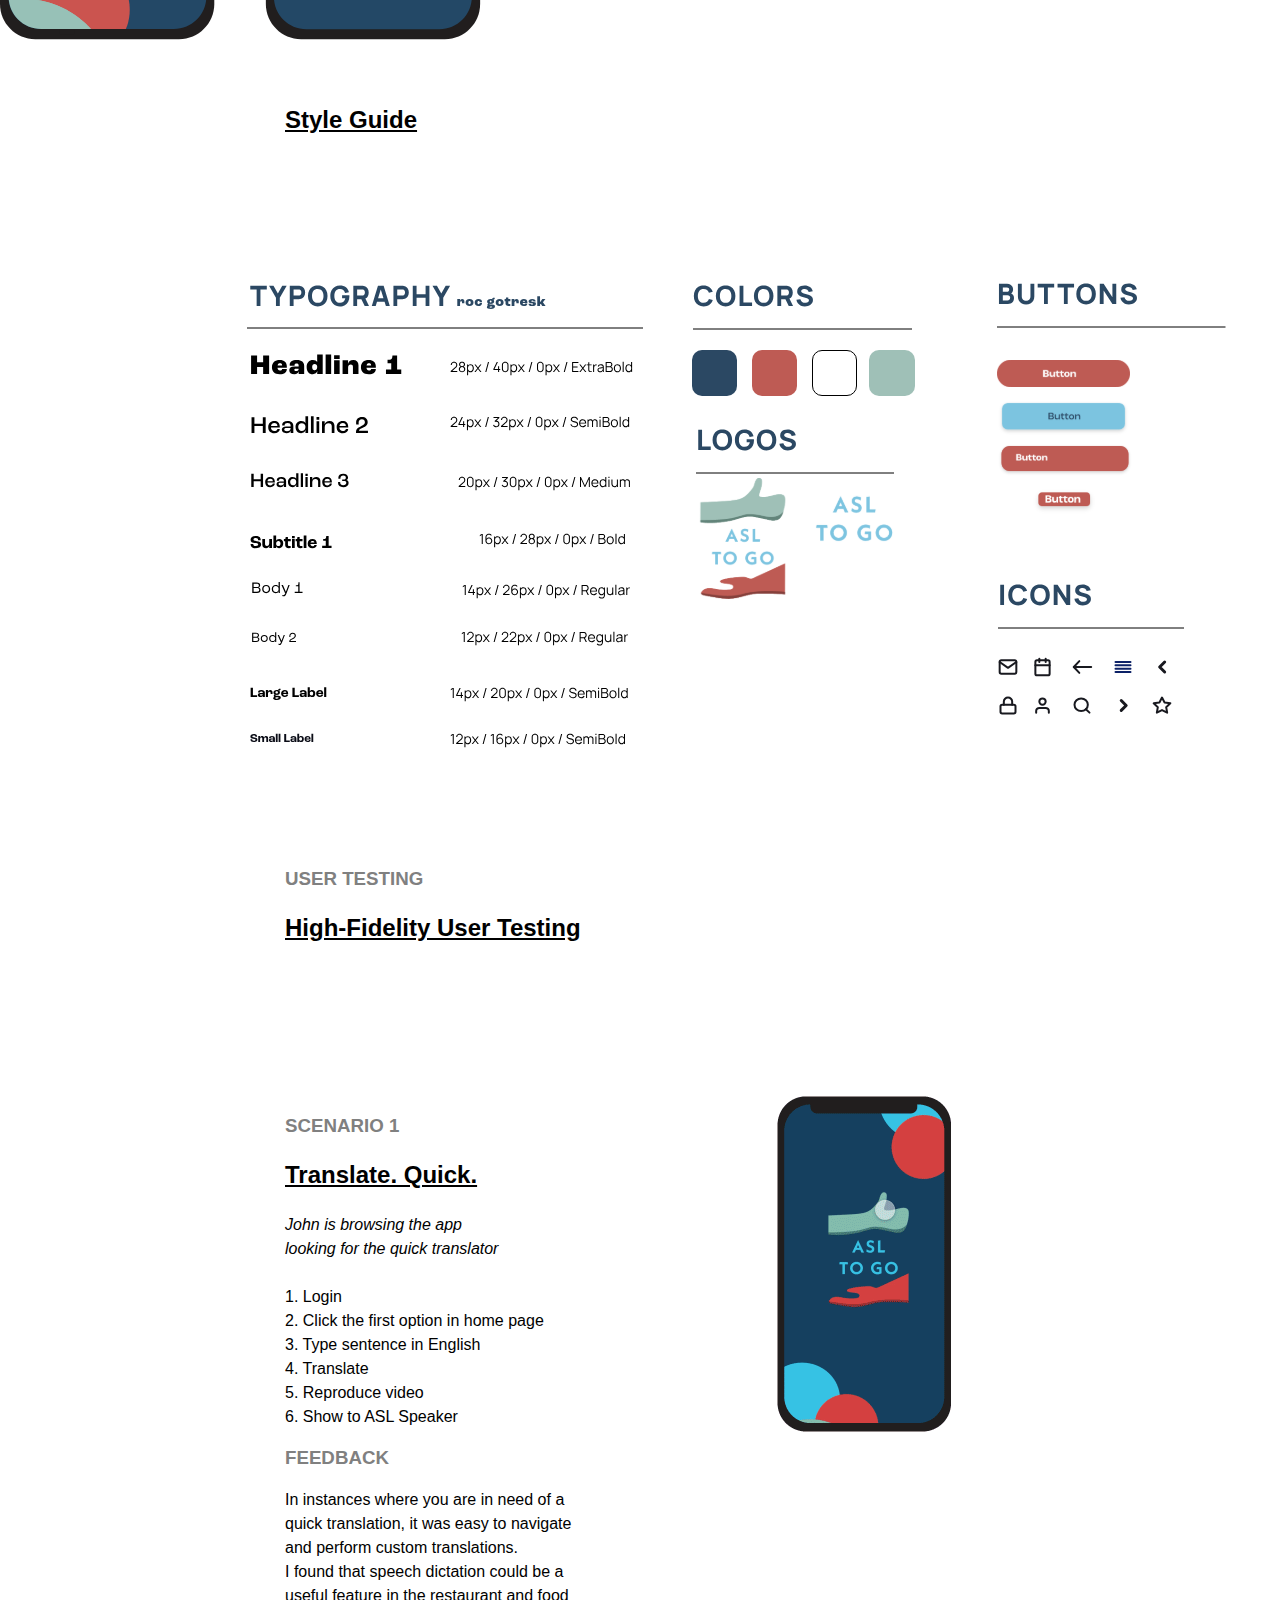
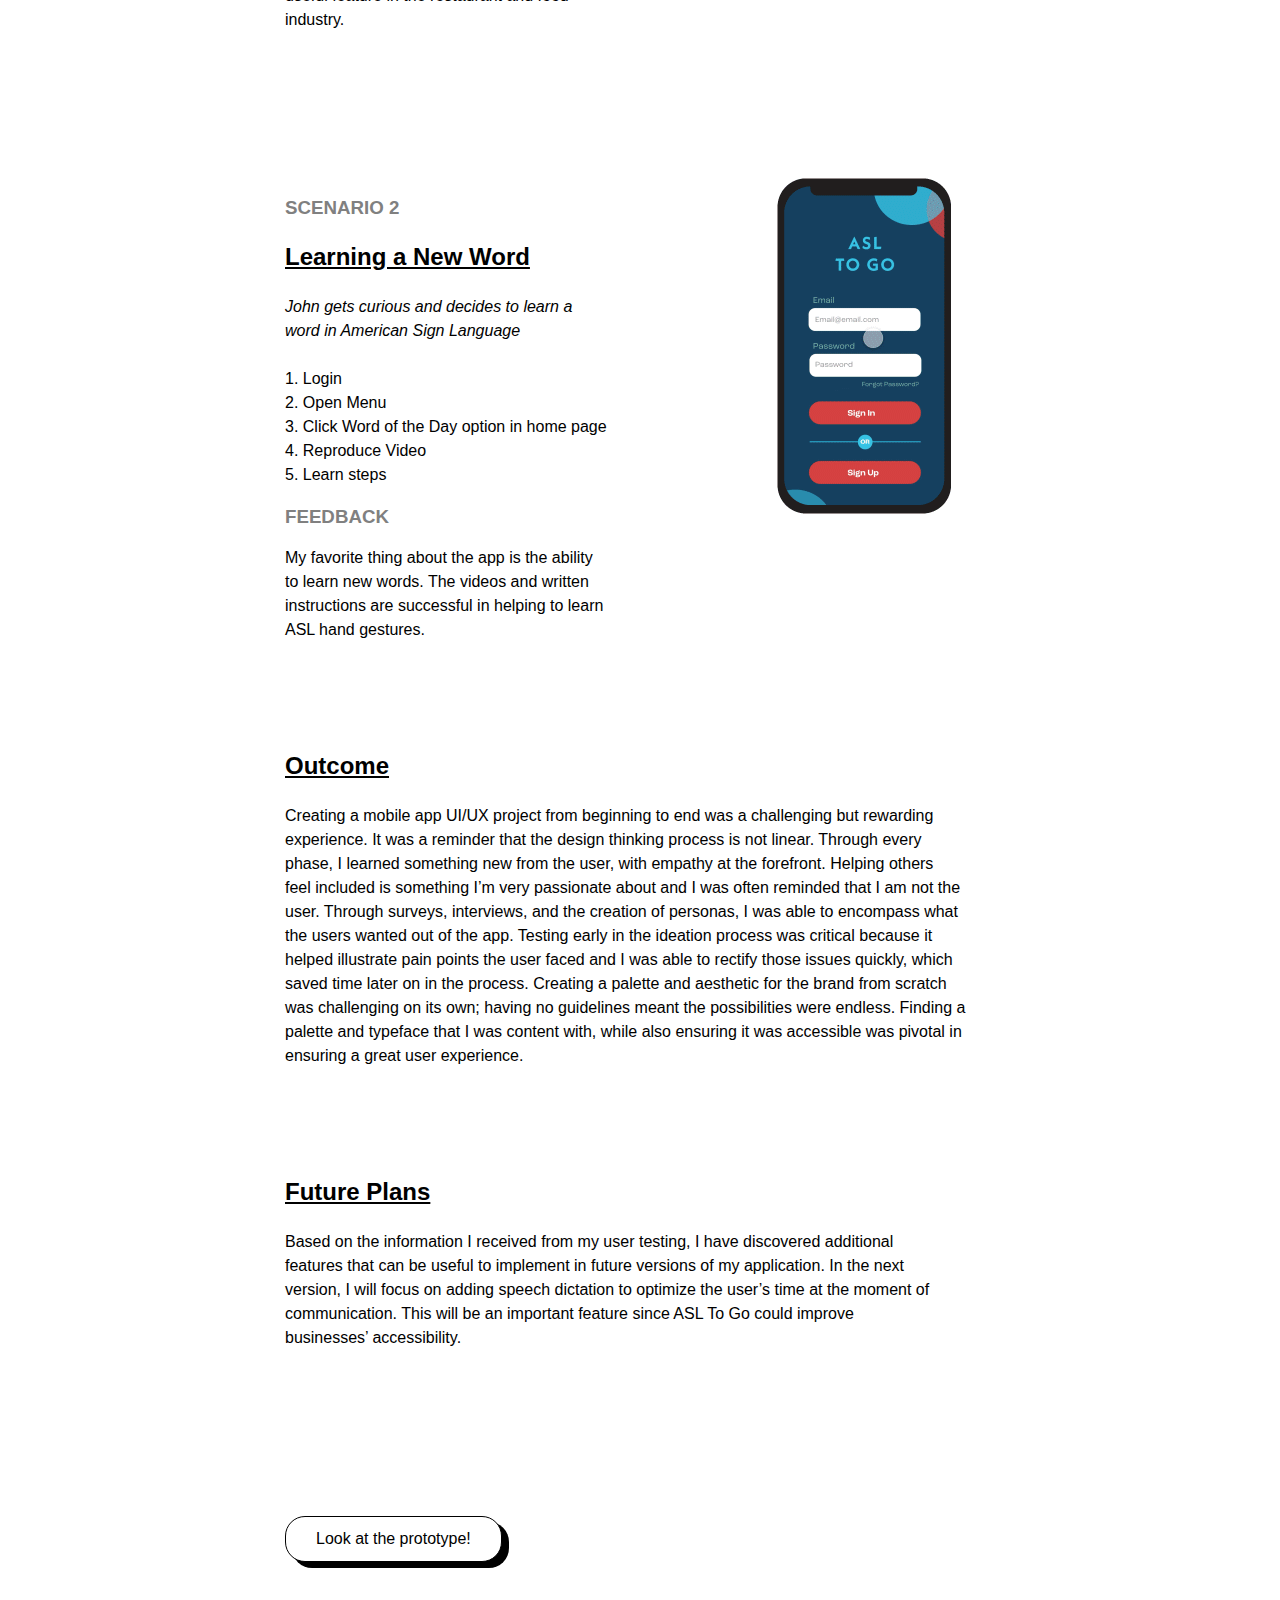
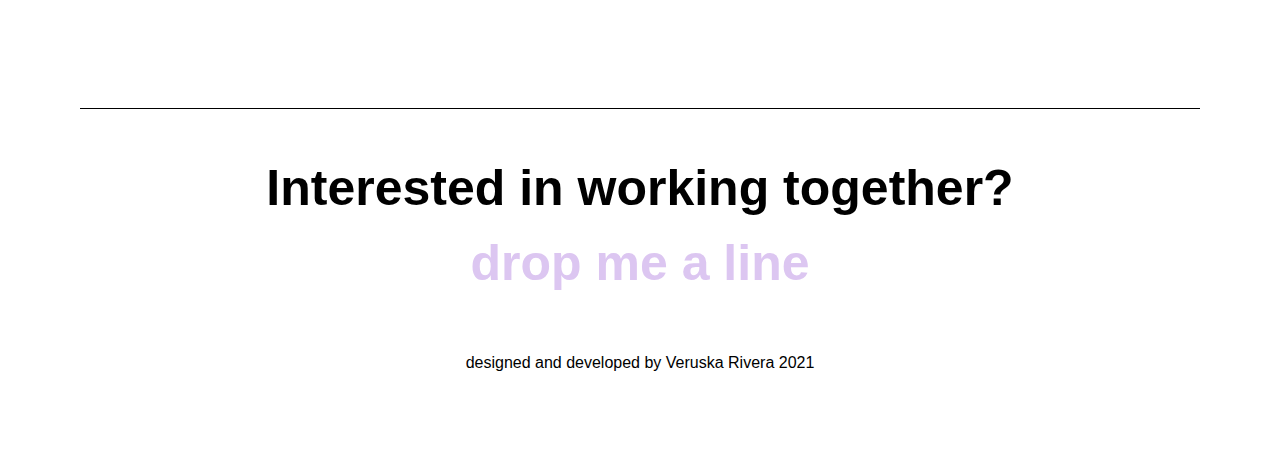
==== commit b5b8dee1: "update" ====
--- a/asl.html
+++ b/asl.html
@@ -130,12 +130,7 @@
   <section class="project" class="project">
     <div class="container">
       <div class="stepColumn margin">
-          <h3 class="stepName">SWOT Analysis</h3>
-         
-          <p class="stepDescription">
-           The gaps in the market:
-           </p>
-        
+          <h3 class="stepName">Market Gaps</h3>    
         </div>
       </div>
   </section>
@@ -224,7 +219,7 @@
         <h3 class="stepName"> Low Fidelity Prototype</h3>
         <p class="stepDescription">
           After analyzing the different pages that were sketched out, I decided on the sketches<br> that 
-           would fit best with the mobile app. My initial sketches were iterated on Adobe Xd.<br> Play with it  <a target="_blank"
+           would fit best with the mobile app. My initial sketches were iterated on Adobe Xd.<br><br> Play with it  <a target="_blank"
            href="https://xd.adobe.com/view/6a375e46-8987-4702-a578-d9b315b2b215-3f64/?fullscreen">here.</a>
         </p>
       </div>
@@ -237,7 +232,7 @@
       <div class="stepColumn margin">
         <h3 class="stepName"> High Fidelity Prototype</h3>
         <p class="stepDescription">
-          Once the changes were incorporated to the wireframes I proceeded with the visual <br>design. Play with it <a target="_blank"
+          Once the changes were incorporated to the wireframes I proceeded with the visual <br>design. <br> <br>Play with it <a target="_blank"
            href="https://xd.adobe.com/view/b3258a42-91f8-4589-55b3-c0dfbe02820e-c514/">here.</a>
         </p>
       </div>
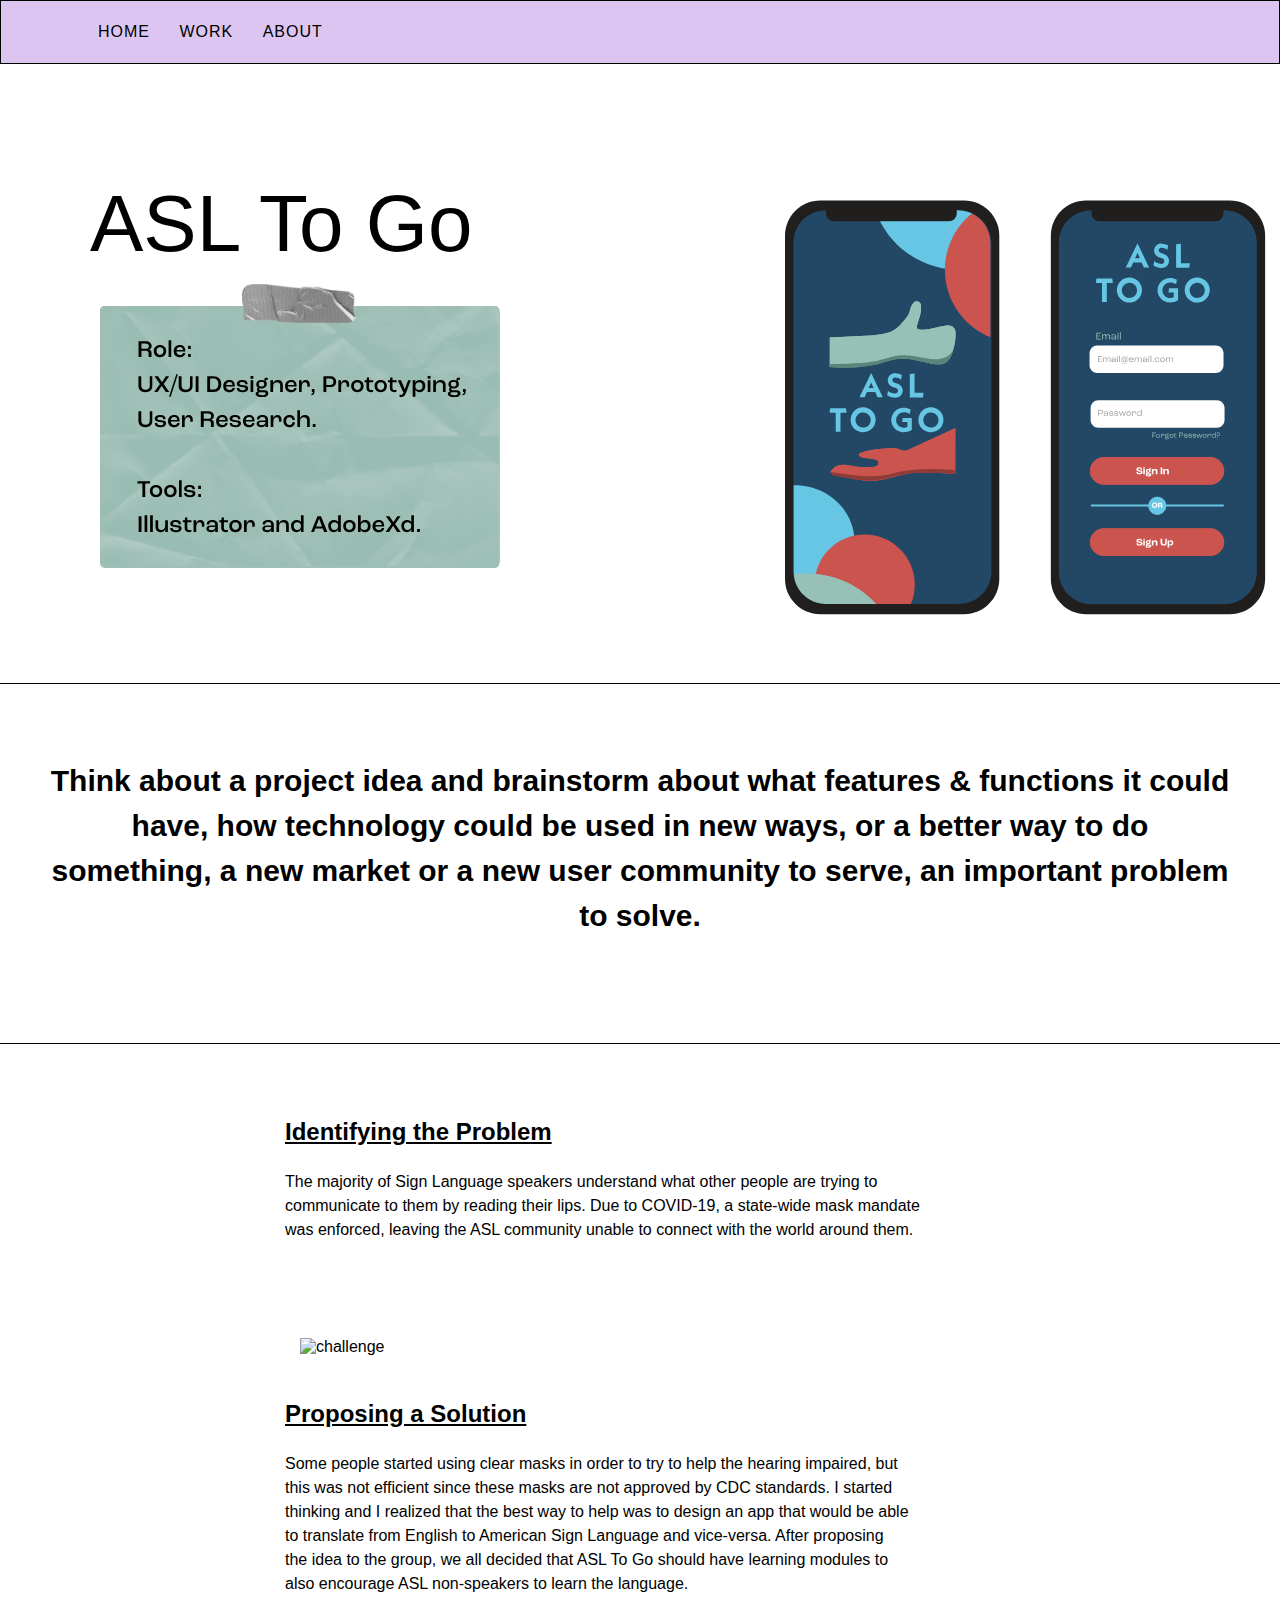
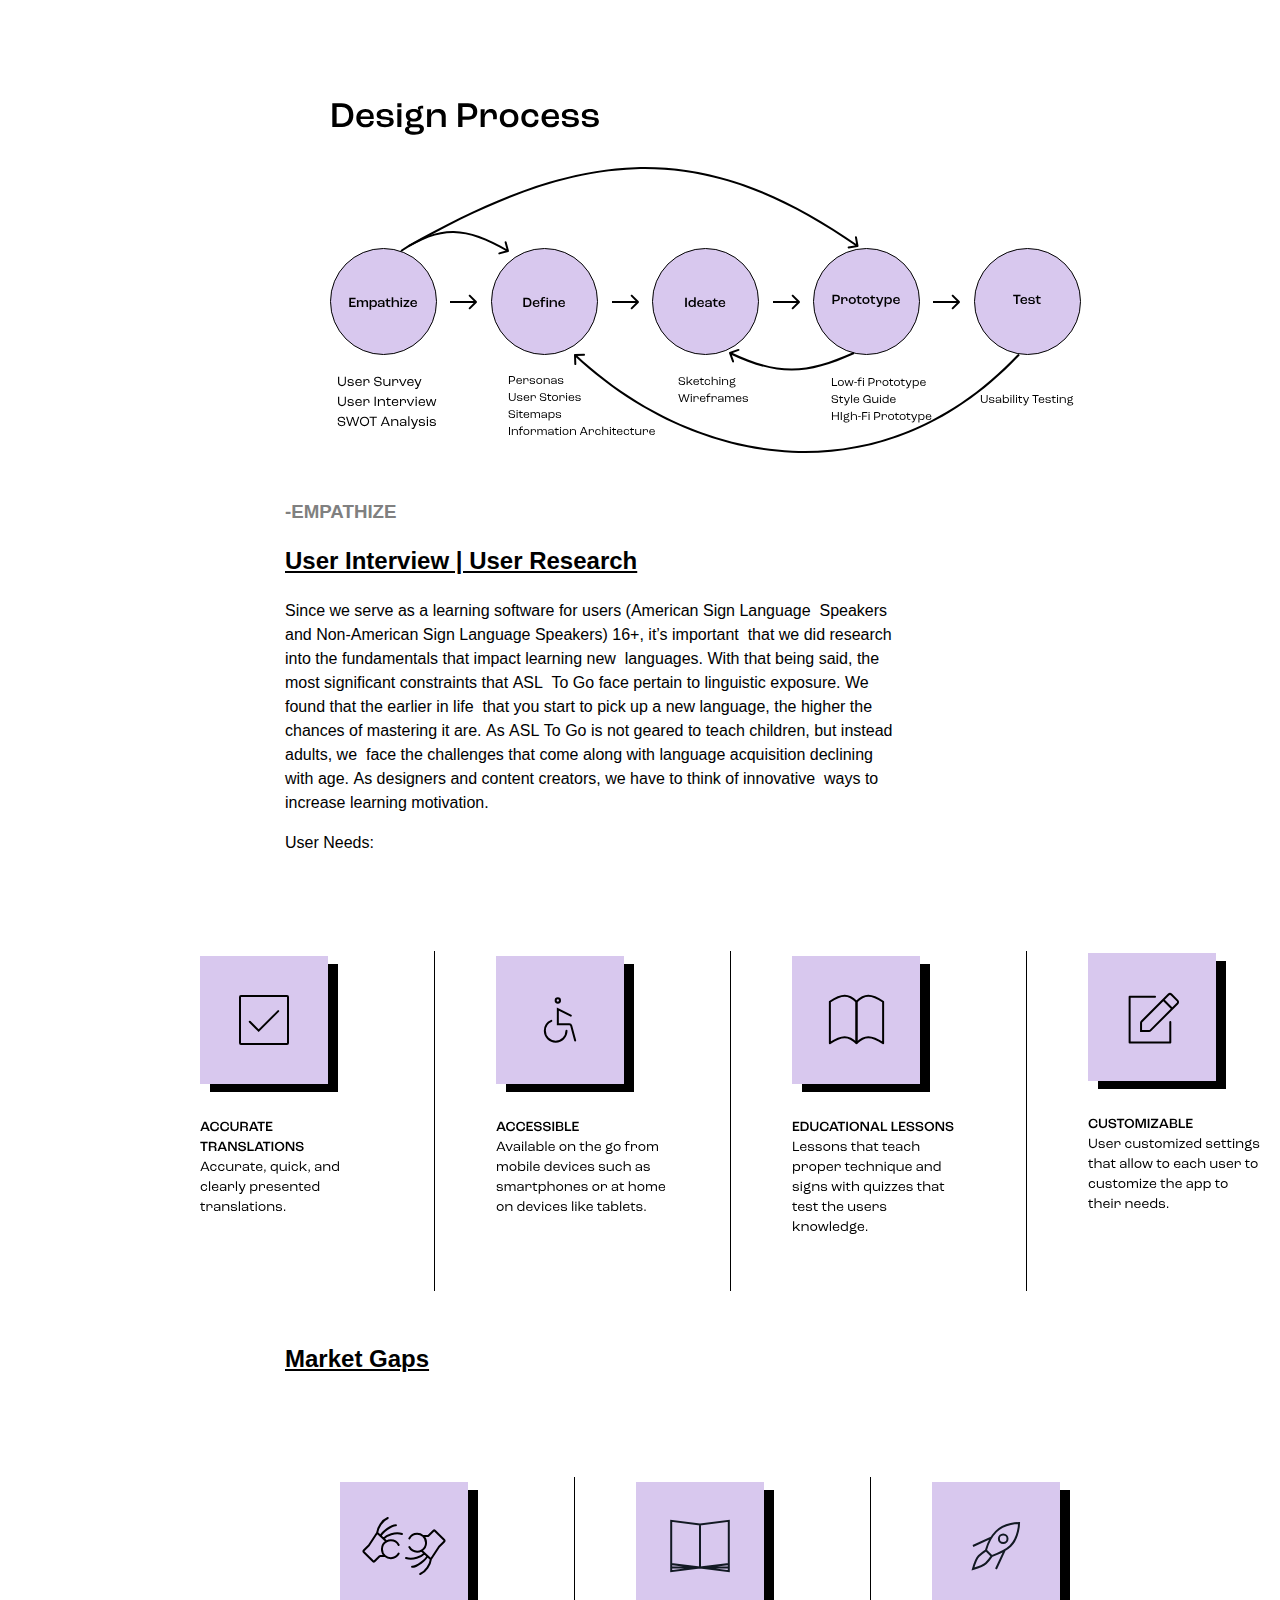
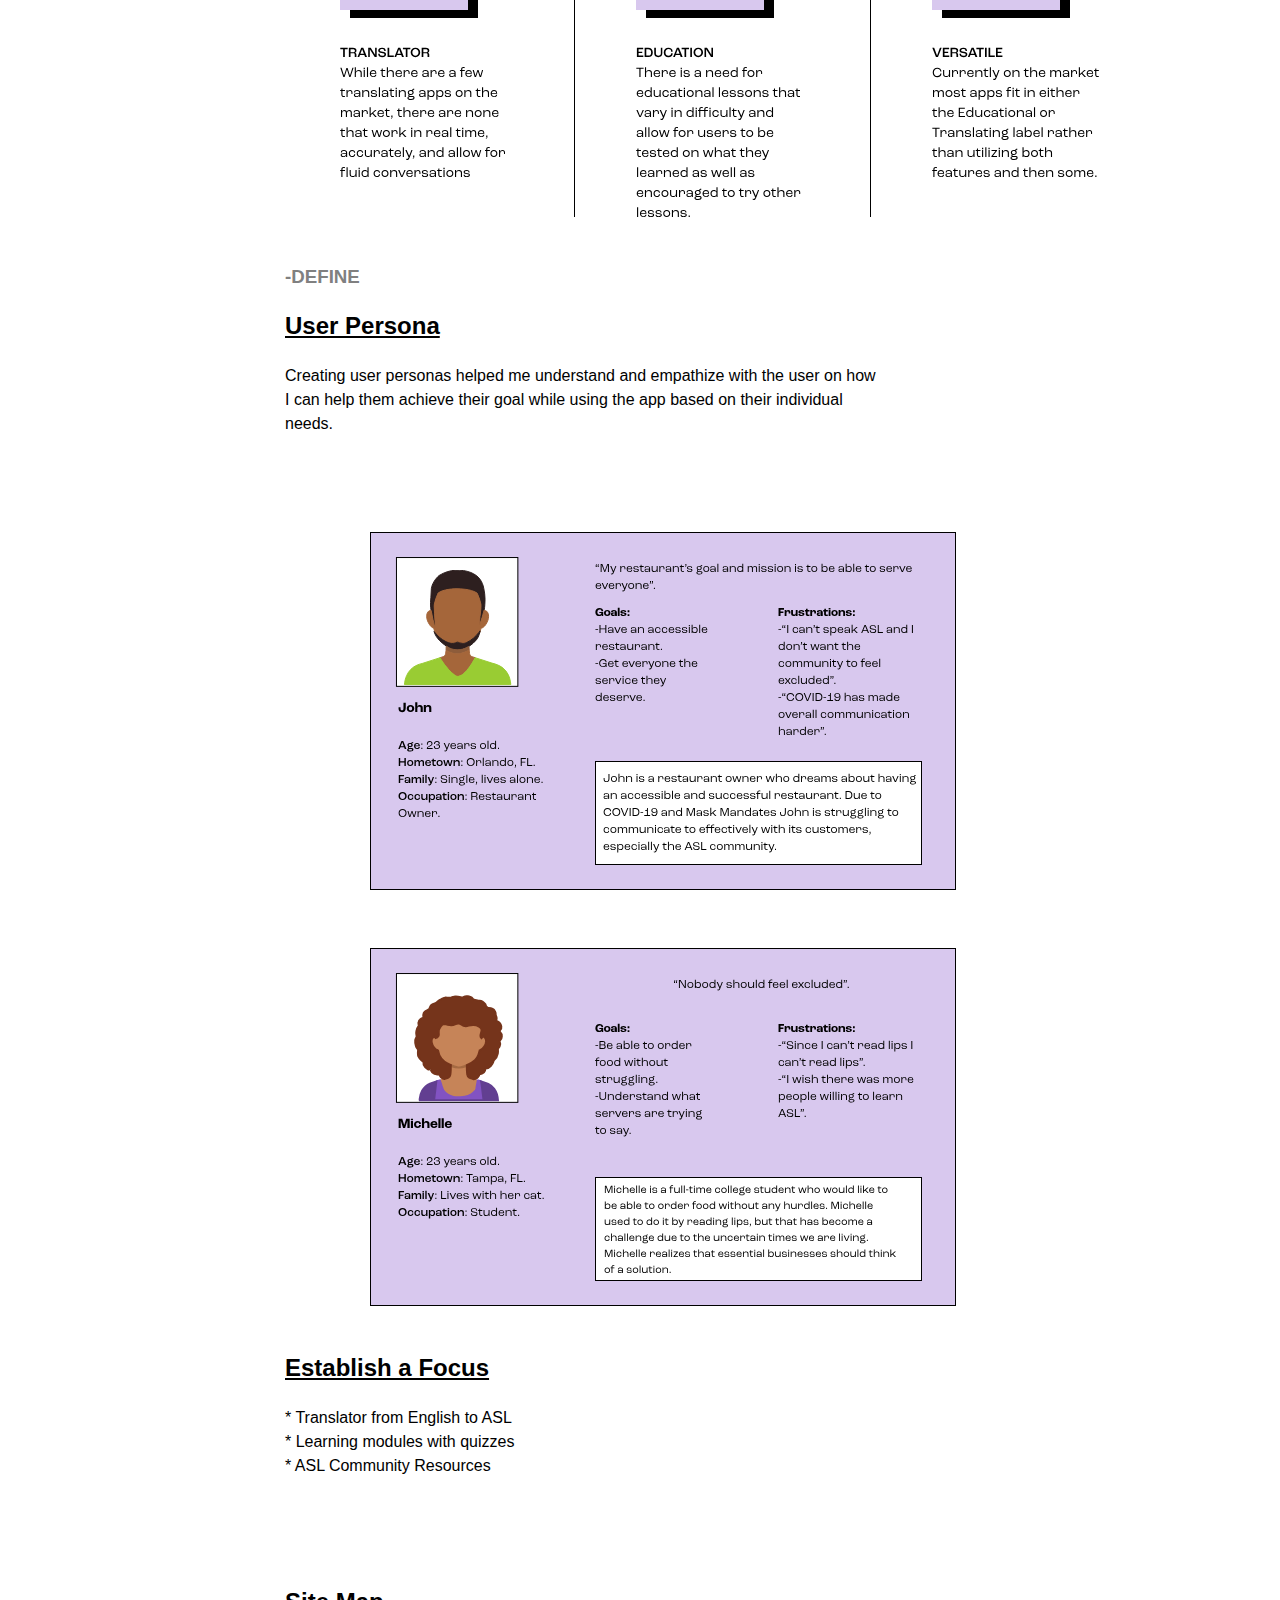
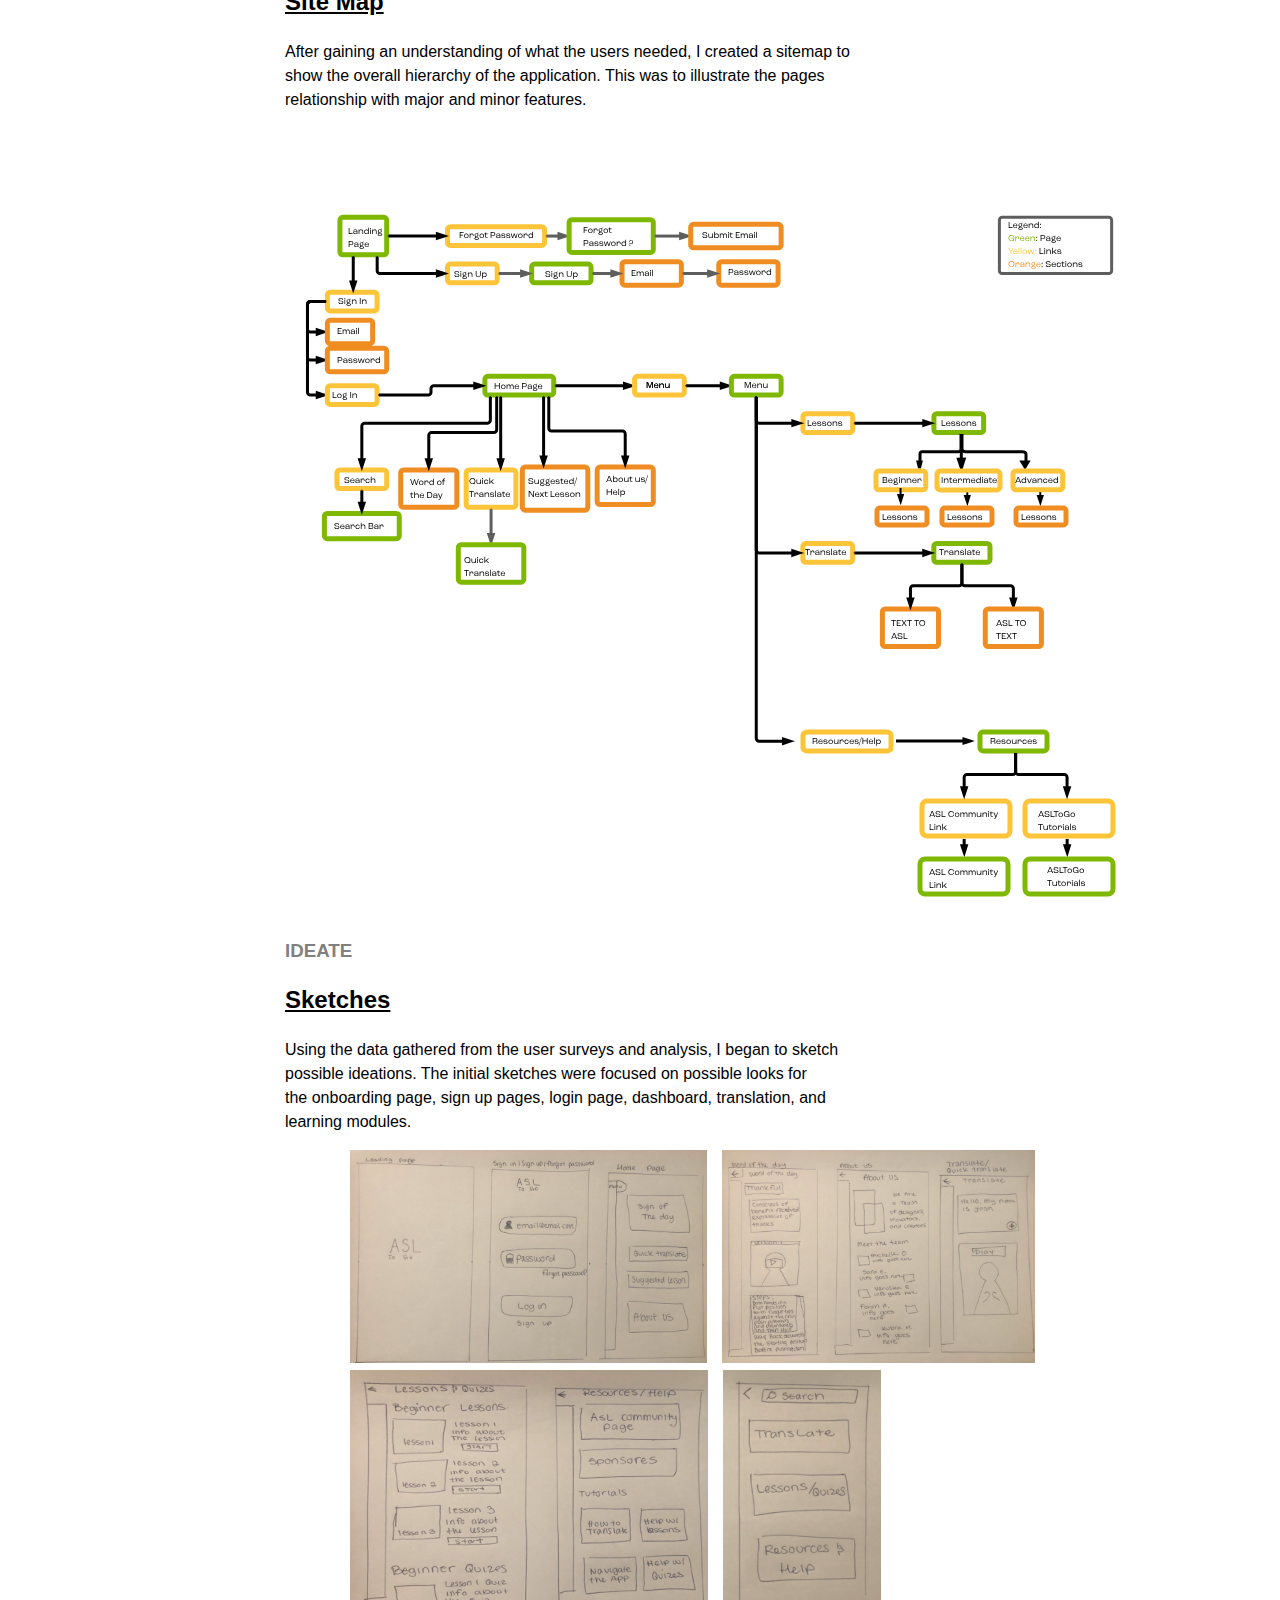
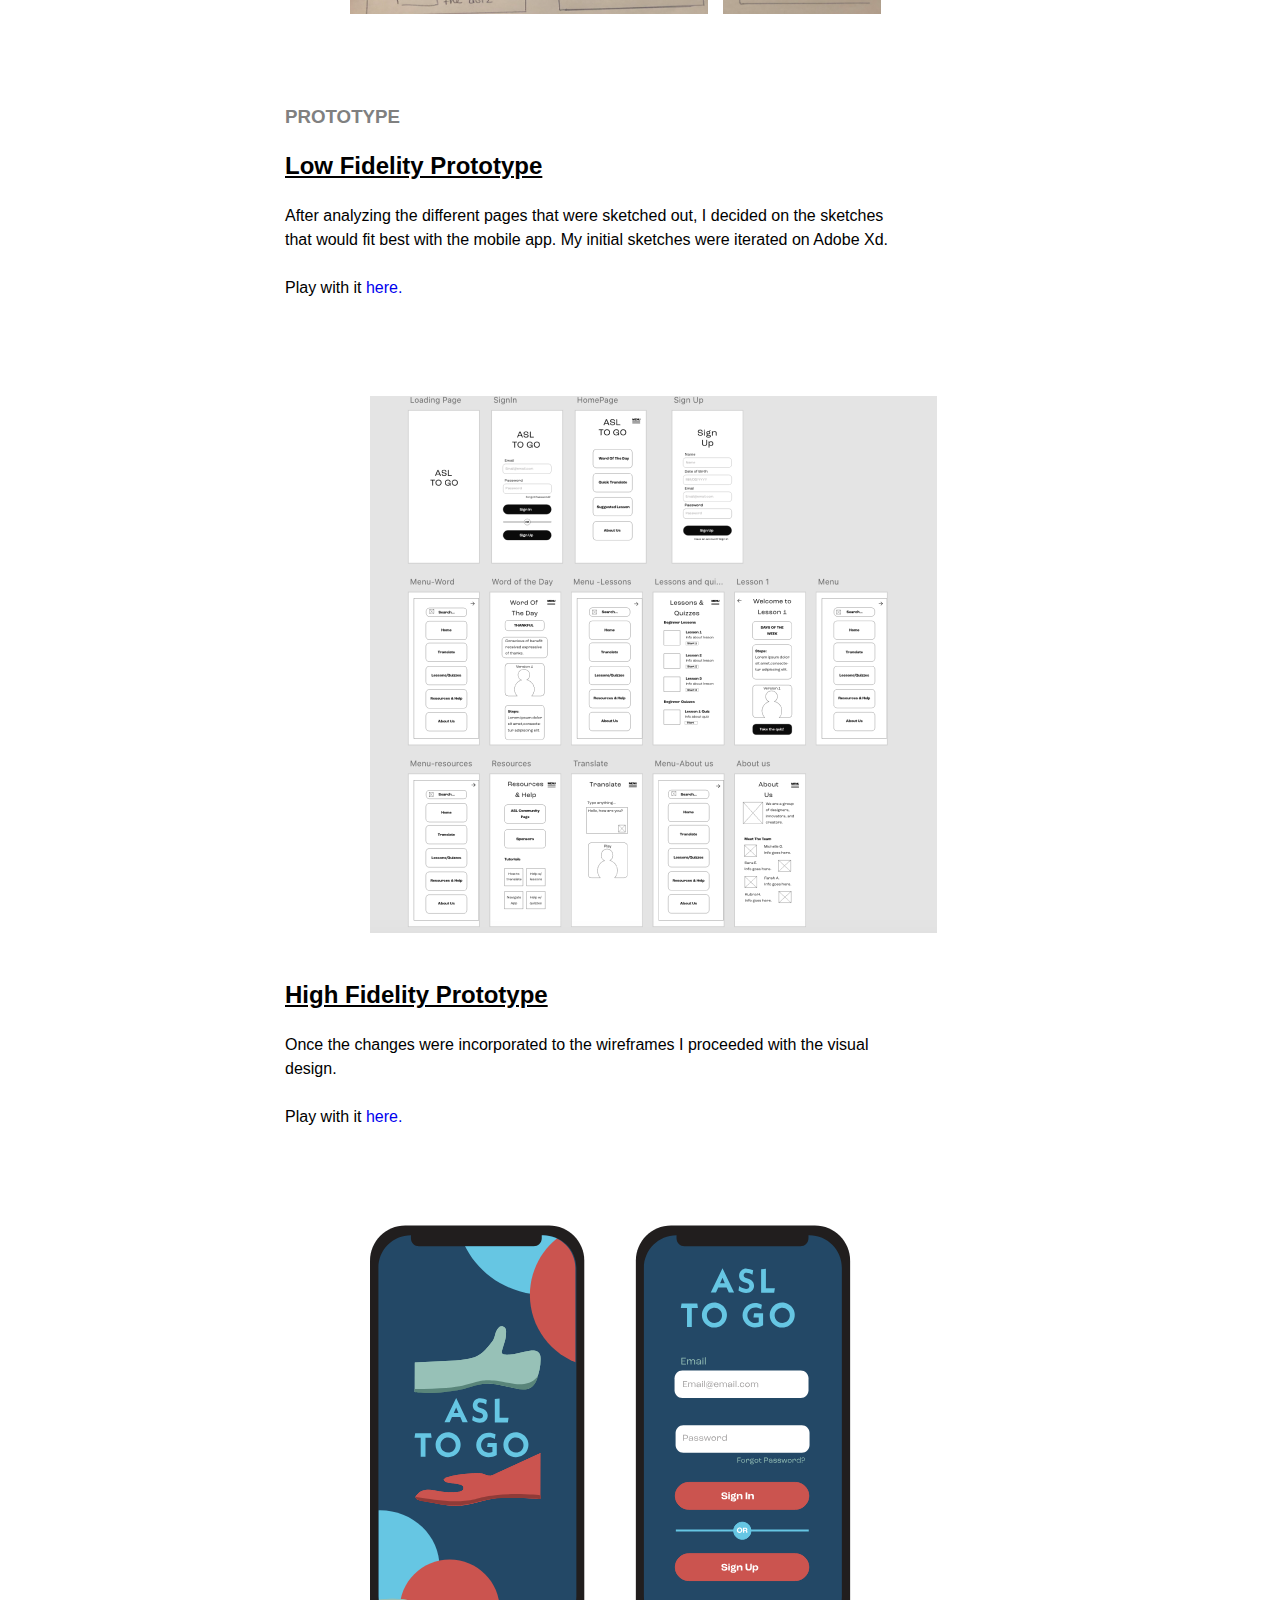
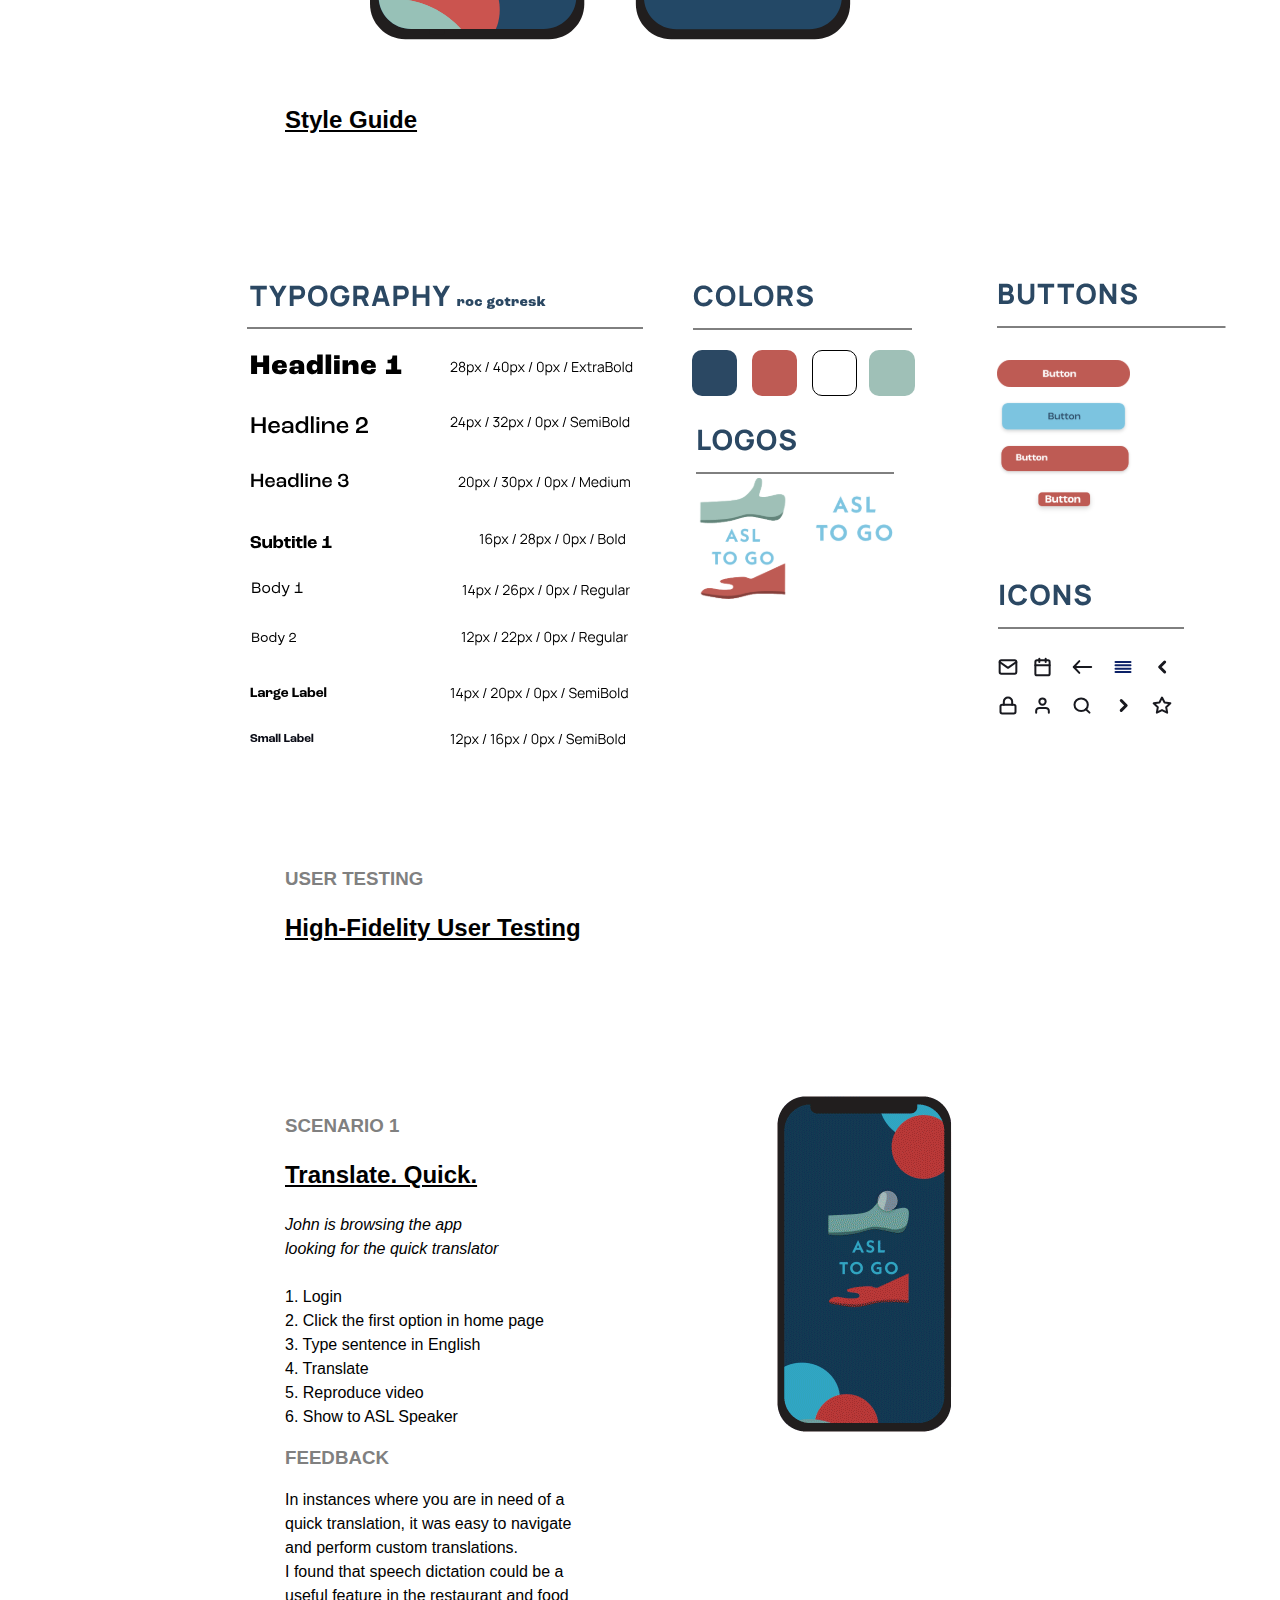
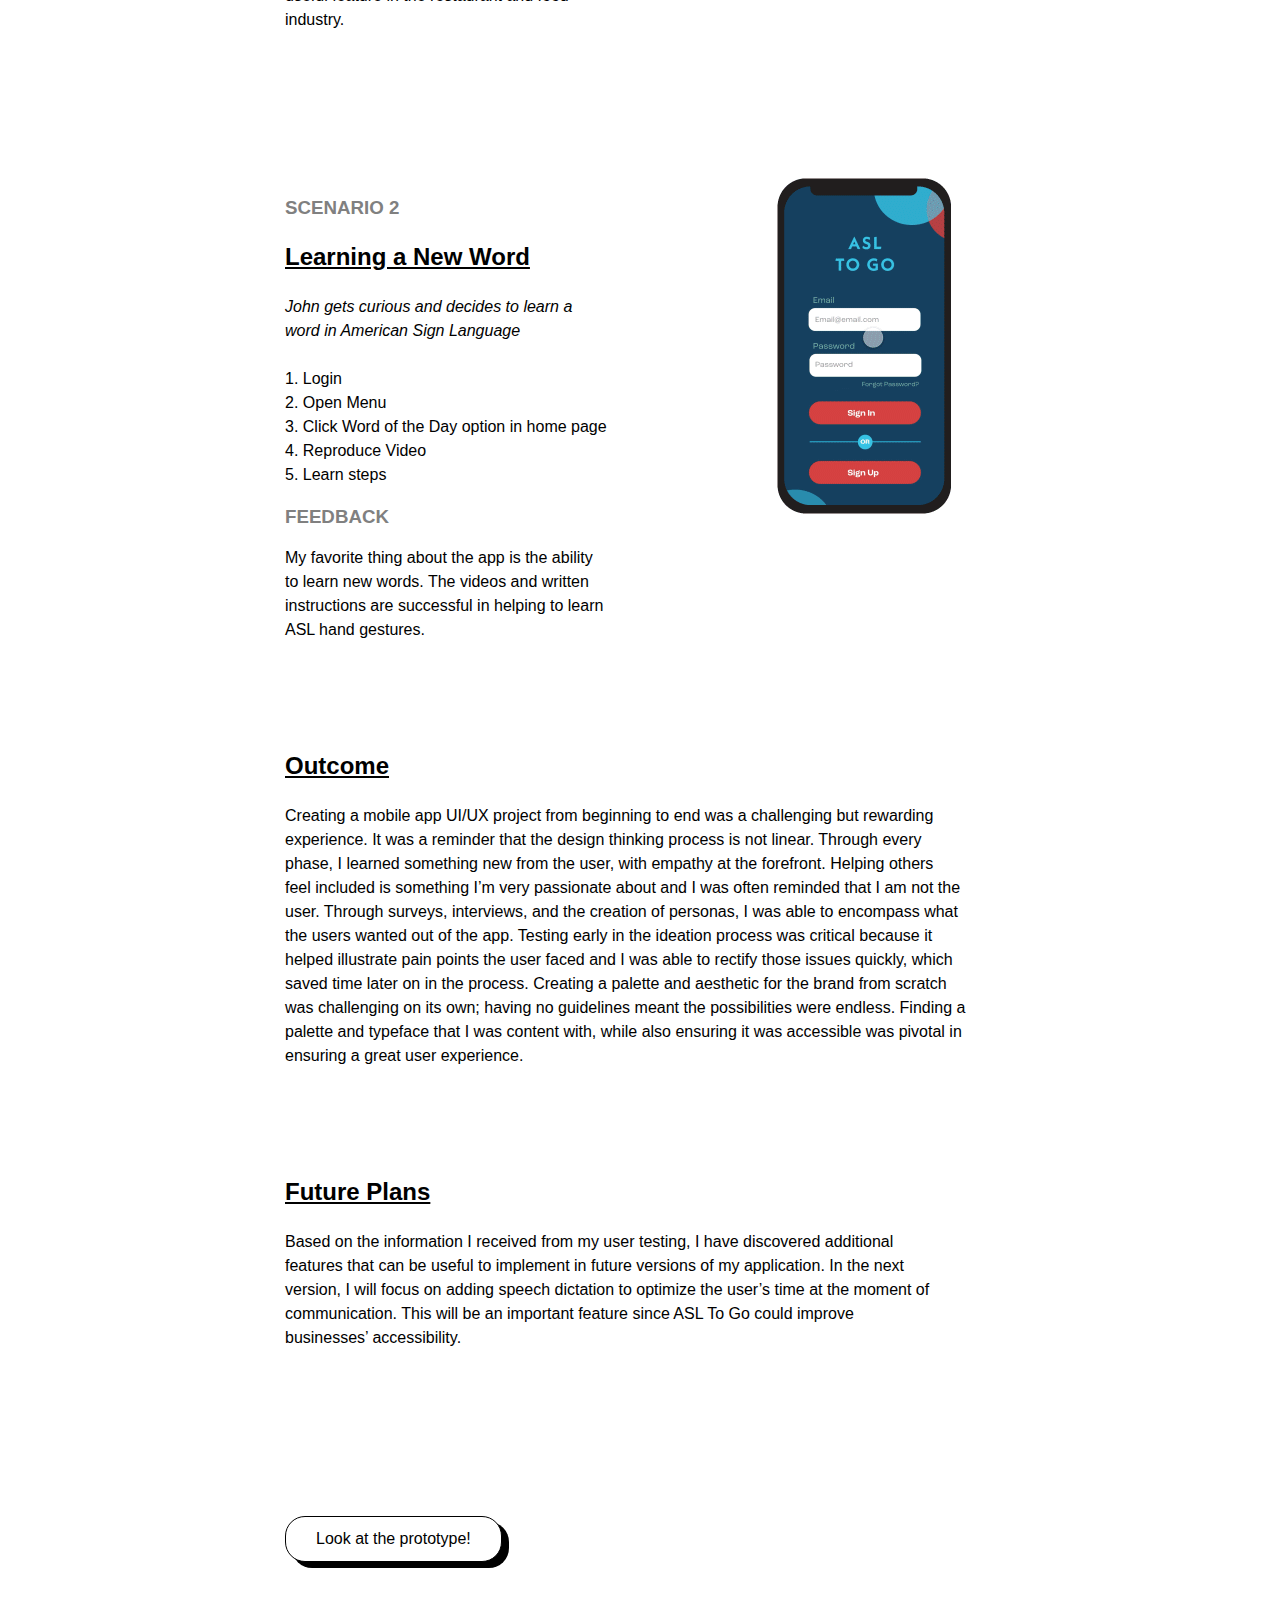
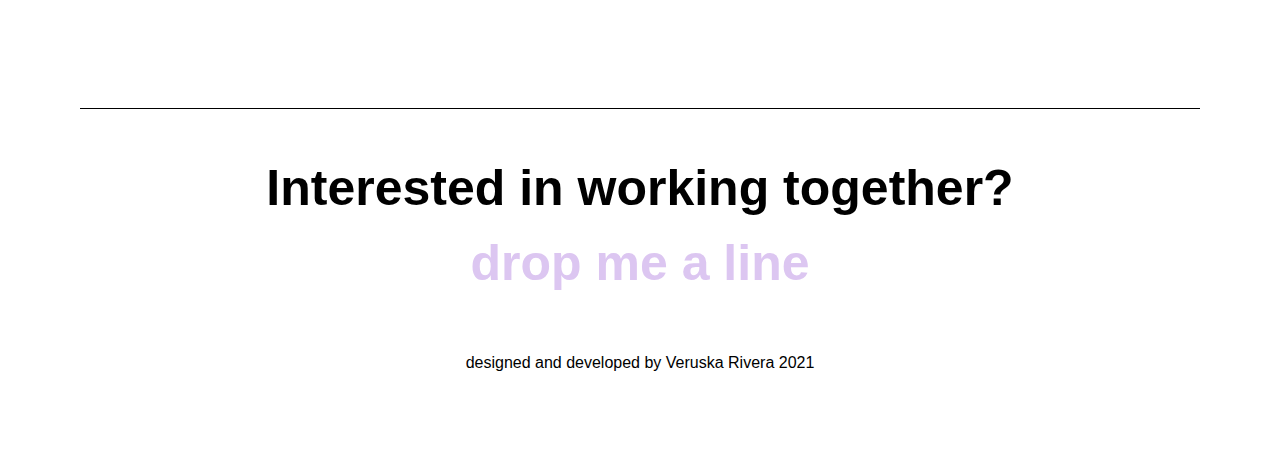
==== commit 3d571da2: "update" ====
--- a/asl.html
+++ b/asl.html
@@ -125,7 +125,7 @@
       </div>
     </div>
   </section>
-  <img src="img/needsASL.svg" alt="designprocess" class="designprocess" /> 
+  <img src="img/needsASL.svg" alt="designprocess" class="designprocess needs" /> 
   
   <section class="project" class="project">
     <div class="container">
@@ -135,7 +135,7 @@
       </div>
   </section>
 
-  <img src="img/GapsASL.svg" alt="designprocess" class="designprocess" /> 
+  <img src="img/GapsASL.svg" alt="designprocess" class="designprocess gaps" /> 
 
   <section class="project" class="project">
     <div class="container">
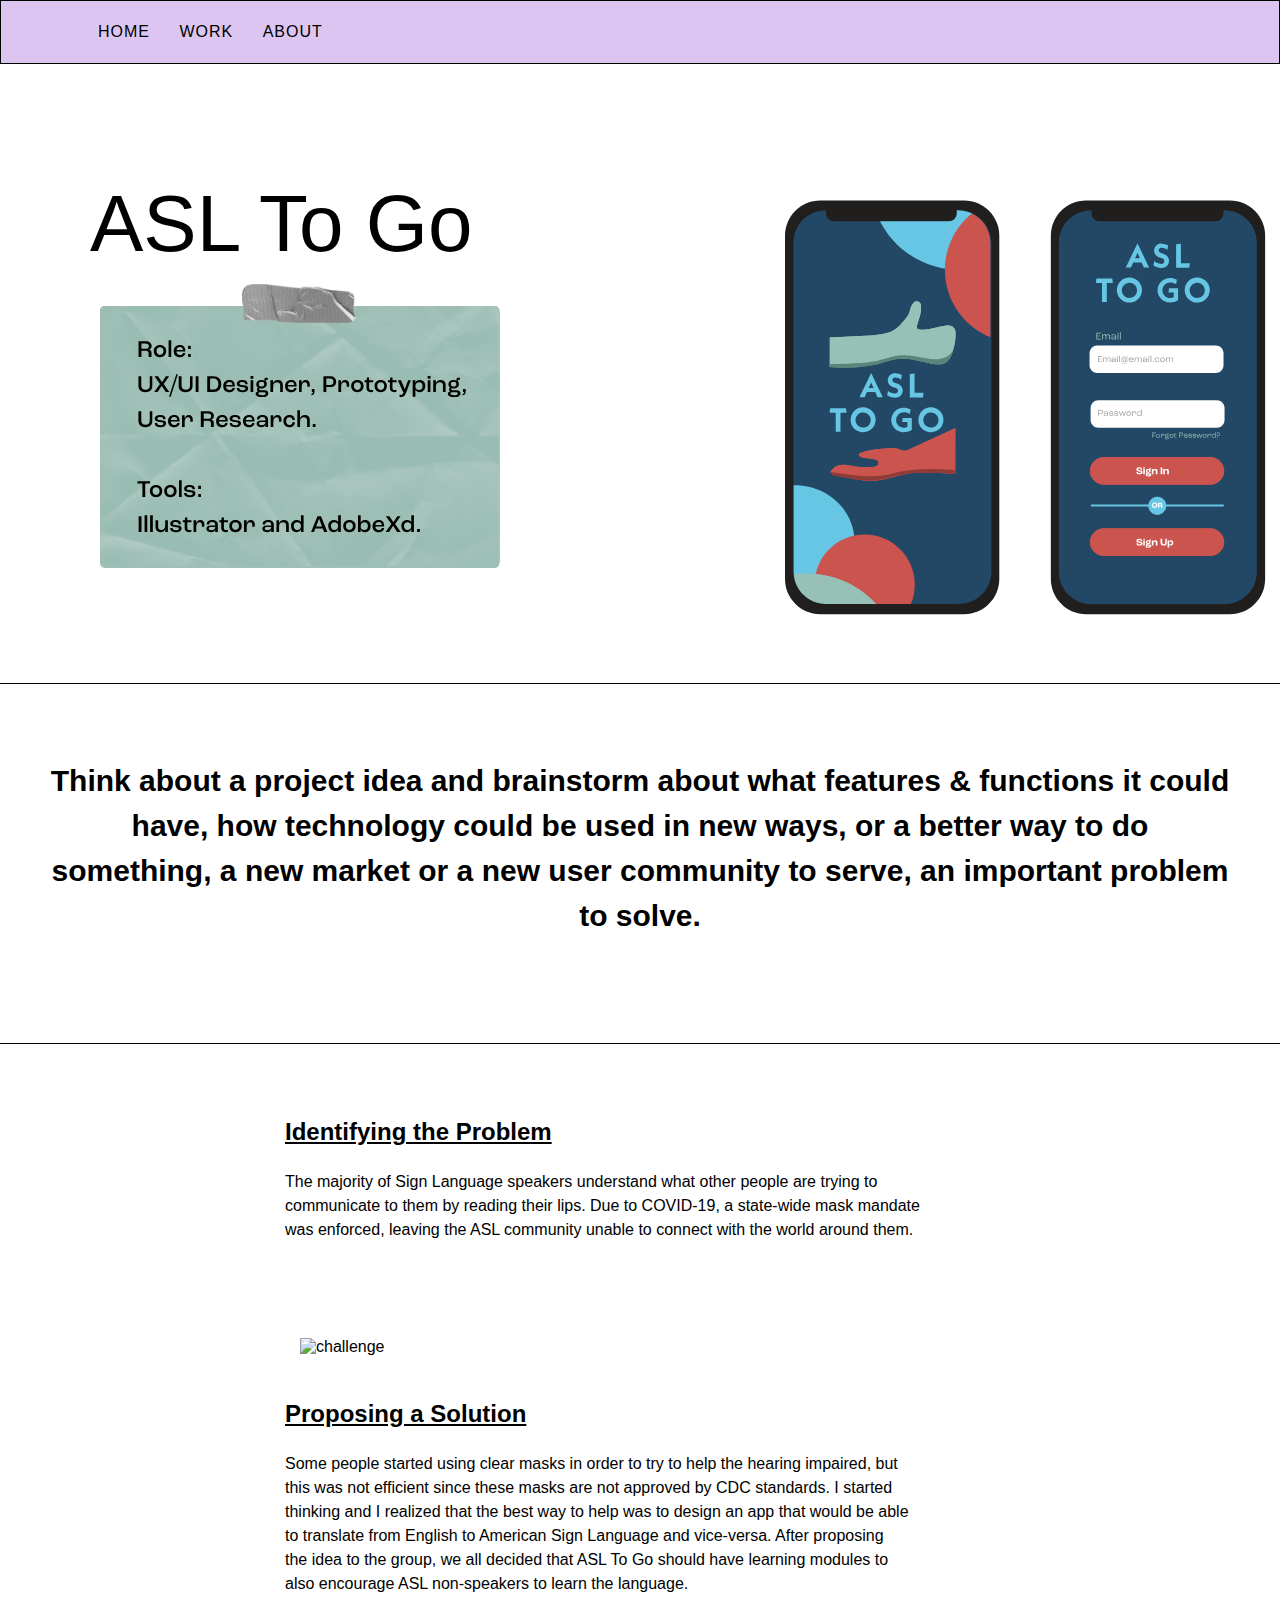
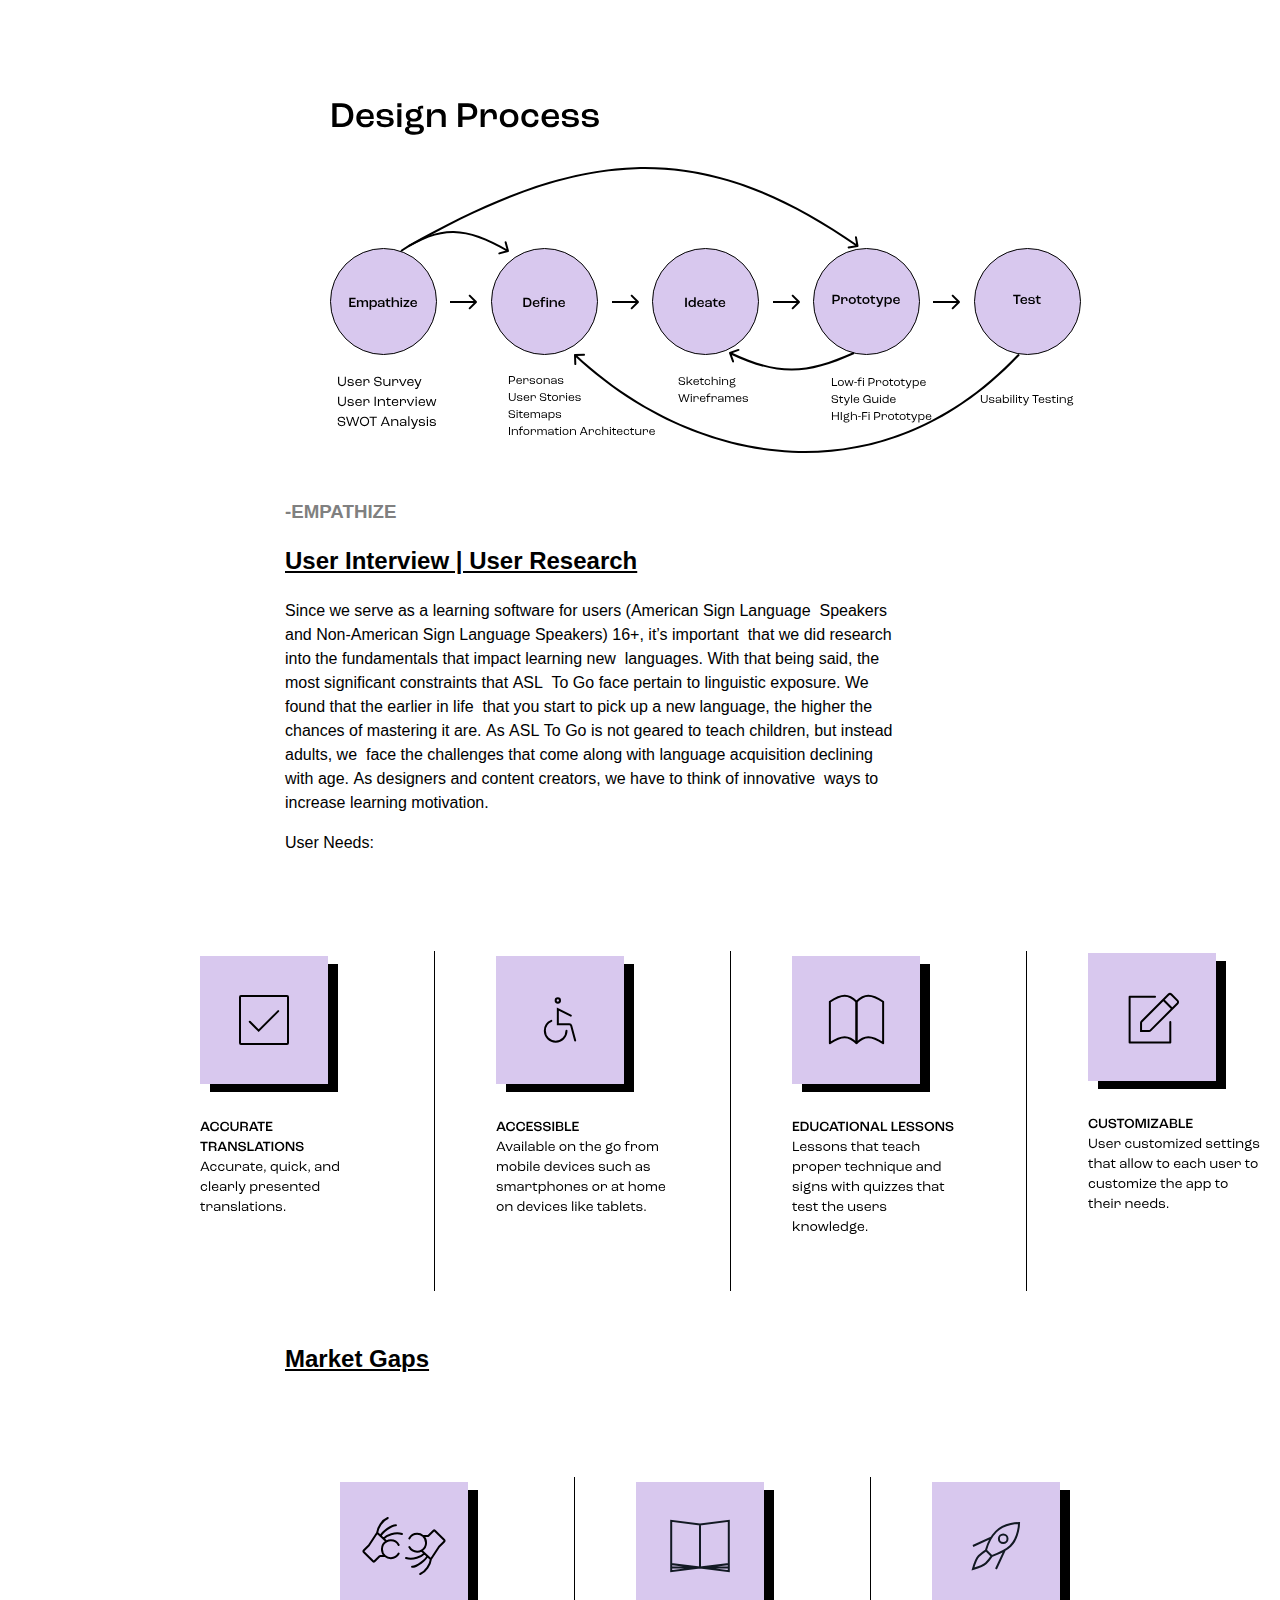
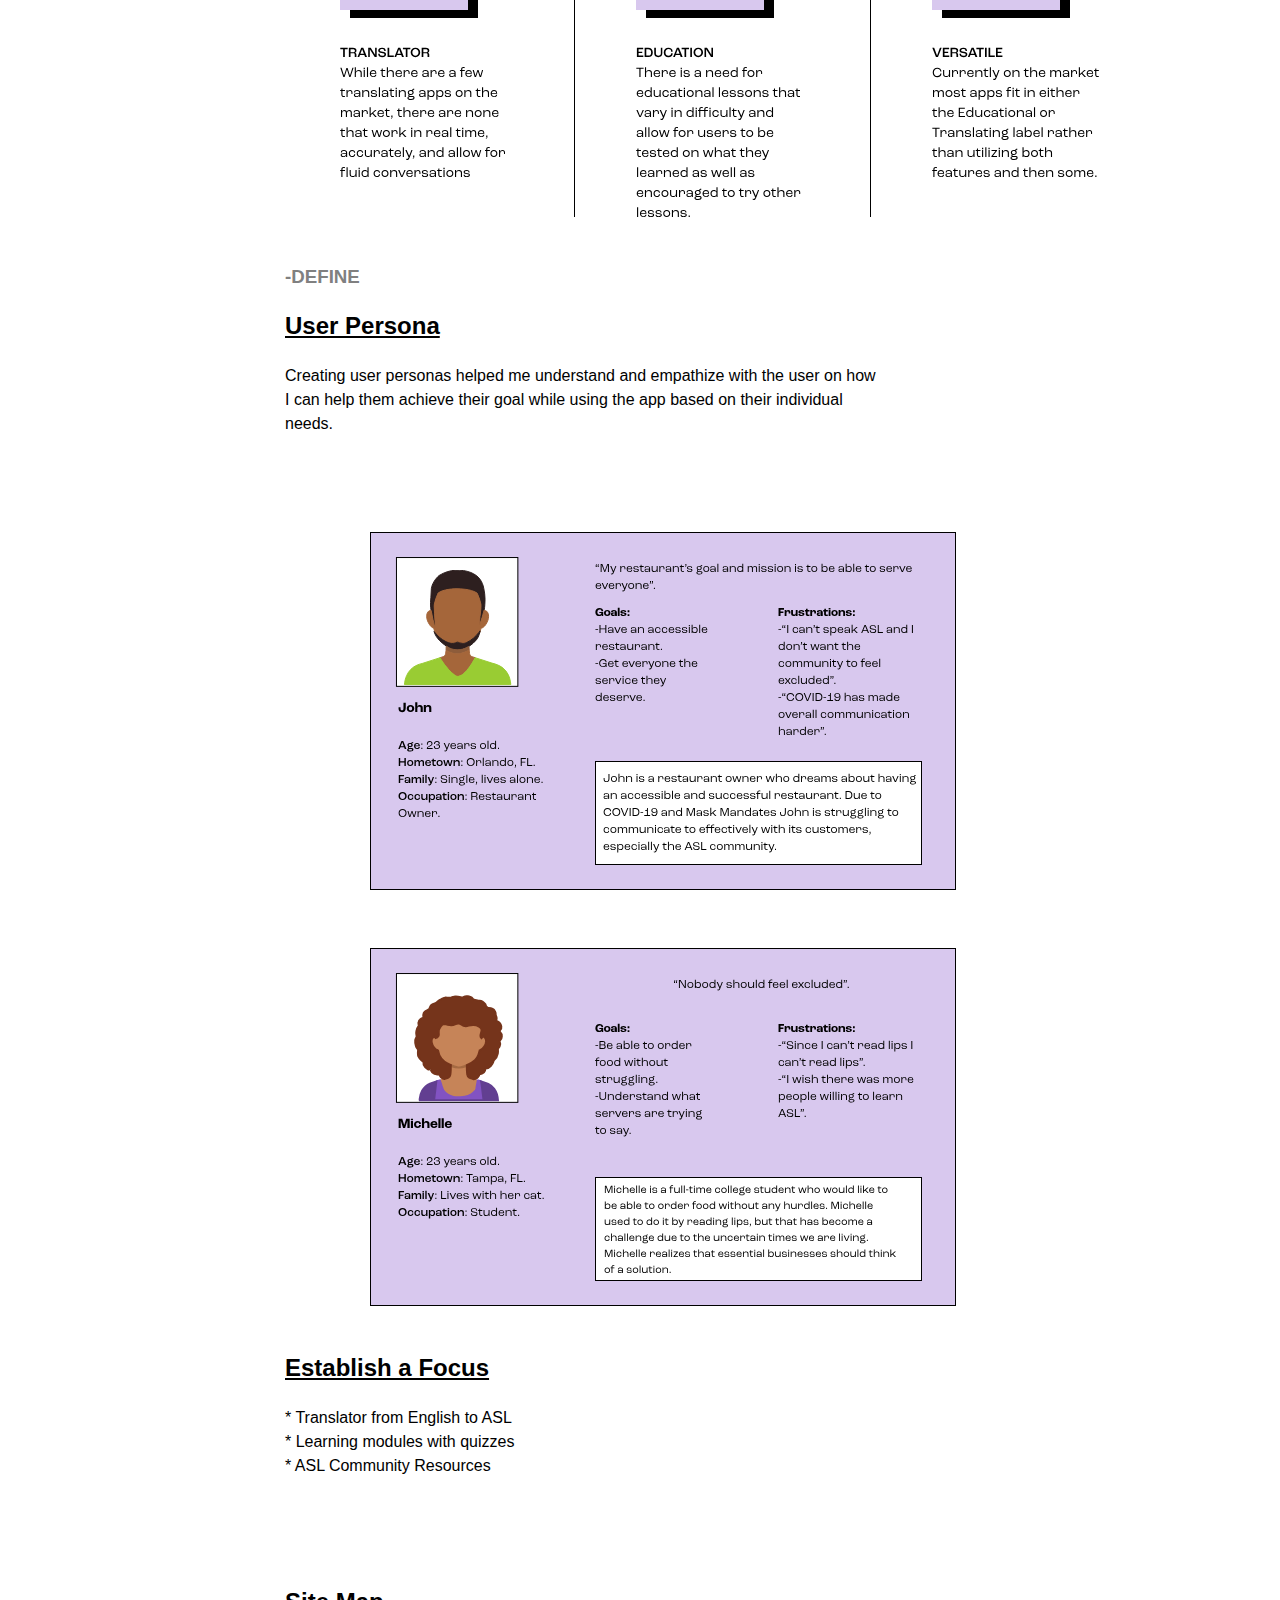
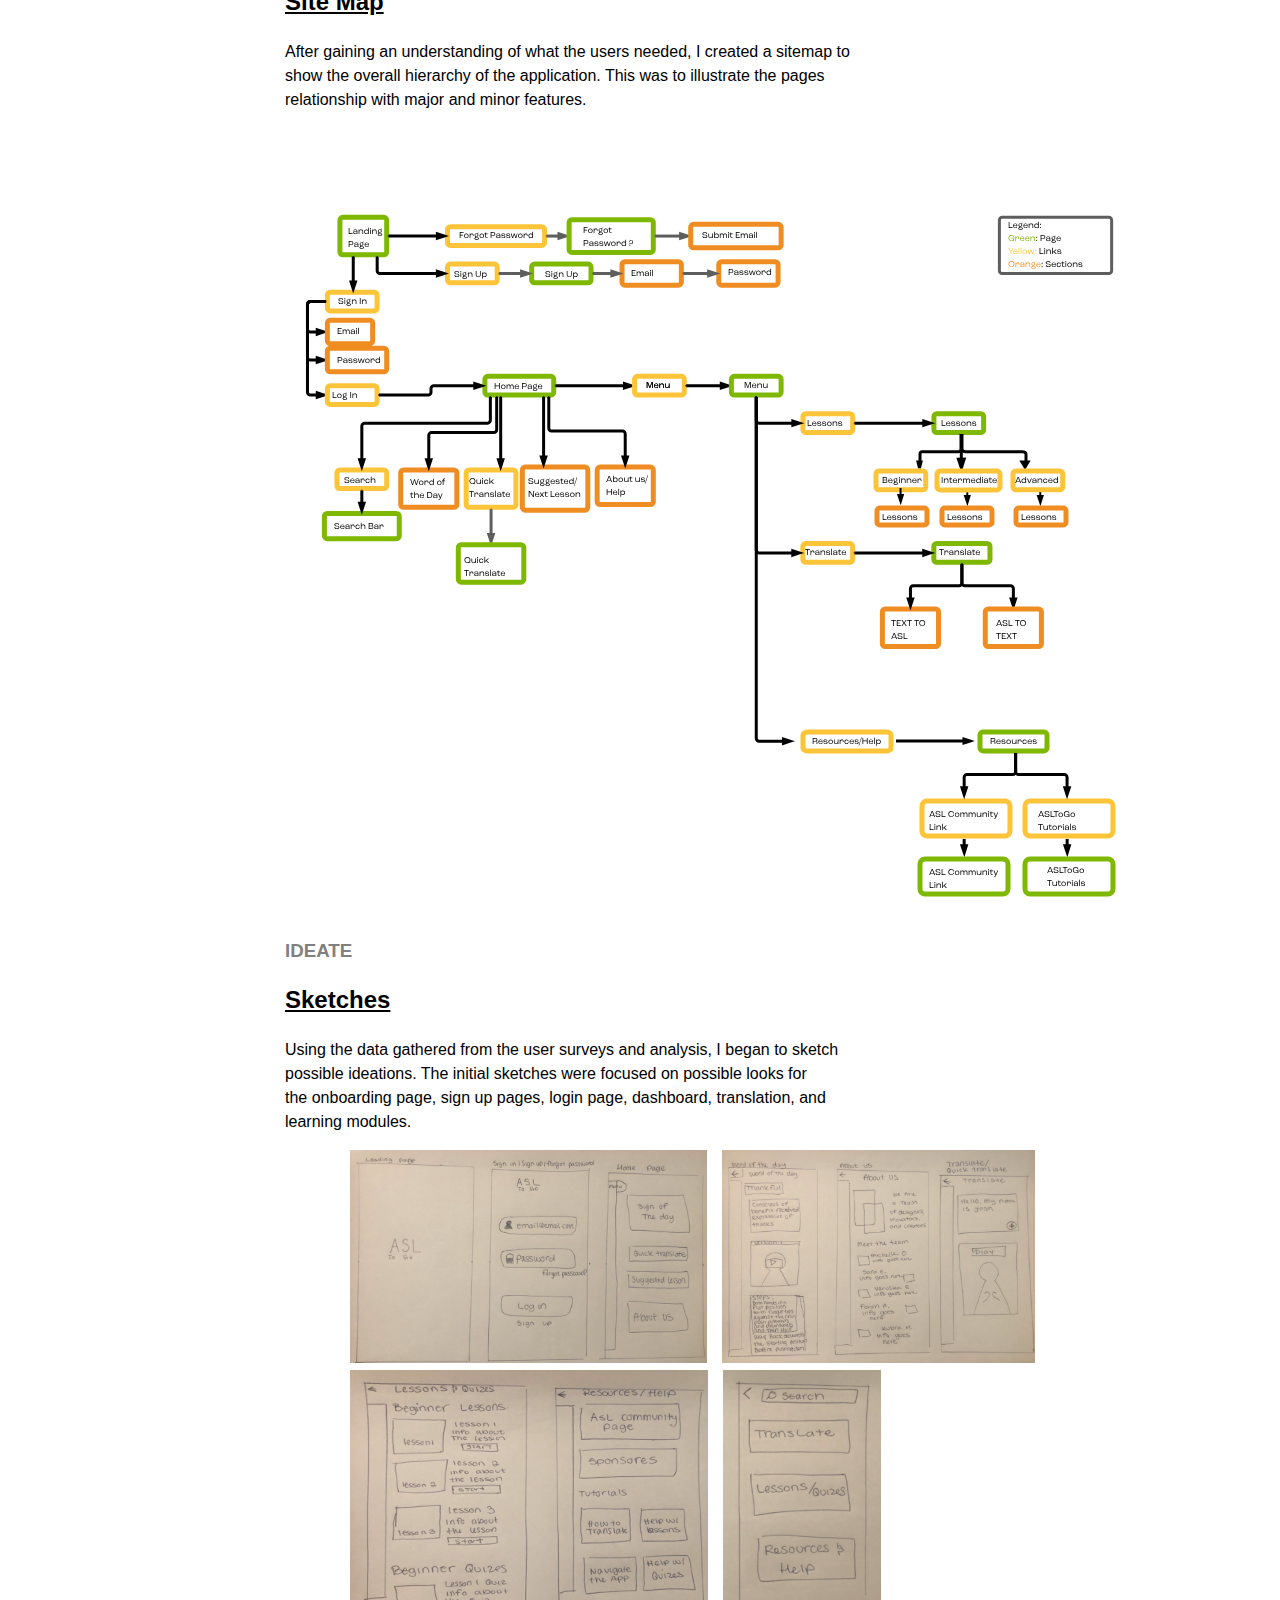
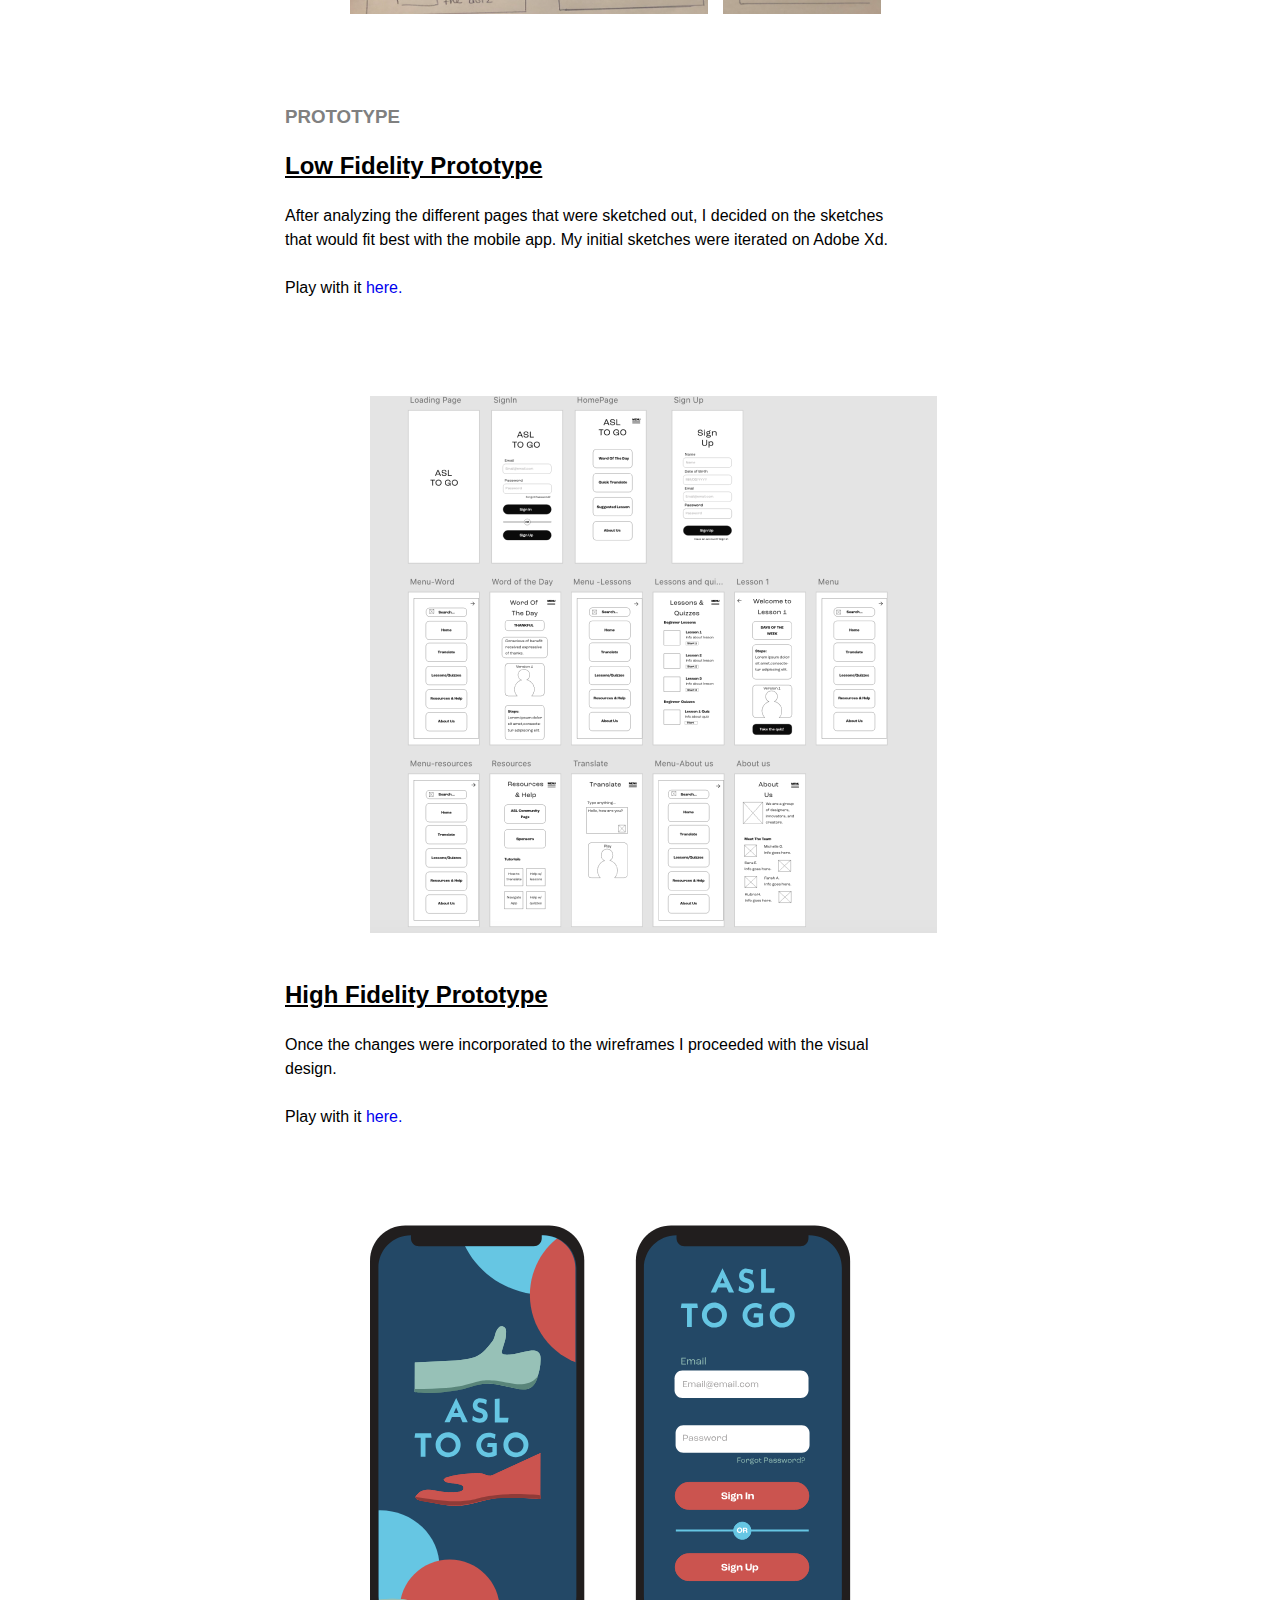
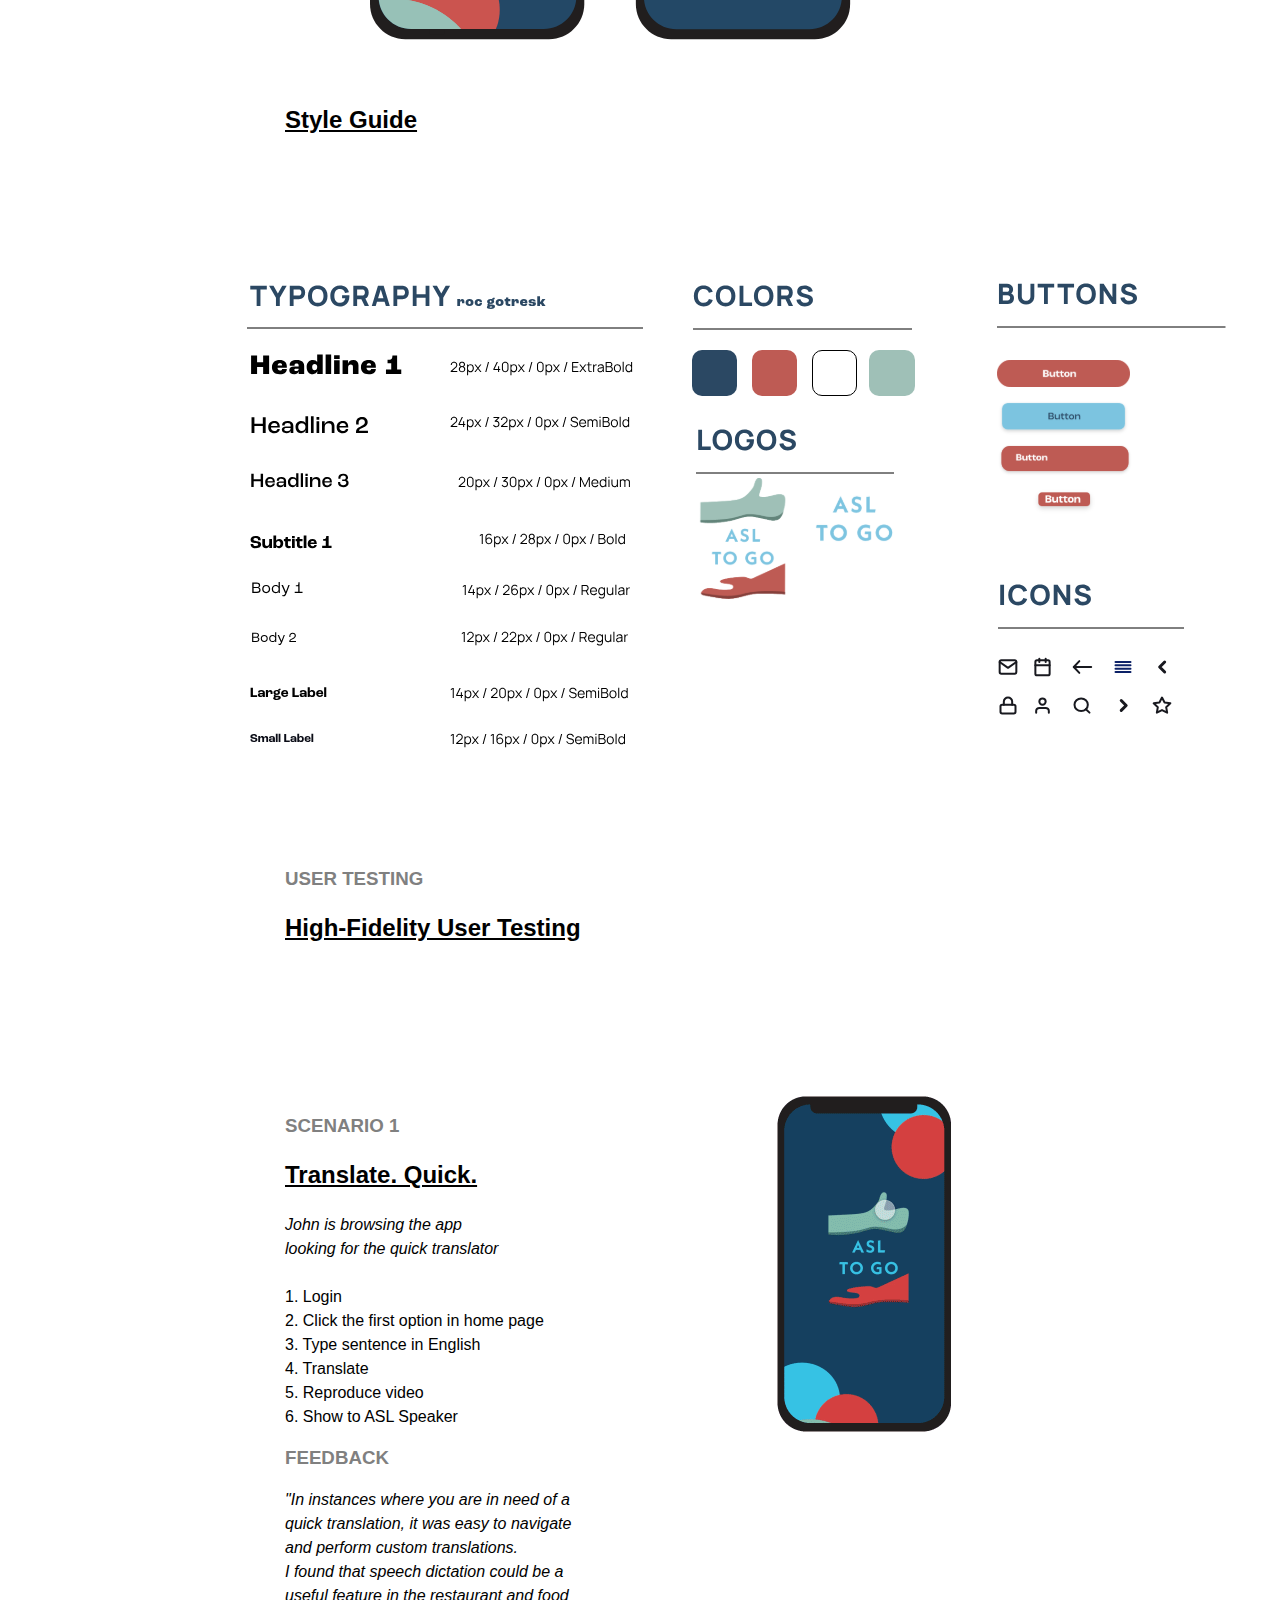
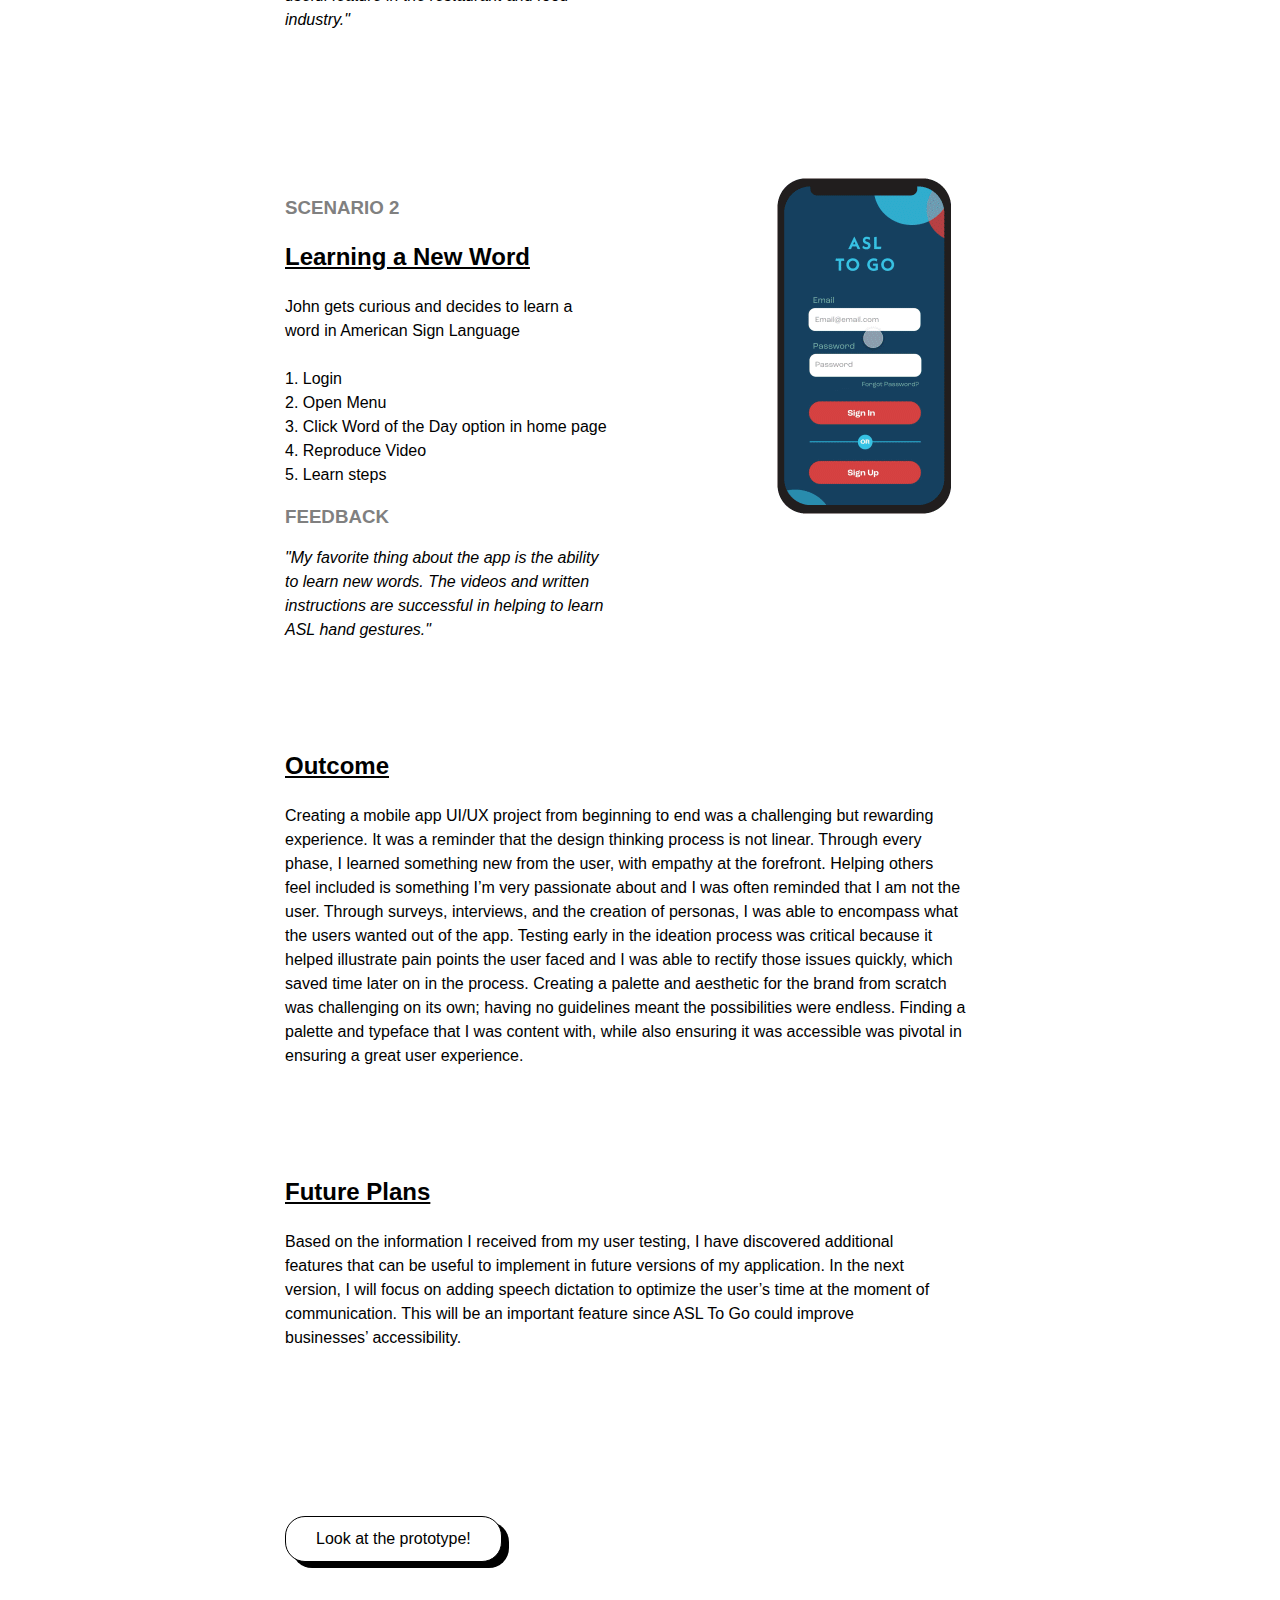
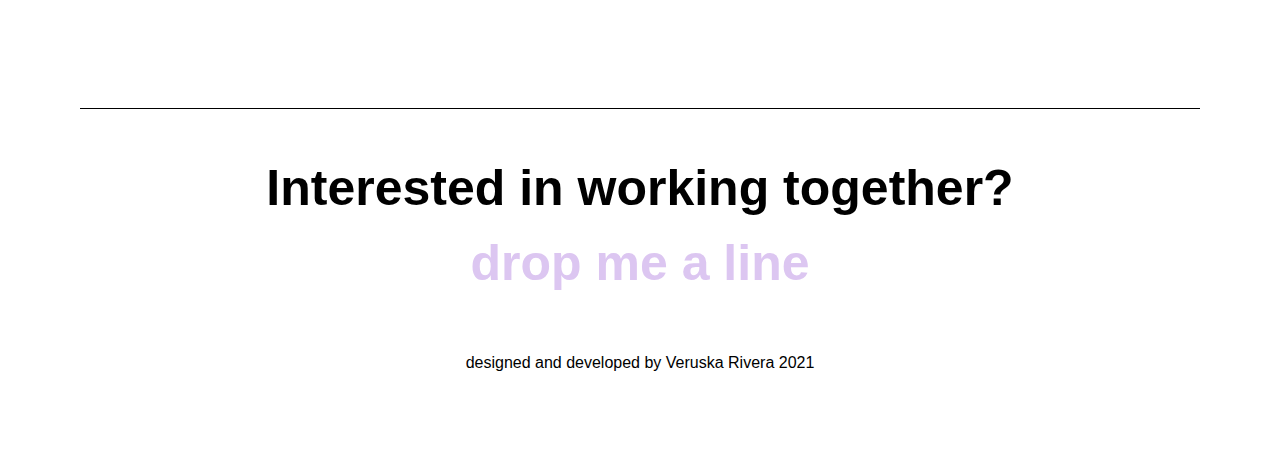
==== commit 008c35af: "update" ====
--- a/asl.html
+++ b/asl.html
@@ -280,7 +280,7 @@
           </p>
           <h3 class="step">FEEDBACK </h3>
           <p class="stepDescription">
-            In instances where you are in need of a<BR> quick translation, it was easy to navigate<BR> and perform custom translations.<BR> I found that speech dictation could be a<BR>  useful feature in the restaurant and food<BR>  industry. 
+          <i>"In instances where you are in need of a<BR> quick translation, it was easy to navigate<BR> and perform custom translations.<BR> I found that speech dictation could be a<BR>  useful feature in the restaurant and food<BR>  industry."</i>
           </p>
         </div>
           
@@ -300,8 +300,8 @@
         <div class="col-sm push">
           <h3 class="step">SCENARIO 2</h3>
           <h3 class="stepName"> Learning a New Word</h3>
-          <p class="stepDescription"><i>John gets curious and decides to learn a <br>word in 
-            American Sign Language<br></i>
+          <p class="stepDescription">John gets curious and decides to learn a <br>word in 
+            American Sign Language<br>
             <br>
             1. Login <br>
             2. Open Menu <br>
@@ -311,7 +311,7 @@
           </p>
           <h3 class="step">FEEDBACK </h3>
           <p class="stepDescription">
-            My favorite thing about the app is the ability <BR>to learn new words. The videos and written<BR> instructions are successful in helping to learn<BR> ASL hand gestures. 
+          <i> "My favorite thing about the app is the ability <BR>to learn new words. The videos and written<BR> instructions are successful in helping to learn<BR> ASL hand gestures." </i>
           </p>
         </div>
         <!-- right col -->
